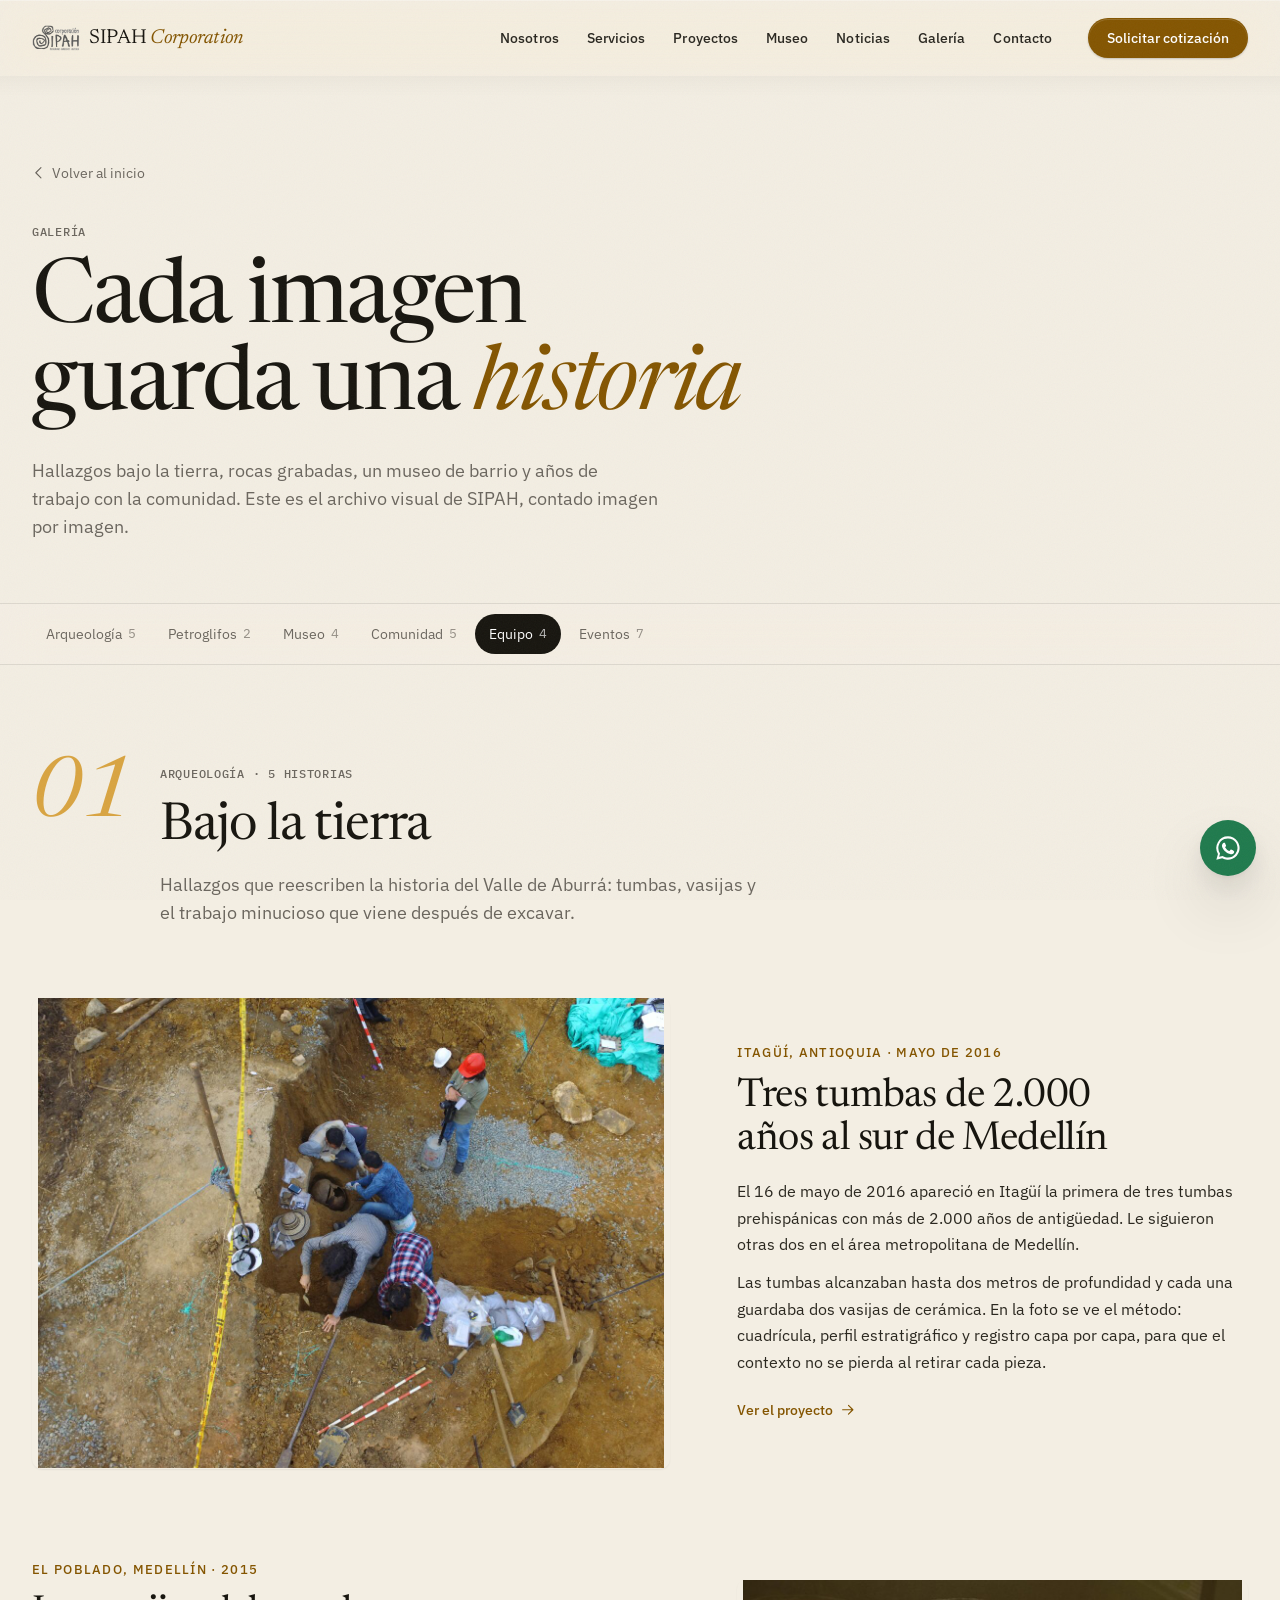
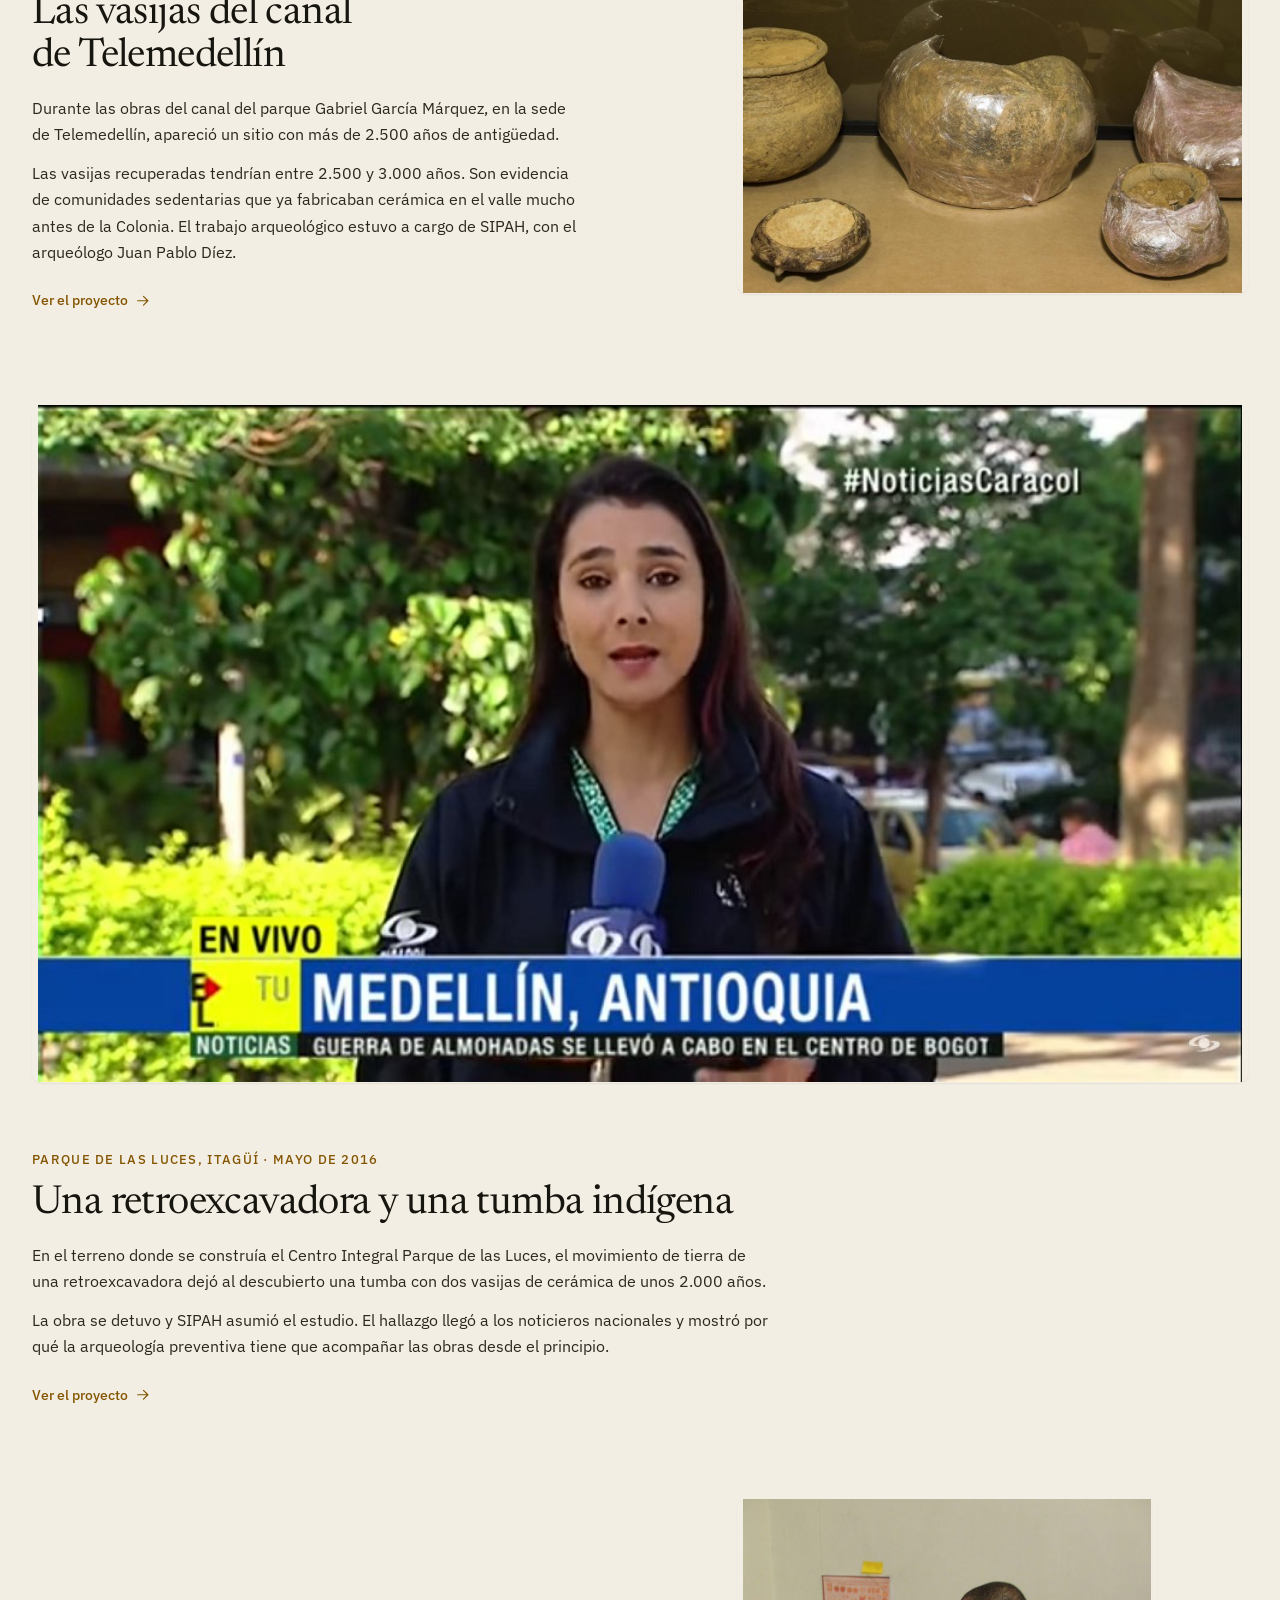
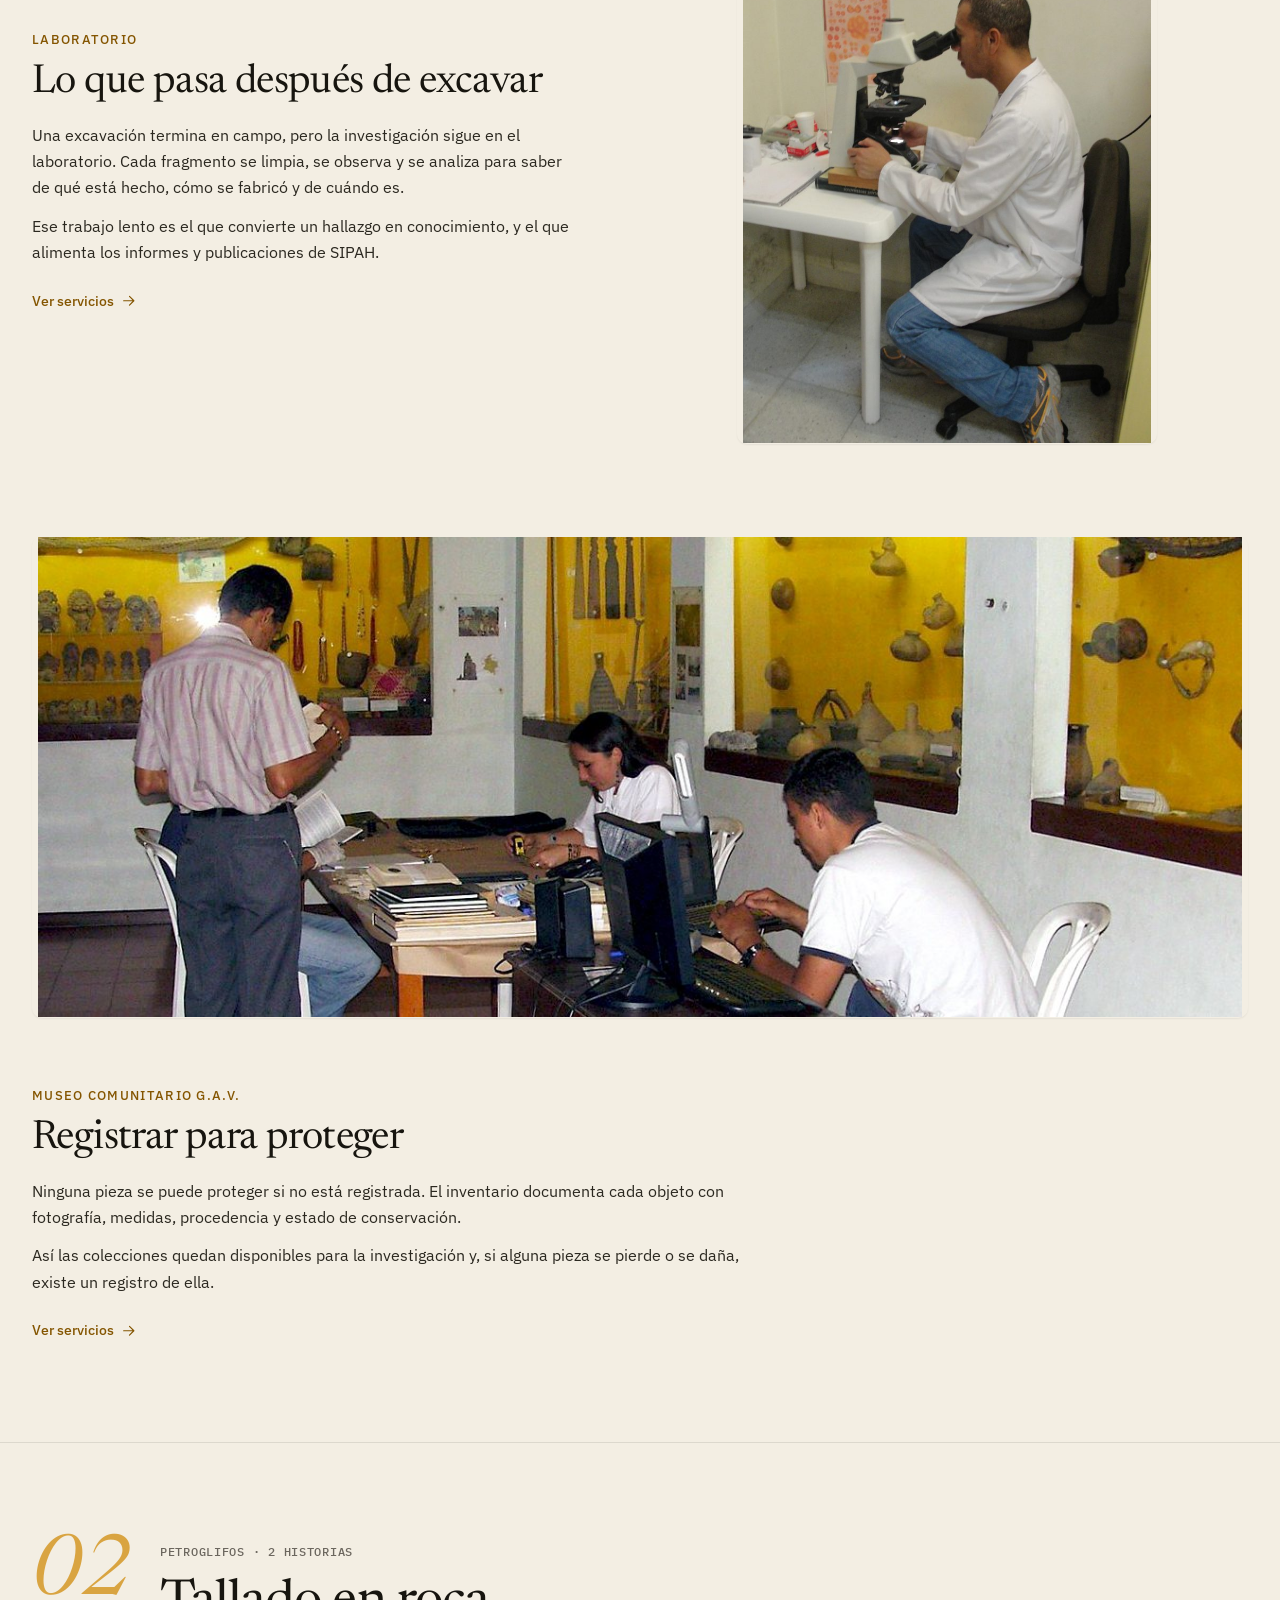
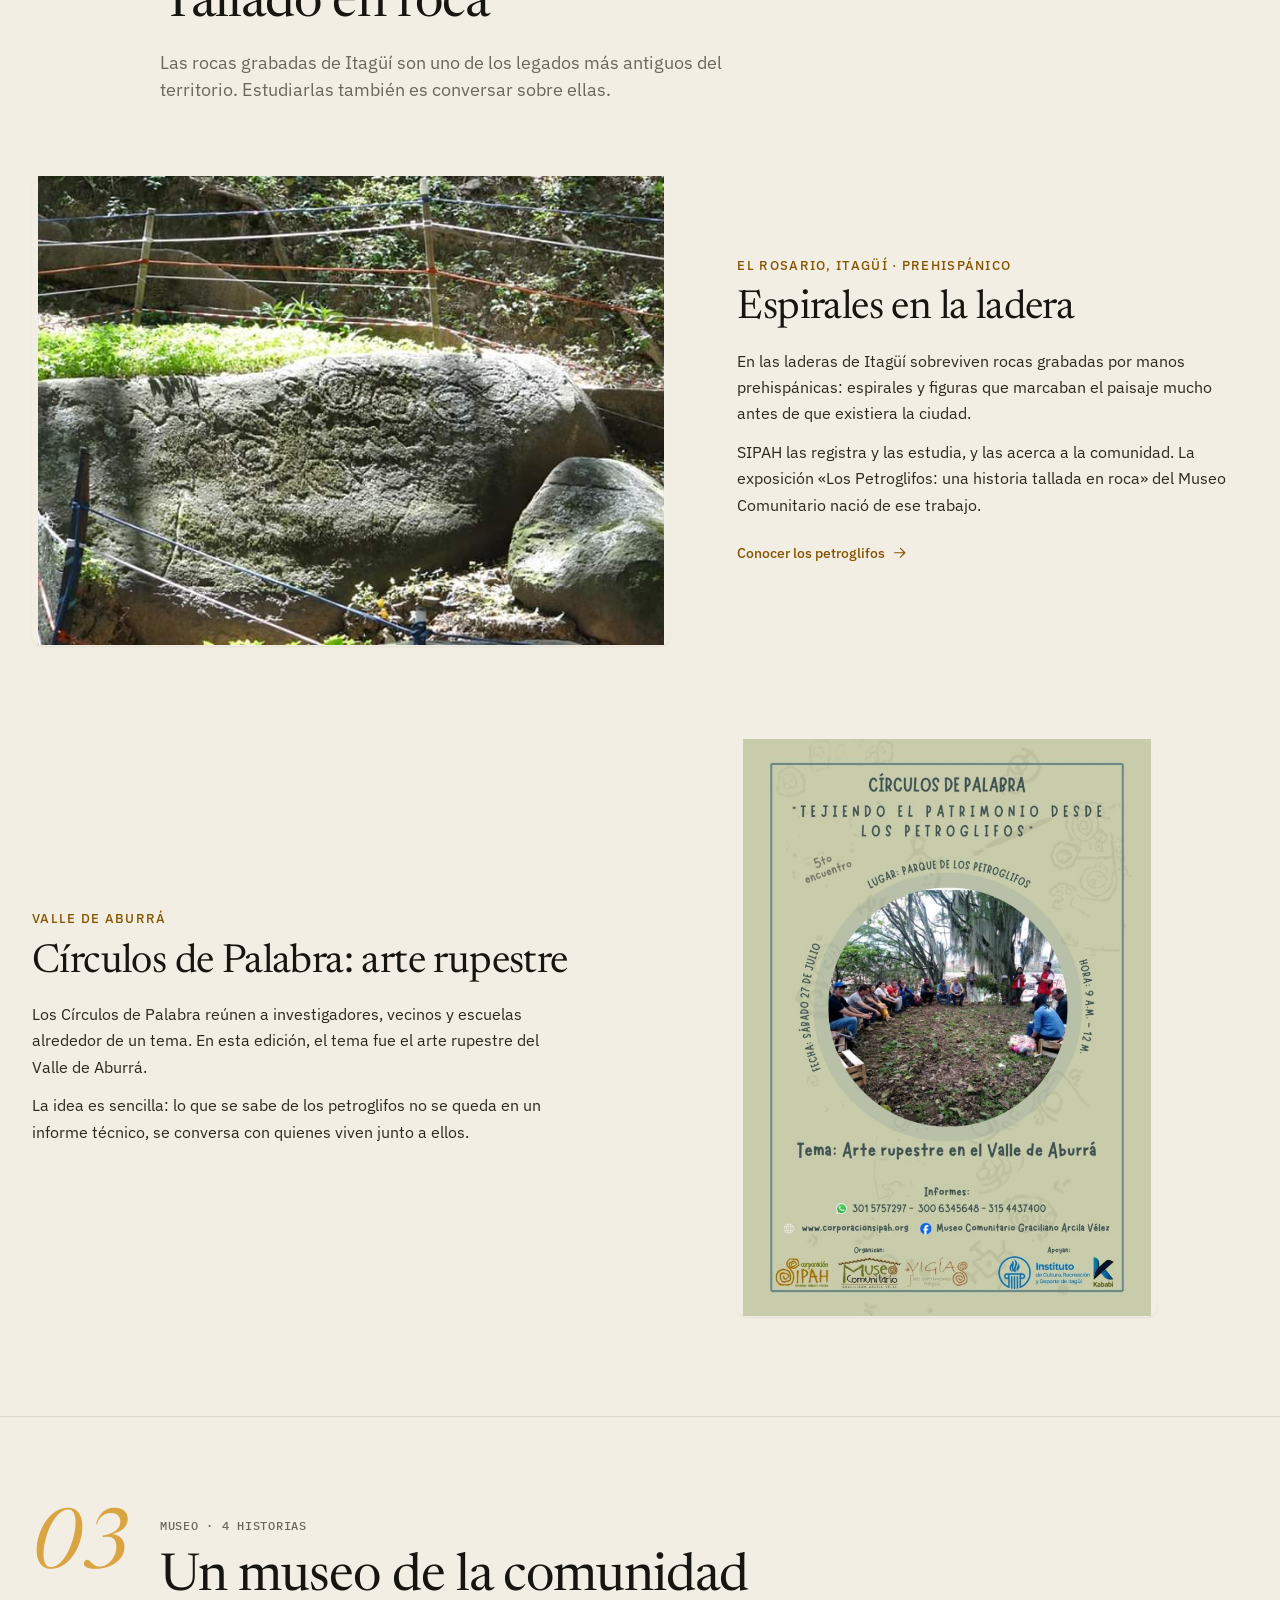
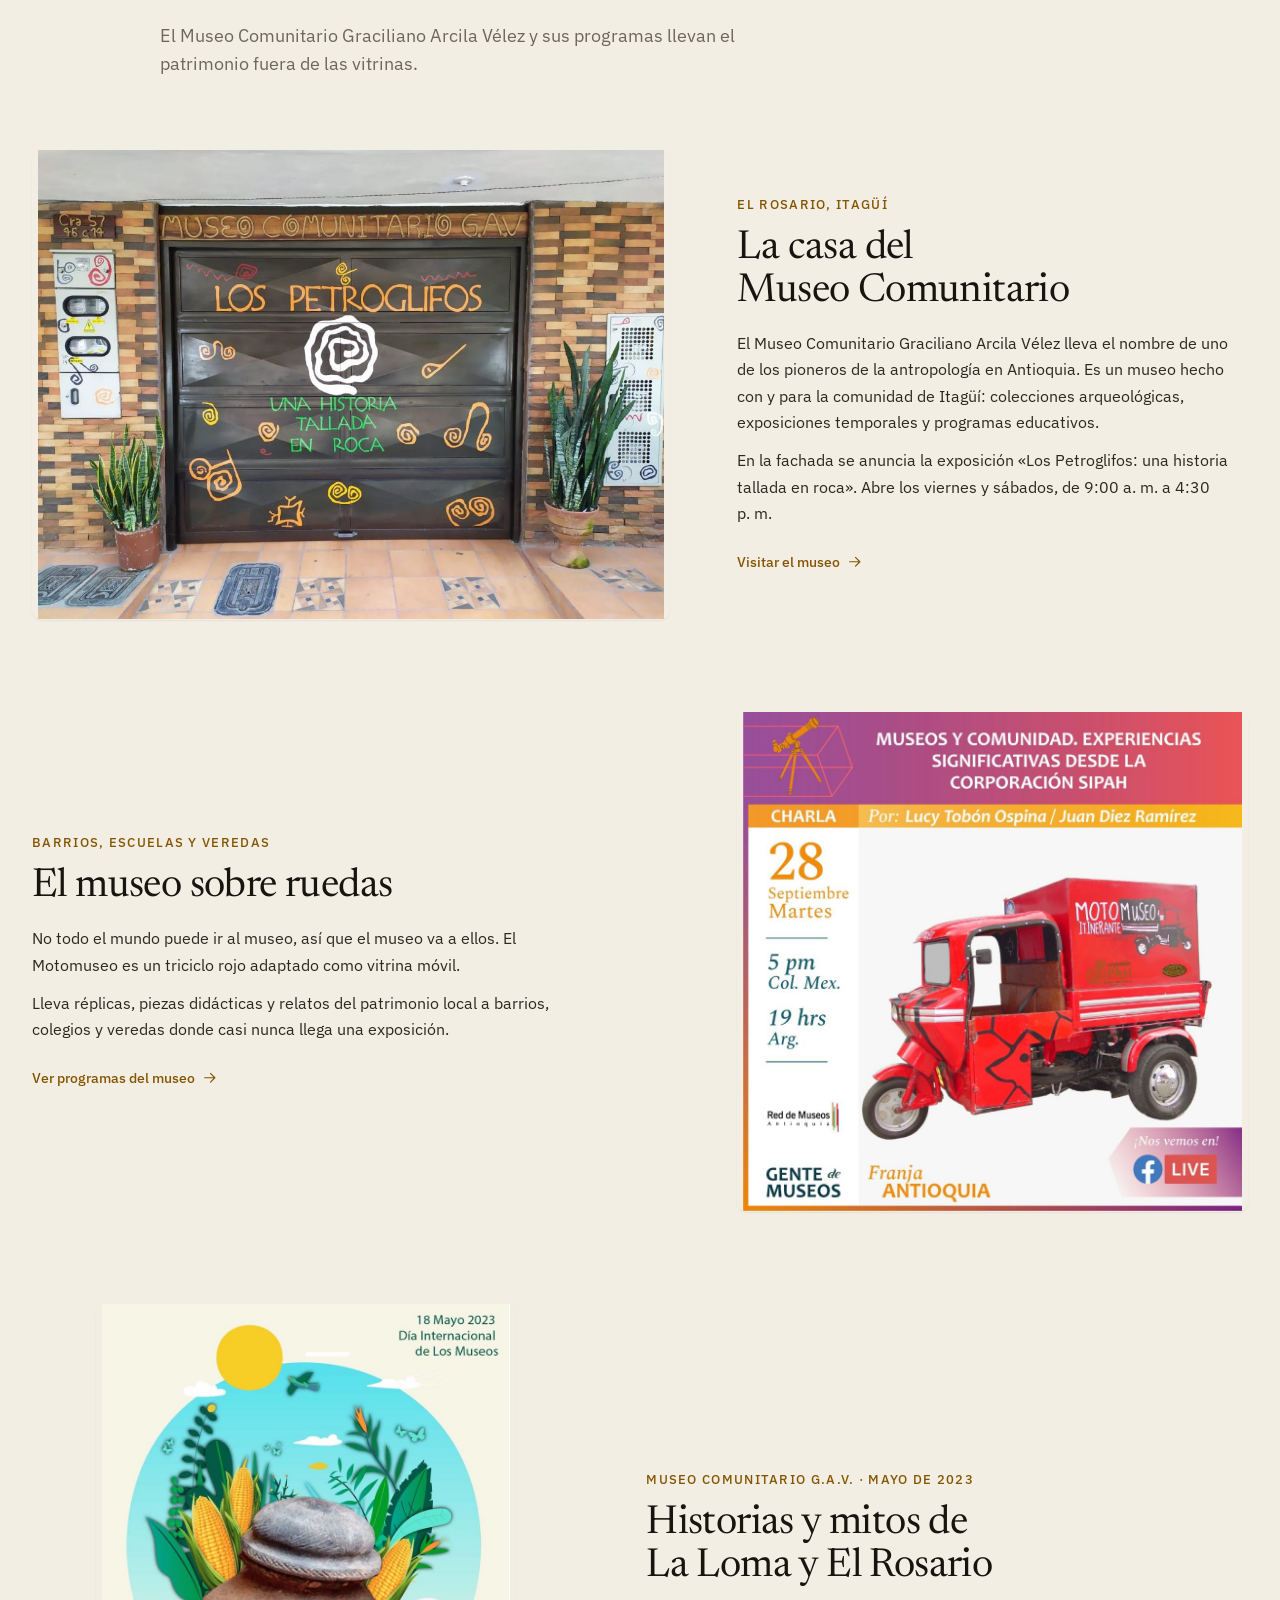
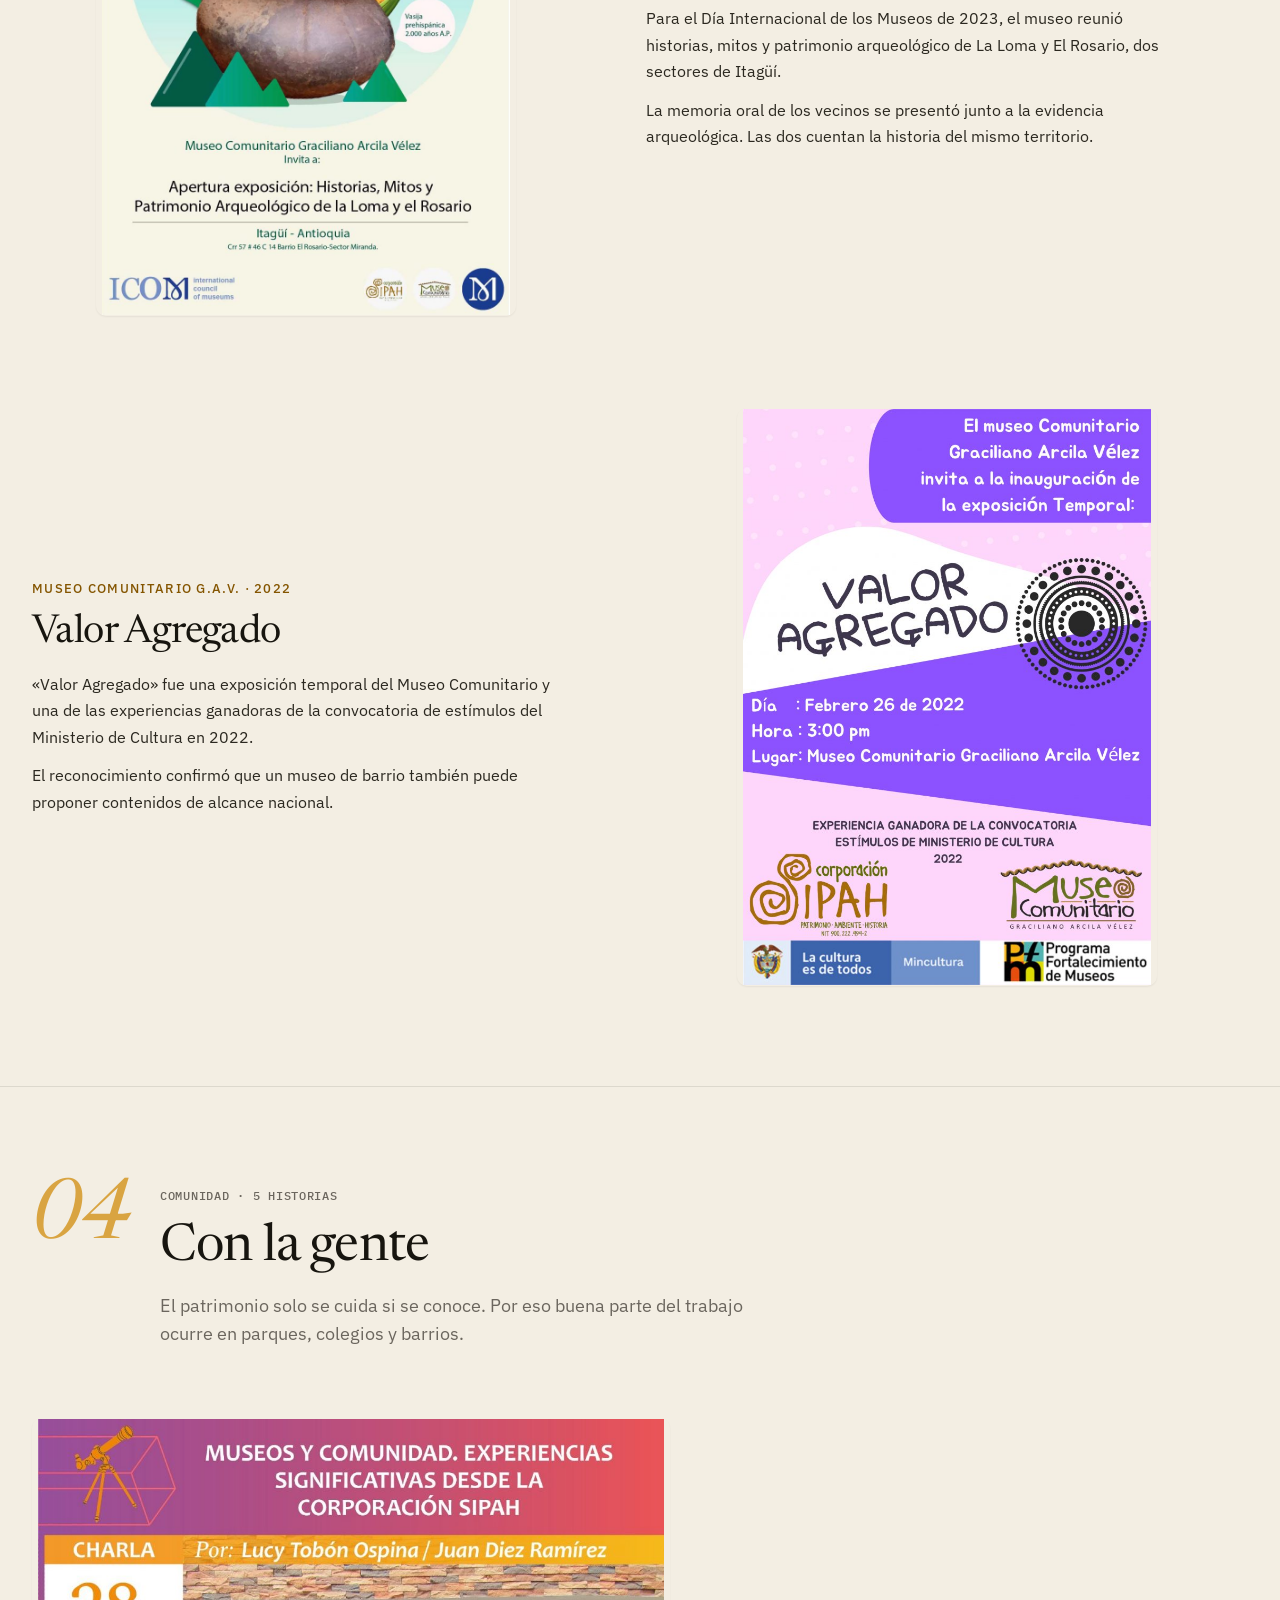
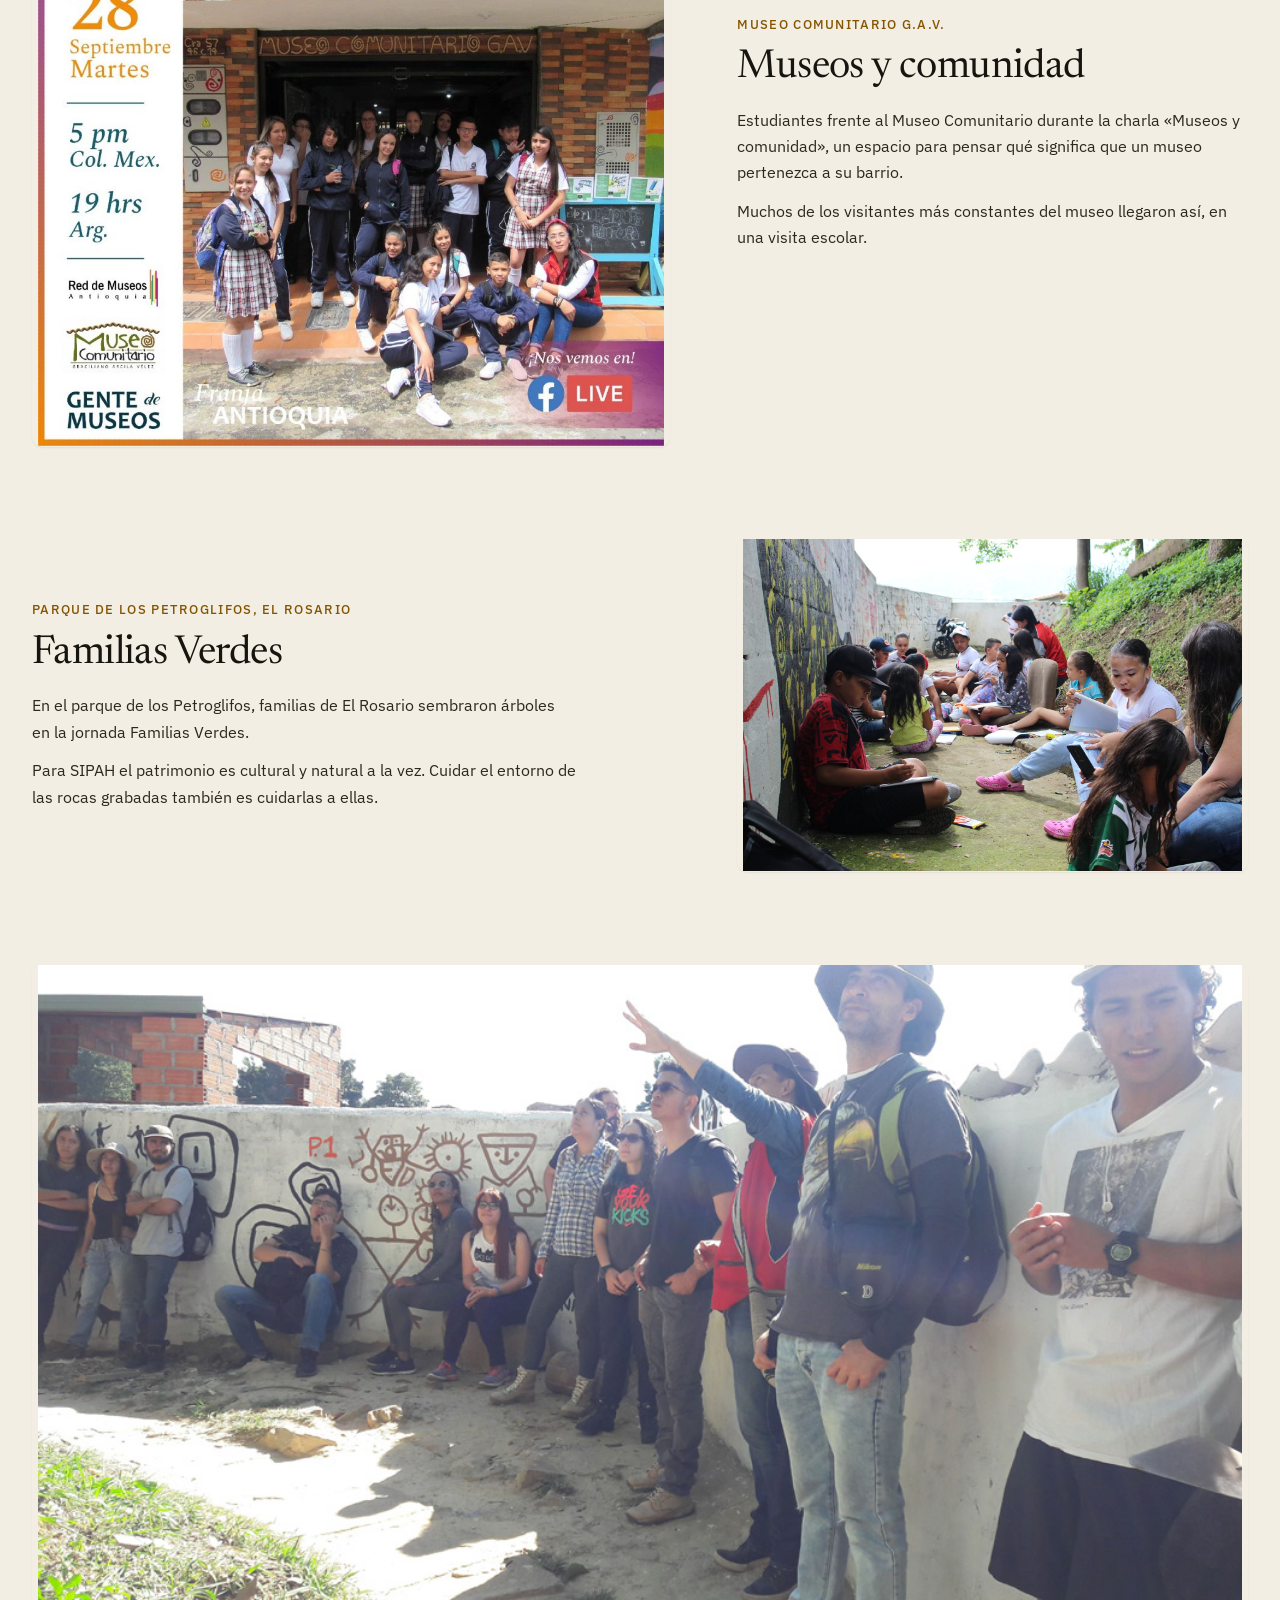
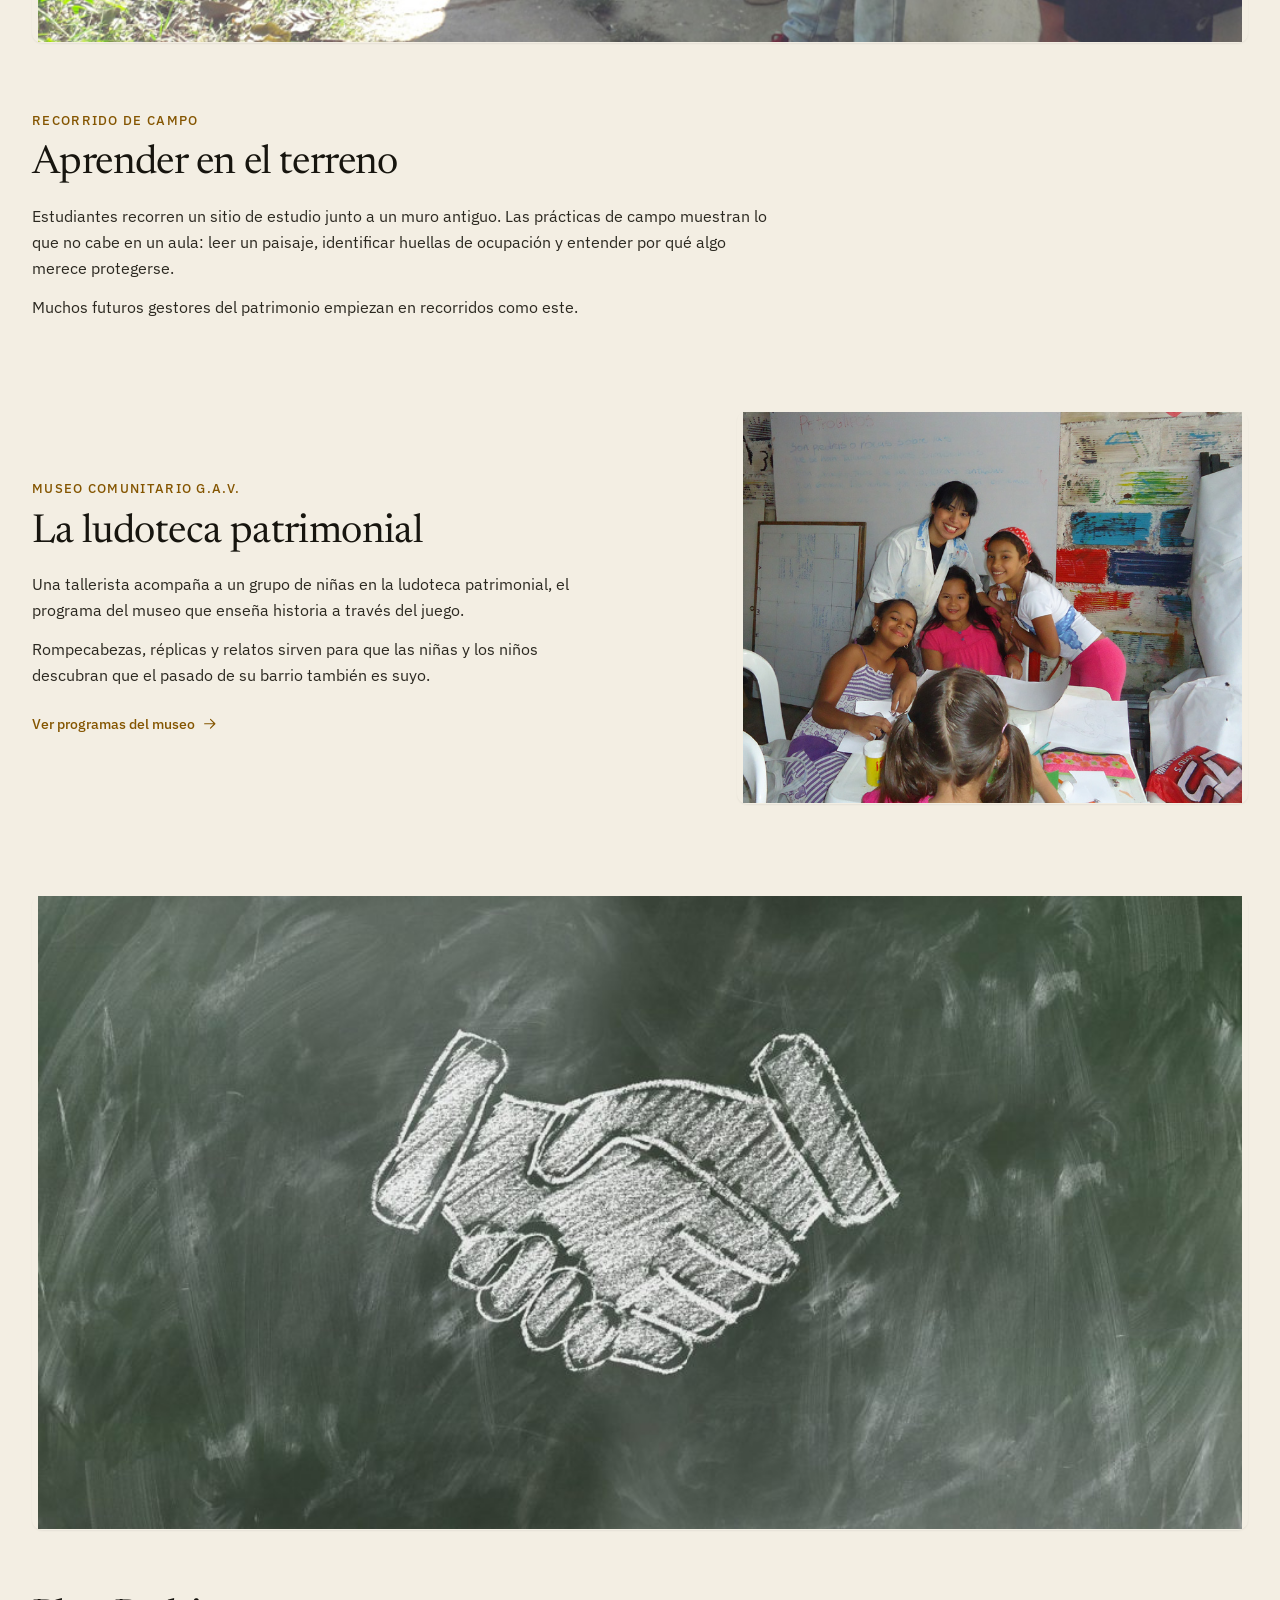
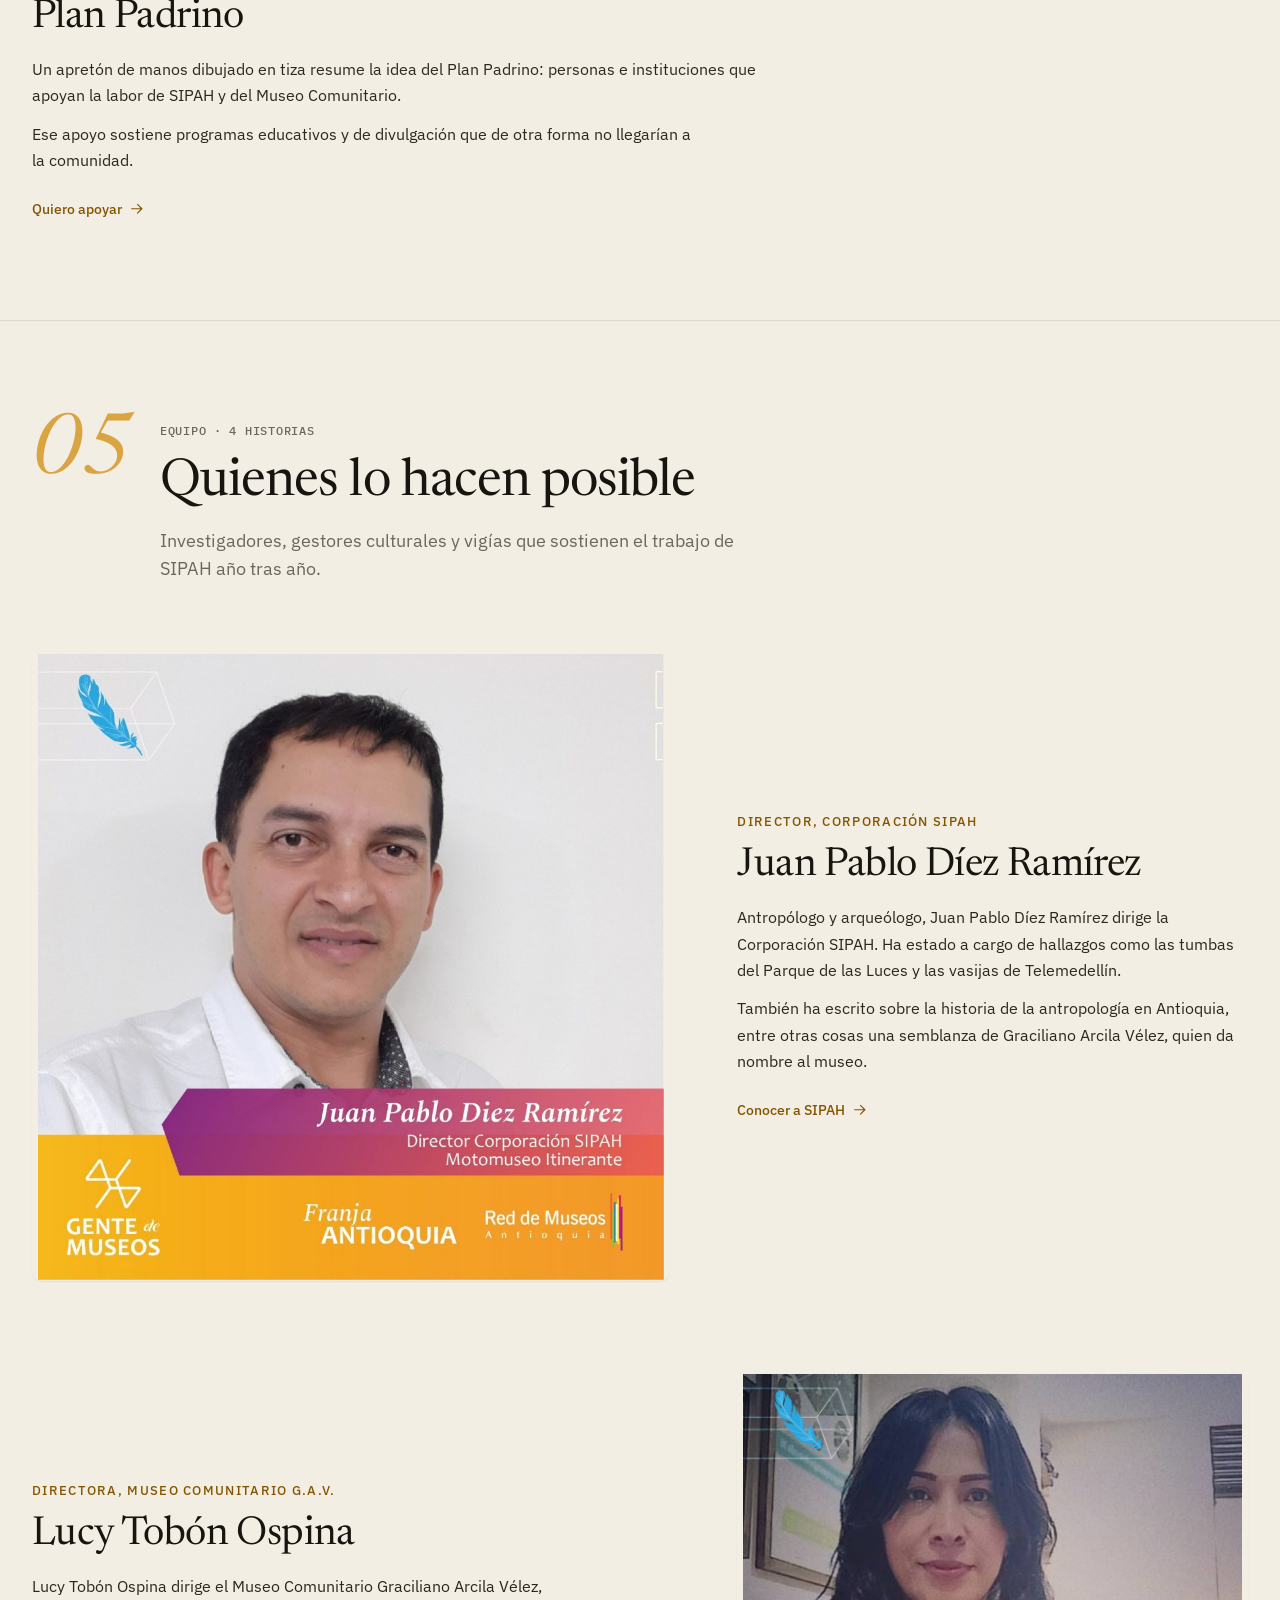
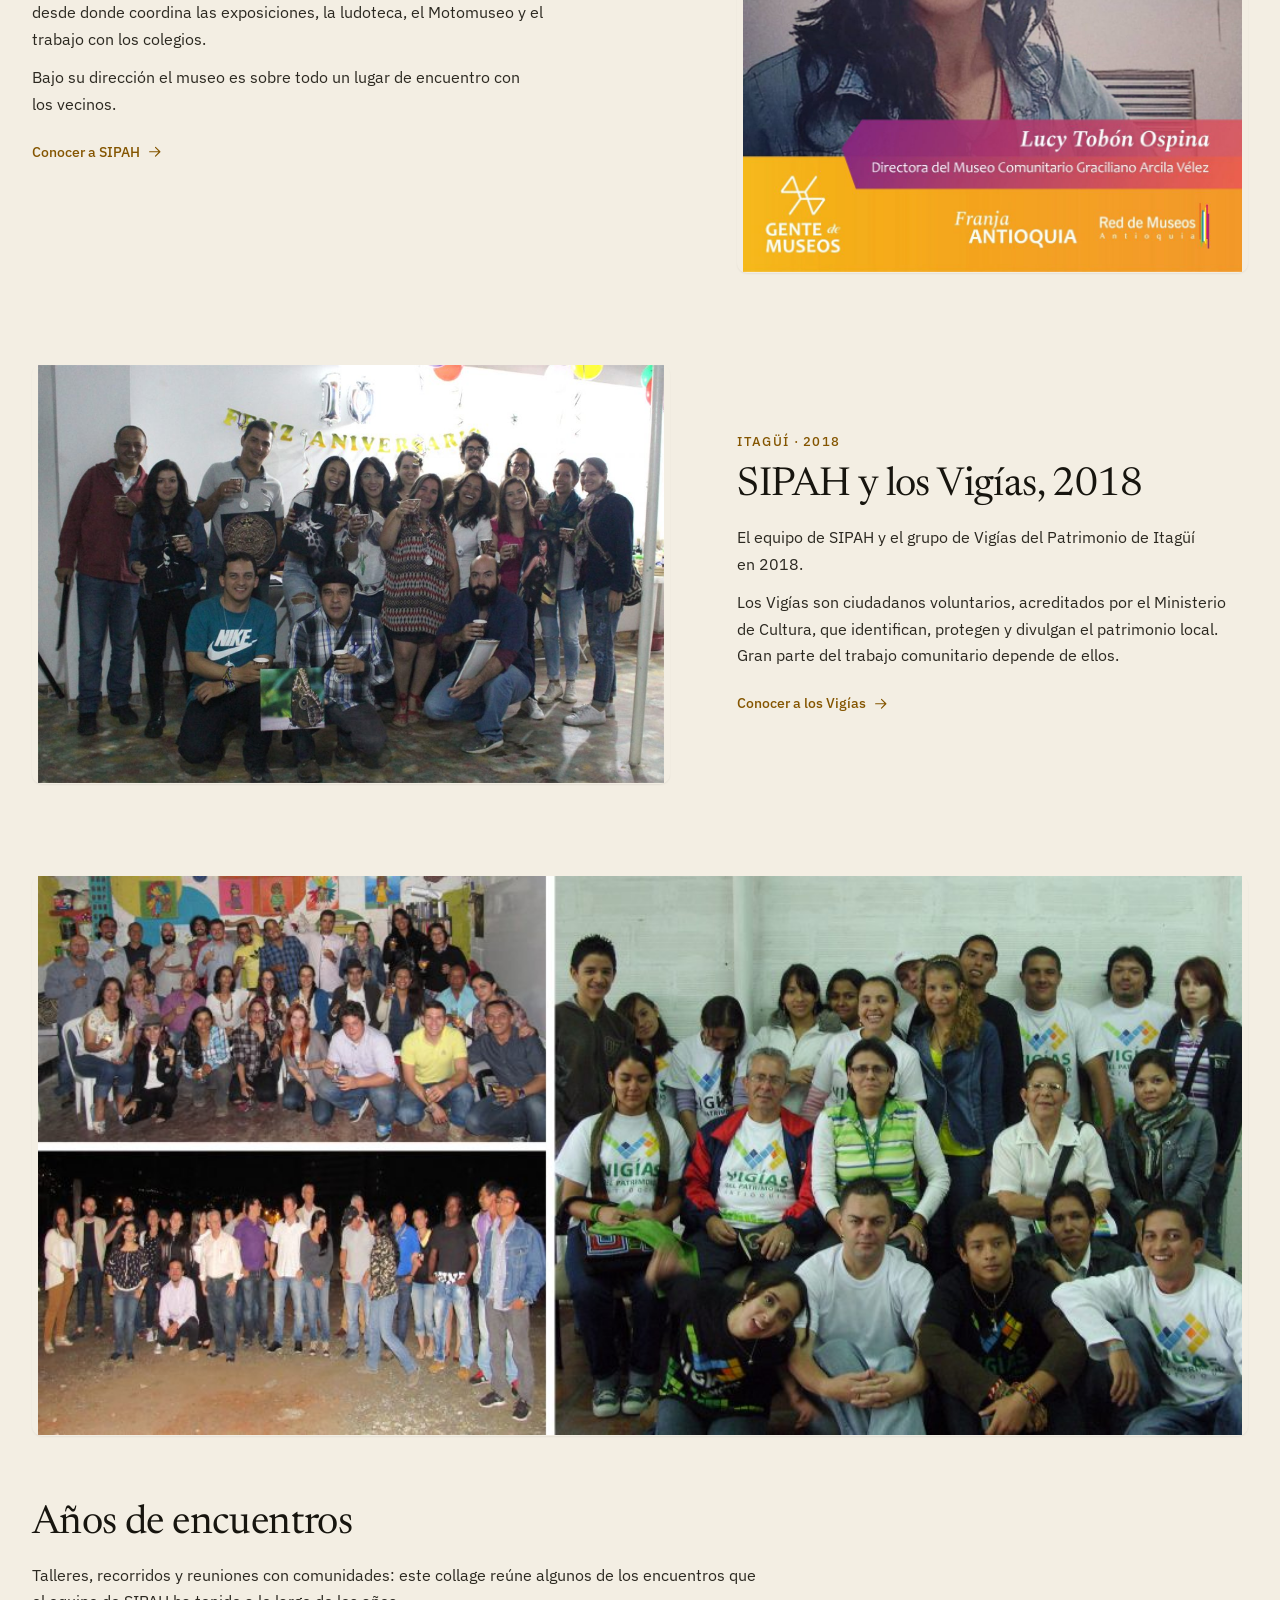
==== galeria.html @ 62e9574a "Landing page SIPAH Corporation: sitio completo con README de presentación" ====
<!doctype html>
<html lang="es-CO">
<head>
  <meta charset="utf-8">
  <meta name="viewport" content="width=device-width, initial-scale=1, viewport-fit=cover">
  <title>Galería · Historias detrás de cada imagen | SIPAH Corporation</title>
  <meta name="description" content="Archivo visual de SIPAH Corporation: hallazgos arqueológicos, petroglifos, el Museo Comunitario Graciliano Arcila Vélez y el trabajo con la comunidad, contado imagen por imagen.">
  <meta name="theme-color" content="#F4EFE6">
  <meta name="color-scheme" content="light">
  <link rel="canonical" href="https://www.sipah.org/galeria.html">
  <meta property="og:type" content="website">
  <meta property="og:locale" content="es_CO">
  <meta property="og:site_name" content="SIPAH Corporation">
  <meta property="og:title" content="Galería SIPAH · La historia detrás de cada imagen">
  <meta property="og:description" content="Hallazgos, petroglifos, museo y comunidad: el archivo visual de SIPAH contado imagen por imagen.">
  <meta property="og:url" content="https://www.sipah.org/galeria.html">
  <meta property="og:image" content="https://www.sipah.org/img-original/petroglifo.jpeg">
  <link rel="icon" type="image/png" href="img-original/logo-sipah.png">
  <link rel="preconnect" href="https://fonts.googleapis.com">
  <link rel="preconnect" href="https://fonts.gstatic.com" crossorigin>
  <link rel="stylesheet" href="https://fonts.googleapis.com/css2?family=Newsreader:ital,opsz,wght@0,6..72,400;0,6..72,500;1,6..72,400&family=IBM+Plex+Sans:wght@400;500;600&family=IBM+Plex+Mono:wght@400;500&display=swap">
  <link rel="stylesheet" href="styles.css">
</head>
<body class="page-gallery">
  <script>document.documentElement.classList.add('js');</script>

  <!-- ============ SPRITE DE ÍCONOS ============ -->
  <svg width="0" height="0" style="position:absolute" aria-hidden="true" focusable="false">
    <defs>
      <symbol id="i-arrow" viewBox="0 0 24 24"><path d="M5 12h14M13 6l6 6-6 6"/></symbol>
      <symbol id="i-close" viewBox="0 0 24 24"><path d="M6 6l12 12M18 6L6 18"/></symbol>
      <symbol id="i-chev-l" viewBox="0 0 24 24"><path d="M15 5l-7 7 7 7"/></symbol>
      <symbol id="i-chev-r" viewBox="0 0 24 24"><path d="M9 5l7 7-7 7"/></symbol>
      <symbol id="i-menu" viewBox="0 0 24 24"><path d="M4 8h16M4 16h16"/></symbol>
      <symbol id="i-pin" viewBox="0 0 24 24"><path d="M12 21s-7-6.2-7-11.5a7 7 0 0 1 14 0C19 14.8 12 21 12 21z"/><circle cx="12" cy="9.5" r="2.5"/></symbol>
      <symbol id="i-phone" viewBox="0 0 24 24"><path d="M5 4h3l2 5-2.5 1.5a11 11 0 0 0 6 6L15 14l5 2v3a2 2 0 0 1-2 2A16 16 0 0 1 3 6a2 2 0 0 1 2-2z"/></symbol>
      <symbol id="i-mail" viewBox="0 0 24 24"><rect x="3" y="5" width="18" height="14" rx="2"/><path d="M3 7l9 6 9-6"/></symbol>
      <symbol id="i-clock" viewBox="0 0 24 24"><circle cx="12" cy="12" r="9"/><path d="M12 7v5l3 2"/></symbol>
      <symbol id="i-check" viewBox="0 0 24 24"><path d="M5 12.5l4.5 4.5L19 7.5"/></symbol>
      <symbol id="i-external" viewBox="0 0 24 24"><path d="M14 5h5v5M19 5l-8 8M17 14v4a1 1 0 0 1-1 1H6a1 1 0 0 1-1-1V8a1 1 0 0 1 1-1h4"/></symbol>
      <symbol id="i-alert" viewBox="0 0 24 24"><circle cx="12" cy="12" r="9"/><path d="M12 7.5v5.5M12 16.5v.01"/></symbol>
      <!-- Servicios -->
      <symbol id="i-search" viewBox="0 0 24 24"><circle cx="11" cy="11" r="6.5"/><path d="M20 20l-4.2-4.2"/></symbol>
      <symbol id="i-shield" viewBox="0 0 24 24"><path d="M12 3l7 3v5.5c0 4.4-3 8-7 9.5-4-1.5-7-5.1-7-9.5V6z"/><path d="M9 12l2 2 4-4"/></symbol>
      <symbol id="i-map" viewBox="0 0 24 24"><path d="M9 4L3 6v14l6-2 6 2 6-2V4l-6 2z"/><path d="M9 4v14M15 6v14"/></symbol>
      <symbol id="i-trowel" viewBox="0 0 24 24"><path d="M14 4l6 6-8.5 3.5L10.5 13.5 14 4z"/><path d="M10.5 13.5L4 20"/></symbol>
      <symbol id="i-drone" viewBox="0 0 24 24"><rect x="9" y="10" width="6" height="4" rx="1"/><path d="M9 11L5.5 7.5M15 11l3.5-3.5M9 13l-3.5 3.5M15 13l3.5 3.5"/><circle cx="5" cy="7" r="2"/><circle cx="19" cy="7" r="2"/><circle cx="5" cy="17" r="2"/><circle cx="19" cy="17" r="2"/></symbol>
      <symbol id="i-leaf" viewBox="0 0 24 24"><path d="M5 19c0-8 5-13 14-14 0 9-5 14-13 14z"/><path d="M5 19l7-7"/></symbol>
      <symbol id="i-flask" viewBox="0 0 24 24"><path d="M9 3h6M10 3v6l-5 9a2 2 0 0 0 1.8 3h10.4a2 2 0 0 0 1.8-3l-5-9V3"/><path d="M7.5 15h9"/></symbol>
      <symbol id="i-radar" viewBox="0 0 24 24"><path d="M3 18h18"/><path d="M6 18a6 6 0 0 1 12 0"/><path d="M9.5 18a2.5 2.5 0 0 1 5 0"/><path d="M12 4v4"/></symbol>
      <symbol id="i-cube" viewBox="0 0 24 24"><path d="M12 3l8 4.5v9L12 21l-8-4.5v-9z"/><path d="M12 12l8-4.5M12 12L4 7.5M12 12v9"/></symbol>
      <symbol id="i-brush" viewBox="0 0 24 24"><path d="M19 4l-8.5 8.5"/><path d="M10.5 12.5c-2 0-3.5 1.5-3.5 3.5 0 1.5-1 2.5-3 3 4 1.5 9 0 9-4"/></symbol>
      <symbol id="i-globe" viewBox="0 0 24 24"><circle cx="12" cy="12" r="9"/><path d="M3 12h18M12 3c2.5 2.7 3.8 5.7 3.8 9S14.5 18.3 12 21M12 3C9.5 5.7 8.2 8.7 8.2 12s1.3 6.3 3.8 9"/></symbol>
      <symbol id="i-moto" viewBox="0 0 24 24"><circle cx="6" cy="17" r="3"/><circle cx="18" cy="17" r="3"/><path d="M9 17h6l-2-6H8M13 11h4l1 6M5 9h4"/></symbol>
      <symbol id="i-puzzle" viewBox="0 0 24 24"><path d="M10 4h4v2.5a1.5 1.5 0 0 0 3 0V4h3v6h-2.5a1.5 1.5 0 0 0 0 3H20v7h-6v-2.5a1.5 1.5 0 0 0-3 0V20H4v-6h2.5a1.5 1.5 0 0 0 0-3H4V4z"/></symbol>
      <!-- Redes -->
      <symbol id="i-whatsapp" viewBox="0 0 24 24"><path fill="currentColor" stroke="none" d="M12 2a10 10 0 0 0-8.6 15.1L2 22l5-1.3A10 10 0 1 0 12 2zm0 18.2c-1.5 0-3-.4-4.3-1.2l-.3-.2-3 .8.8-2.9-.2-.3A8.2 8.2 0 1 1 12 20.2zm4.5-6.1c-.2-.1-1.5-.7-1.7-.8-.2-.1-.4-.1-.6.1l-.8 1c-.1.2-.3.2-.5.1a6.7 6.7 0 0 1-3.3-2.9c-.3-.4.2-.4.7-1.4.1-.2 0-.3 0-.4l-.8-1.8c-.2-.5-.4-.4-.6-.4h-.5a1 1 0 0 0-.7.3 3 3 0 0 0-.9 2.2c0 1.3.9 2.5 1.1 2.7.1.2 1.8 2.8 4.4 3.9 1.6.7 2.3.8 3.1.6.5-.1 1.5-.6 1.7-1.2.2-.6.2-1.1.2-1.2-.1-.2-.3-.2-.5-.3z"/></symbol>
      <symbol id="i-facebook" viewBox="0 0 24 24"><path fill="currentColor" stroke="none" d="M13.5 21v-7.5H16l.4-3h-2.9V8.6c0-.9.3-1.5 1.5-1.5h1.6V4.4a21 21 0 0 0-2.3-.1c-2.3 0-3.8 1.4-3.8 3.9v2.3H8v3h2.5V21z"/></symbol>
      <symbol id="i-x" viewBox="0 0 24 24"><path fill="currentColor" stroke="none" d="M17.7 3h3.1l-6.8 7.7L22 21h-6.2l-4.9-6.4L5.3 21H2.2l7.2-8.3L2 3h6.4l4.4 5.9zm-1.1 16.2h1.7L7.5 4.7H5.7z"/></symbol>
      <symbol id="i-youtube" viewBox="0 0 24 24"><path fill="currentColor" stroke="none" d="M21.6 7.2a2.5 2.5 0 0 0-1.8-1.8C18.2 5 12 5 12 5s-6.2 0-7.8.4A2.5 2.5 0 0 0 2.4 7.2 26 26 0 0 0 2 12a26 26 0 0 0 .4 4.8 2.5 2.5 0 0 0 1.8 1.8c1.6.4 7.8.4 7.8.4s6.2 0 7.8-.4a2.5 2.5 0 0 0 1.8-1.8A26 26 0 0 0 22 12a26 26 0 0 0-.4-4.8zM10 15V9l5.2 3z"/></symbol>
      <symbol id="i-instagram" viewBox="0 0 24 24"><rect x="3.5" y="3.5" width="17" height="17" rx="5"/><circle cx="12" cy="12" r="4"/><circle cx="17.3" cy="6.7" r=".6" fill="currentColor"/></symbol>
    </defs>
  </svg>

  <a class="skip-link" href="#contenido">Saltar al contenido</a>
  <div class="scroll-progress" aria-hidden="true"><span></span></div>

  <!-- ============ NAVBAR ============ -->
  <header class="nav is-compact" data-nav>
    <span class="nav__glass" aria-hidden="true"></span>
    <div class="nav__inner container">
      <a class="nav__brand" href="index.html" aria-label="SIPAH Corporation, ir al inicio">
        <img src="img-original/logo-sipah.png" alt="" width="148" height="81" decoding="async">
        <span class="nav__brand-text">SIPAH <em>Corporation</em></span>
      </a>
      <nav class="nav__links" aria-label="Principal">
        <a href="index.html#nosotros">Nosotros</a>
        <a href="index.html#servicios">Servicios</a>
        <a href="index.html#proyectos">Proyectos</a>
        <a href="index.html#museo">Museo</a>
        <a href="index.html#noticias">Noticias</a>
        <a href="galeria.html" aria-current="page">Galería</a>
        <a href="index.html#contacto">Contacto</a>
      </nav>
      <a class="btn btn--primary btn--sm nav__cta" href="index.html#contacto">Solicitar cotización</a>
      <button class="nav__menu" type="button" aria-label="Abrir menú" aria-controls="drawer" aria-expanded="false" data-drawer-open>
        <svg class="icon" aria-hidden="true"><use href="#i-menu"/></svg>
      </button>
    </div>
  </header>

  <main id="contenido">
    <!-- ============ CABECERA ============ -->
    <section class="ghero" aria-labelledby="ghero-title">
      <div class="container ghero__inner">
        <a class="ghero__back" href="index.html"><svg class="icon" aria-hidden="true"><use href="#i-chev-l"/></svg>Volver al inicio</a>
        <p class="eyebrow">Galería</p>
        <h1 class="ghero__title" id="ghero-title">Cada imagen<br>guarda una <em>historia</em></h1>
        <p class="ghero__lead">Hallazgos bajo la tierra, rocas grabadas, un museo de barrio y años de trabajo con la comunidad. Este es el archivo visual de SIPAH, contado imagen por imagen.</p>
      </div>
    </section>

    <!-- Índice de capítulos (sticky) -->
    <nav class="chapters-wrap" aria-label="Capítulos de la galería">
      <ol class="chapters container" data-chapter-index></ol>
    </nav>

    <div class="stories" data-stories>
      <!-- Capítulos e historias generados en galeria.js -->
    </div>

    <section class="cta" aria-labelledby="cta-title">
      <div class="container cta__inner">
        <h2 class="cta__title" id="cta-title">¿Tu obra puede estar sobre un <em>sitio arqueológico</em>?</h2>
        <p>Acompañamos proyectos públicos y privados para que avancen protegiendo el patrimonio.</p>
        <a class="btn btn--light" href="index.html#contacto">Solicitar cotización <svg class="icon" aria-hidden="true"><use href="#i-arrow"/></svg></a>
      </div>
    </section>
  </main>

  <!-- ============ FOOTER ============ -->
  <footer class="footer">
    <div class="container footer__grid">
      <div>
        <img class="footer__logo" src="img-original/cropped-logo-color.png" alt="SIPAH Corporation" width="292" height="160" loading="lazy" decoding="async">
        <p class="footer__claim">Corporación para Investigaciones y Estudios en Sociedad, Patrimonio, Ambiente e Historia.</p>
      </div>
      <nav aria-label="Secciones">
        <p class="footer__head">Secciones</p>
        <ul>
          <li><a href="index.html#nosotros">Nosotros</a></li>
          <li><a href="index.html#servicios">Servicios</a></li>
          <li><a href="index.html#proyectos">Proyectos</a></li>
          <li><a href="index.html#museo">Museo</a></li>
          <li><a href="index.html#noticias">Noticias</a></li>
          <li><a href="galeria.html">Galería</a></li>
        </ul>
      </nav>
      <div>
        <p class="footer__head">Contacto</p>
        <p>Carrera 57 # 46 C 14, El Rosario<br>Itagüí, Antioquia</p>
        <p><a href="mailto:sipahitagui@gmail.com">sipahitagui@gmail.com</a></p>
      </div>
      <div>
        <p class="footer__head">Redes</p>
        <ul class="social">
          <li><a href="https://www.facebook.com/CorporacionSipah" target="_blank" rel="noopener" aria-label="Facebook de SIPAH"><svg class="icon" aria-hidden="true"><use href="#i-facebook"/></svg></a></li>
          <li><a href="https://x.com/sipahitagui" target="_blank" rel="noopener" aria-label="X de SIPAH"><svg class="icon" aria-hidden="true"><use href="#i-x"/></svg></a></li>
          <li><a href="https://www.youtube.com/user/CorporacionSIPAH" target="_blank" rel="noopener" aria-label="YouTube de SIPAH"><svg class="icon" aria-hidden="true"><use href="#i-youtube"/></svg></a></li>
          <li><a href="https://www.instagram.com/museocomunitariogav" target="_blank" rel="noopener" aria-label="Instagram del Museo Comunitario G.A.V."><svg class="icon" aria-hidden="true"><use href="#i-instagram"/></svg></a></li>
        </ul>
      </div>
    </div>
    <div class="container footer__bottom">
      <p>© <span data-year>2026</span> SIPAH Corporation. Entidad sin ánimo de lucro.</p>
      <a href="#contenido">Volver arriba ↑</a>
    </div>
  </footer>

  <!-- ============ WHATSAPP FLOTANTE ============ -->
  <a class="whatsapp" href="https://wa.me/573006345648?text=Hola%20SIPAH%2C%20quiero%20informaci%C3%B3n%20sobre%20un%20estudio%20arqueol%C3%B3gico." target="_blank" rel="noopener" aria-label="Escribir a SIPAH por WhatsApp">
    <svg aria-hidden="true"><use href="#i-whatsapp"/></svg>
  </a>

  <!-- ============ DRAWER MÓVIL (estilo Vaul) ============ -->
  <div class="drawer-overlay" data-drawer-overlay hidden></div>
  <div class="drawer" id="drawer" role="dialog" aria-modal="true" aria-label="Menú" data-drawer hidden>
    <div class="drawer__handle" aria-hidden="true"></div>
    <nav aria-label="Menú móvil">
      <ul class="drawer__links">
        <li><a href="index.html#nosotros">Nosotros</a></li>
        <li><a href="index.html#servicios">Servicios</a></li>
        <li><a href="index.html#proyectos">Proyectos</a></li>
        <li><a href="index.html#museo">Museo</a></li>
        <li><a href="index.html#noticias">Noticias</a></li>
        <li><a href="galeria.html">Galería</a></li>
        <li><a href="index.html#contacto">Contacto</a></li>
      </ul>
    </nav>
    <a class="btn btn--primary btn--block" href="index.html#contacto">Solicitar cotización</a>
    <button class="drawer__close" type="button" data-drawer-close>Cerrar</button>
  </div>

  <!-- ============ LIGHTBOX ============ -->
  <div class="lightbox" role="dialog" aria-modal="true" aria-label="Visor de imágenes" data-lightbox hidden>
    <div class="lightbox__backdrop" data-lb-close></div>
    <img class="lightbox__img" alt="" data-lb-img>
    <p class="lightbox__caption" data-lb-caption></p>
    <button class="lightbox__btn lightbox__close" type="button" aria-label="Cerrar visor" data-lb-close><svg class="icon" aria-hidden="true"><use href="#i-close"/></svg></button>
    <button class="lightbox__btn lightbox__prev" type="button" aria-label="Imagen anterior" data-lb-prev><svg class="icon" aria-hidden="true"><use href="#i-chev-l"/></svg></button>
    <button class="lightbox__btn lightbox__next" type="button" aria-label="Imagen siguiente" data-lb-next><svg class="icon" aria-hidden="true"><use href="#i-chev-r"/></svg></button>
  </div>

  <script src="galeria.js" defer></script>
</body>
</html>
---- styles.css ----
/* ==========================================================================
   SIPAH Corporation · Landing page
   Estructura:
   01. Tokens (:root)          08. Proceso            15. Galería + filtros
   02. Fuentes de fallback     09. Proyectos          16. Aliados (marquee)
   03. Base / reset            10. Línea de tiempo    17. CTA final
   04. Utilidades              11. Petroglifos        18. Contacto + formulario
   05. Botones                 12. Cifras             19. Footer + WhatsApp
   06. Navbar + progreso       13. Museo              20. Drawer (Vaul)
   07. Hero / Nosotros /       14. Vigías / Public.   21. Lightbox
       Servicios                                      22. Toaster (Sonner)
   23. Revelados  24. Responsive  25. Reduced motion
   ========================================================================== */

/* 01. TOKENS -------------------------------------------------------------- */
:root {
  /* Paleta de la marca SIPAH (medida del logo en espiral: dorado #A56C00 y oliva #626F03)
     + colores de suelo de la tabla Munsell para los estratos. */
  --sand: #F3EEE3;
  --sand-2: #E9E1D1;
  --paper: #FAF7F0;
  --accent: #A56C00;            /* dorado SIPAH (decorativo, trazos, íconos grandes) */
  --accent-ink: #845500;        /* dorado oscurecido: texto y botones, AA sobre arena y con blanco */
  --gold-light: #D9A441;        /* dorado claro: acentos sobre fondos oscuros */
  --olive: #626F03;             /* oliva SIPAH */
  --olive-900: #333A0A;         /* secciones oscuras */
  --olive-950: #262B08;
  --stone: #6B665E;
  --ink: #17150F;
  --ink-2: #2B2820;
  --white: #FFFFFF;
  /* Munsell (suelos): 10YR 2/2 · 7.5YR 4/4 · 10YR 5/4 · 10YR 7/4 · 2.5Y 8/2 */
  --soil-1: #4A3728;
  --soil-2: #7A5534;
  --soil-3: #A47B4F;
  --soil-4: #C9AE84;
  --soil-5: #DDD3BD;

  --line: rgb(23 21 15 / 0.1);
  --line-strong: rgb(23 21 15 / 0.18);
  --line-light: rgb(255 255 255 / 0.16);

  /* Tipografía: Newsreader (serif editorial con tamaño óptico) + IBM Plex Sans,
     y Plex Mono para rótulos tipo ficha de catálogo / campo. */
  --font-serif: "Newsreader", "Newsreader Fallback", Georgia, "Times New Roman", serif;
  --font-sans: "IBM Plex Sans", "Plex Fallback", system-ui, -apple-system, "Segoe UI", sans-serif;
  --font-mono: "IBM Plex Mono", ui-monospace, "SFMono-Regular", Menlo, monospace;
  /* Escala modular 1.25 con clamp fluido */
  --fs-xs: 0.8125rem;
  --fs-sm: 0.875rem;
  --fs-base: 1rem;
  --fs-md: 1.125rem;
  --fs-lg: clamp(1.25rem, 1.1rem + 0.6vw, 1.5rem);
  --fs-xl: clamp(1.75rem, 1.4rem + 1.4vw, 2.5rem);
  --fs-2xl: clamp(2.25rem, 1.6rem + 2.8vw, 4rem);
  --fs-3xl: clamp(2.75rem, 1.6rem + 5vw, 6rem);

  /* Easing */
  --ease-out: cubic-bezier(0.23, 1, 0.32, 1);
  --ease-in-out: cubic-bezier(0.77, 0, 0.175, 1);
  --ease-drawer: cubic-bezier(0.32, 0.72, 0, 1);

  /* Duraciones */
  --dur-press: 160ms;
  --dur-micro: 200ms;
  --dur-ui: 250ms;
  --dur-enter: 450ms;
  --dur-drawer: 500ms;
  --dur-toast: 400ms;
  --stagger: 50ms;

  /* Espaciado (base 4px) */
  --space-1: 0.25rem;
  --space-2: 0.5rem;
  --space-3: 0.75rem;
  --space-4: 1rem;
  --space-5: 1.5rem;
  --space-6: 2rem;
  --space-7: 3rem;
  --space-8: 4rem;
  --space-9: 6rem;
  --section-y: clamp(4.5rem, 3rem + 6vw, 9rem);
  --gutter: 16px;
  --container: 1240px;

  /* Radios y sombras */
  --radius: 10px;
  --radius-sm: 6px;
  --radius-pill: 999px;
  /* Sombras casi nulas: la jerarquía la dan las líneas y la tipografía, no las cajas */
  --shadow-sm: none;
  --shadow-md: 0 1px 2px rgb(23 21 15 / 0.06);
  --shadow-lg: 0 2px 4px rgb(20 20 18 / 0.04), 0 12px 24px rgb(20 20 18 / 0.08), 0 32px 64px rgb(20 20 18 / 0.12);

  --nav-h: 68px;
  --z-nav: 40;
  --z-fab: 45;
  --z-drawer: 60;
  --z-lightbox: 70;
  --z-toast: 80;
}

/* 02. FUENTES DE FALLBACK con métricas ajustadas (evita saltos al cargar) */
@font-face {
  font-family: "Plex Fallback";
  src: local("Arial"), local("Helvetica"), local("Liberation Sans");
  size-adjust: 101%;
  ascent-override: 101%;
  descent-override: 27%;
  line-gap-override: 0%;
}
@font-face {
  font-family: "Newsreader Fallback";
  src: local("Georgia"), local("Times New Roman"), local("Liberation Serif");
  size-adjust: 96%;
  ascent-override: 92%;
  descent-override: 24%;
  line-gap-override: 0%;
}

/* 03. BASE ------------------------------------------------------------------ */
*, *::before, *::after { box-sizing: border-box; }
* { margin: 0; }
html {
  -webkit-text-size-adjust: 100%;
  text-size-adjust: 100%;
  scroll-behavior: smooth;
  scroll-padding-top: calc(var(--nav-h) + 8px);
}
body {
  min-height: 100vh;
  background: var(--sand);
  color: var(--ink);
  font-family: var(--font-sans);
  font-size: var(--fs-base);
  line-height: 1.6;
  -webkit-font-smoothing: antialiased;
  -moz-osx-font-smoothing: grayscale;
  -webkit-tap-highlight-color: transparent;
  overflow-x: clip;
}
/* Grano de papel: SVG de ruido muy sutil sobre todo el documento */
body::after {
  content: "";
  position: fixed;
  inset: 0;
  z-index: 90;
  pointer-events: none;
  opacity: 0.045;
  background-image: url("data:image/svg+xml,%3Csvg xmlns='http://www.w3.org/2000/svg' width='160' height='160'%3E%3Cfilter id='n'%3E%3CfeTurbulence type='fractalNoise' baseFrequency='0.85' numOctaves='3' stitchTiles='stitch'/%3E%3C/filter%3E%3Crect width='100%25' height='100%25' filter='url(%23n)'/%3E%3C/svg%3E");
}
img, svg { display: block; max-width: 100%; }
img { height: auto; }
a { color: inherit; text-decoration-thickness: 1px; text-underline-offset: 3px; }
button, input, select, textarea { font: inherit; color: inherit; }
button { cursor: pointer; background: none; border: 0; }
ul, ol { padding: 0; list-style: none; }
h1, h2, h3 { font-weight: 400; line-height: 1.1; text-wrap: balance; }
p { text-wrap: pretty; }
em { font-style: italic; }

:focus-visible {
  outline: 2px solid var(--accent);
  outline-offset: 3px;
  border-radius: 4px;
}
::selection { background: var(--accent); color: var(--white); }

.icon {
  width: 1.25em;
  height: 1.25em;
  fill: none;
  stroke: currentColor;
  stroke-width: 1.6;
  stroke-linecap: round;
  stroke-linejoin: round;
  flex-shrink: 0;
}

/* 04. UTILIDADES ---------------------------------------------------------- */
.container {
  width: 100%;
  max-width: calc(var(--container) + var(--gutter) * 2);
  margin-inline: auto;
  padding-inline: var(--gutter);
}
.sr-only {
  position: absolute !important;
  width: 1px; height: 1px;
  padding: 0; margin: -1px;
  overflow: hidden; clip: rect(0 0 0 0);
  white-space: nowrap; border: 0;
}
.skip-link {
  position: fixed;
  top: 12px; left: 12px;
  z-index: 100;
  padding: 10px 16px;
  background: var(--ink);
  color: var(--white);
  border-radius: var(--radius-sm);
  transform: translateY(-160%);
  transition: transform var(--dur-micro) var(--ease-out);
}
.skip-link:focus { transform: translateY(0); }

.section { padding-block: var(--section-y); position: relative; }
.section--tint { background: var(--paper); border-block: 1px solid var(--line); }
.section__head { max-width: 46rem; margin-bottom: var(--space-7); }
.section__intro { color: var(--stone); font-size: var(--fs-md); margin-top: var(--space-4); max-width: 60ch; }
/* Encabezado editorial: en escritorio, el rótulo vive en su propia columna
   (como el número de sala en un museo) y el título en la siguiente. */
@media (min-width: 1024px) {
  .section__head {
    display: grid;
    grid-template-columns: 13rem minmax(0, 46rem);
    column-gap: var(--space-7);
    max-width: none;
  }
  .section__head > * { grid-column: 2; }
  .section__head > .eyebrow { grid-column: 1; grid-row: 1 / span 3; margin: 0; padding-top: 0.85em; align-self: start; }
}

/* Rótulo tipo ficha de catálogo: monoespaciada, número de sección y nombre */
.eyebrow {
  display: block;
  font-family: var(--font-mono);
  font-size: 0.75rem;
  font-weight: 500;
  letter-spacing: 0.06em;
  text-transform: uppercase;
  color: var(--stone);
  margin-bottom: var(--space-4);
}
.eyebrow--light { color: rgb(243 238 227 / 0.7); }

.h2 {
  font-family: var(--font-serif);
  font-optical-sizing: auto;
  font-weight: 400;
  font-size: clamp(2rem, 1.5rem + 2.2vw, 3.4rem);
  letter-spacing: -0.018em;  /* tracking negativo solo en tamaños grandes */
  line-height: 1.06;
}
/* La itálica ya no es una fórmula de color: solo cambia la voz, en el mismo tono */
.h2 em, .cta__title em { color: inherit; }
.hero__title em { color: var(--gold-light); }

/* Títulos revelados por línea (main.js envuelve cada palabra).
   La máscara tiene un margen extra para no recortar itálicas ni descendentes. */
.split-word {
  display: inline-block;
  overflow: hidden;
  vertical-align: top;
  padding: 0.1em 0.08em 0.16em;
  margin: -0.1em -0.08em -0.16em;
}
.split-word__i {
  display: inline-block;
  transform: translateY(110%);
  transition: transform 600ms var(--ease-out);
  transition-delay: calc(var(--line, 0) * 80ms);
}
.split-title.is-in .split-word__i { transform: none; }
.hero__title .split-word__i { transition-delay: calc(250ms + var(--line, 0) * 90ms); }
.lead { font-size: var(--fs-md); line-height: 1.55; margin-block: var(--space-5) var(--space-4); }

.card {
  background: var(--white);
  border: 1px solid var(--line);
  border-radius: var(--radius);
  box-shadow: var(--shadow-sm);
}

.tags { display: flex; flex-wrap: wrap; gap: 8px; margin-top: var(--space-5); }
.tags li {
  font-size: var(--fs-sm);
  padding: 6px 14px;
  border: 1px solid var(--line-strong);
  border-radius: var(--radius-pill);
  color: var(--ink-2);
}

/* 05. BOTONES ---------------------------------------------------------------
   Feedback táctil: scale(0.97) en :active. Transiciones con propiedades exactas. */
.btn {
  --btn-bg: var(--ink);
  --btn-fg: var(--white);
  display: inline-flex;
  align-items: center;
  justify-content: center;
  gap: 10px;
  min-height: 48px;
  padding: 0 22px;
  border-radius: var(--radius-pill);
  background: var(--btn-bg);
  color: var(--btn-fg);
  font-size: var(--fs-sm);
  font-weight: 500;
  text-decoration: none;
  white-space: nowrap;
  border: 1px solid transparent;
  user-select: none;
  transition:
    transform var(--dur-press) var(--ease-out),
    background-color var(--dur-micro) ease,
    box-shadow var(--dur-micro) ease;
}
.btn:active { transform: scale(0.97); }
.btn .icon { width: 1.1em; height: 1.1em; transition: transform var(--dur-micro) var(--ease-out); }
.btn--primary { --btn-bg: var(--accent); box-shadow: 0 1px 0 rgb(255 255 255 / 0.15) inset, 0 1px 2px rgb(20 20 18 / 0.2); }
.btn--glass {
  --btn-bg: rgb(255 255 255 / 0.1);
  border-color: rgb(255 255 255 / 0.28);
  backdrop-filter: blur(12px);
  -webkit-backdrop-filter: blur(12px);
}
.btn--light { --btn-bg: var(--sand); --btn-fg: var(--ink); }
.btn--sm { min-height: 40px; padding: 0 18px; }
.btn--block { width: 100%; }

@media (hover: hover) and (pointer: fine) {
  .btn--primary:hover { --btn-bg: var(--accent-ink); }
  .btn--glass:hover { --btn-bg: rgb(255 255 255 / 0.18); }
  .btn--light:hover { --btn-bg: var(--white); }
  .btn:hover .icon { transform: translateX(3px); }
}

/* 06. NAVBAR + PROGRESO ---------------------------------------------------- */
.scroll-progress {
  position: fixed;
  inset: 0 0 auto 0;
  height: 2px;
  z-index: calc(var(--z-nav) + 1);
  pointer-events: none;
}
.scroll-progress span {
  display: block;
  height: 100%;
  background: var(--accent);
  transform: scaleX(0);
  transform-origin: 0 50%;
  will-change: transform;
}

.nav {
  position: fixed;
  inset: 0 0 auto 0;
  z-index: var(--z-nav);
  height: var(--nav-h);
  color: var(--white);
  transition: transform 300ms var(--ease-out), color var(--dur-micro) ease;
}
/* Material de vidrio (Apple · Materials): dos capas que se funden con el scroll.
   --nav-t (0→1, lo fija main.js) cruza de un vidrio ligero a uno más grueso, así
   el desenfoque "se intensifica" sin animar backdrop-filter (que es costoso). */
.nav { --nav-t: 0; }
.nav::before,
.nav__glass {
  content: "";
  position: absolute;
  inset: 0;
  pointer-events: none;
}
/* Capa 1: vidrio ligero con borde de luz arriba (la luz "toca" el material) */
.nav::before {
  background: rgb(244 239 230 / 0.55);
  backdrop-filter: blur(10px) saturate(160%);
  -webkit-backdrop-filter: blur(10px) saturate(160%);
  box-shadow: inset 0 1px 0 rgb(255 255 255 / 0.55);
  opacity: min(1, calc(var(--nav-t) * 2.5));
}
/* Capa 2: vidrio grueso, aparece a medida que se baja */
.nav__glass {
  background: rgb(244 239 230 / 0.72);
  backdrop-filter: blur(24px) saturate(180%);
  -webkit-backdrop-filter: blur(24px) saturate(180%);
  opacity: var(--nav-t);
}
/* Scroll edge: un desvanecido suave donde el contenido pasa bajo la barra, en vez de una línea */
.nav::after {
  content: "";
  position: absolute;
  left: 0; right: 0; top: 100%;
  height: 20px;
  pointer-events: none;
  background: linear-gradient(rgb(20 20 18 / 0.07), rgb(20 20 18 / 0));
  opacity: var(--nav-t);
}
.nav.is-compact { color: var(--ink); }
/* Vibrancy: sobre vidrio, texto con un punto más de peso y aire */
.nav.is-compact .nav__links a { font-weight: 500; letter-spacing: 0.005em; opacity: 0.92; }
.nav.is-hidden { transform: translateY(-100%); }
@media (prefers-reduced-transparency: reduce) {
  .nav::before, .nav__glass { backdrop-filter: none; -webkit-backdrop-filter: none; background: var(--sand); }
}
@media (prefers-contrast: more) {
  .nav::before, .nav__glass { backdrop-filter: none; -webkit-backdrop-filter: none; background: var(--sand); }
  .nav::after { background: var(--ink); height: 1px; }
}

.nav__inner {
  position: relative;
  height: 100%;
  display: flex;
  align-items: center;
  gap: var(--space-5);
}
.nav__brand {
  display: flex;
  align-items: center;
  gap: 10px;
  text-decoration: none;
  margin-right: auto;
  transform-origin: 0 50%;
  transition: transform var(--dur-ui) var(--ease-out);
}
.nav.is-compact .nav__brand { transform: scale(0.92); }
.nav__brand img {
  width: 52px; height: auto;
  /* Fondo transparente: sobre la foto del hero el logo (gris) se vuelve blanco
     para mantener el contraste; con la barra de vidrio claro recupera su color. */
  filter: brightness(0) invert(1) drop-shadow(0 1px 2px rgb(0 0 0 / 0.25));
  transition: filter var(--dur-ui) var(--ease-out);
}
.nav.is-compact .nav__brand img { filter: none; }
.nav__brand-text { font-family: var(--font-serif); font-size: 1.375rem; letter-spacing: -0.01em; line-height: 1; }
.nav__brand-text em { color: var(--gold-light); }
.nav.is-compact .nav__brand-text em { color: var(--accent-ink); }

.nav__links { display: none; gap: 4px; }
.nav__links a {
  position: relative;
  padding: 8px 12px;
  font-size: var(--fs-sm);
  text-decoration: none;
  border-radius: var(--radius-pill);
  opacity: 0.86;
  transition: opacity var(--dur-micro) ease, background-color var(--dur-micro) ease;
}
.nav__links a[aria-current="true"] { opacity: 1; }
.nav__links a[aria-current="true"]::after {
  content: "";
  position: absolute;
  left: 12px; right: 12px; bottom: 3px;
  height: 1px;
  background: currentColor;
}
@media (hover: hover) and (pointer: fine) {
  .nav__links a:hover { opacity: 1; background: rgb(127 127 127 / 0.12); }
}
.nav__cta { display: none; }
.nav__menu {
  display: grid;
  place-items: center;
  width: 44px; height: 44px;
  border-radius: var(--radius-pill);
  transition: transform var(--dur-press) var(--ease-out);
}
.nav__menu:active { transform: scale(0.94); }
.nav__menu .icon { width: 24px; height: 24px; }

/* 07a. HERO ------------------------------------------------------------- */
/* El hero es más alto que la pantalla: su contenido queda fijo (sticky) mientras
   se recorre ese tramo, y main.js cambia la foto según el progreso del scroll.
   Sin overflow:hidden en .hero (rompería el sticky); el recorte va en .hero__sticky. */
.hero {
  --frames: 5;
  --frame-scroll: 70vh;     /* scroll necesario para pasar a la siguiente foto */
  position: relative;
  height: calc(100vh + (var(--frames) - 1) * var(--frame-scroll));
  height: calc(100svh + (var(--frames) - 1) * var(--frame-scroll));
  color: var(--white);
  background: var(--ink);
}
.hero__sticky {
  position: sticky;
  top: 0;
  height: 100vh;
  height: 100svh;
  display: flex;
  flex-direction: column;
  justify-content: flex-end;
  overflow: hidden;
  isolation: isolate;
}
/* Zoom lento de entrada 1.08 → 1 en el contenedor (se ve una vez al cargar);
   la escala de cada foto la controla el scroll desde main.js. */
.hero__media { position: absolute; inset: 0; z-index: -2; animation: hero-zoom 2000ms var(--ease-out) both; }
@keyframes hero-zoom { from { transform: scale(1.08); } to { transform: scale(1); } }
.hero__img {
  position: absolute;
  inset: 0;
  width: 100%;
  height: 100%;
  object-fit: cover;
  object-position: 50% 40%;
  opacity: 0;
  transform: scale(1.08);
  transition: opacity 600ms ease; /* fundido entre fotos; la escala va 1:1 con el scroll */
  will-change: transform, opacity;
}
.hero__img.is-active { opacity: 1; }
.hero__img:first-child { transform: scale(1.08); }
.hero__overlay {
  position: absolute;
  inset: 0;
  z-index: -1;
  background:
    linear-gradient(180deg, rgb(20 20 18 / 0.55) 0%, rgb(20 20 18 / 0) 28%),
    linear-gradient(0deg, rgb(20 20 18 / 0.9) 0%, rgb(20 20 18 / 0.62) 50%, rgb(20 20 18 / 0.2) 85%);
}
.hero__content { padding-bottom: clamp(2rem, 6vh, 4.5rem); padding-top: calc(var(--nav-h) + 3rem); }
.hero__title {
  font-family: var(--font-serif);
  font-size: var(--fs-3xl);
  line-height: 0.98;
  letter-spacing: -0.03em;
  max-width: 13ch;
}
.hero__title em { color: var(--gold-light); }
.hero__sub {
  max-width: 38rem;
  margin-top: var(--space-5);
  font-size: var(--fs-md);
  color: rgb(255 255 255 / 0.82);
}
.hero__ctas { display: flex; flex-wrap: wrap; gap: 12px; margin-top: var(--space-6); }
/* Indicador de la secuencia: número, etiqueta y barras que se llenan con el scroll */
.hero__frames {
  display: flex;
  align-items: center;
  gap: var(--space-5);
  padding-block: var(--space-4) max(var(--space-4), env(safe-area-inset-bottom));
  border-top: 1px solid var(--line-light);
}
.hero__frame-label {
  display: flex;
  align-items: baseline;
  gap: 8px;
  flex-shrink: 0;
  font-size: var(--fs-xs);
  letter-spacing: 0.06em;
  text-transform: uppercase;
  color: rgb(255 255 255 / 0.75);
  font-variant-numeric: tabular-nums;
}
.hero__frame-label [data-hero-count] { color: var(--white); font-weight: 600; }
.hero__frame-total { margin-right: 6px; }
/* Frase de la escena: serif itálica, la voz narrativa de cada foto */
.hero__scene {
  flex: 1;
  min-width: 0;
  font-family: var(--font-serif);
  font-style: italic;
  font-size: clamp(1.0625rem, 0.95rem + 0.5vw, 1.375rem);
  line-height: 1.25;
  letter-spacing: -0.005em;
  color: var(--white);
  white-space: nowrap;
  overflow: hidden;
  text-overflow: ellipsis;
}
@media (max-width: 767px) {
  .hero__frames { flex-wrap: wrap; row-gap: var(--space-2); }
  .hero__scene { order: 3; flex-basis: 100%; white-space: normal; }
  .hero__bars { max-width: 140px; }
}
.hero__bars { flex: 1; display: grid; grid-template-columns: repeat(5, 1fr); gap: 6px; max-width: 360px; margin-left: auto; }
.hero__bars li { height: 2px; background: rgb(255 255 255 / 0.22); border-radius: 2px; overflow: hidden; }
.hero__bars span {
  display: block;
  height: 100%;
  background: var(--gold-light);
  transform: scaleX(0);
  transform-origin: 0 50%;
}
/* Coreografía de entrada del hero: stagger corto, ease-out, desde blur + 12px */
.js .hero-in {
  animation: enter var(--dur-enter) var(--ease-out) both;
  animation-delay: calc(250ms + var(--i) * 70ms);
}
@keyframes enter {
  from { opacity: 0; transform: translateY(12px) scale(0.98); filter: blur(4px); }
  to { opacity: 1; transform: none; filter: blur(0); }
}

/* 07b. NOSOTROS ---------------------------------------------------------- */
.about { display: grid; gap: var(--space-7); align-items: center; }
.about__text p:not(.eyebrow):not(.lead) { color: var(--stone); }
.about__media { position: relative; }
.about__media img { border-radius: var(--radius); box-shadow: var(--shadow-md); aspect-ratio: 3 / 2; object-fit: cover; width: 100%; }
.about__media figcaption { margin-top: var(--space-3); font-size: var(--fs-xs); color: var(--stone); }

.mv { display: grid; gap: var(--space-4); margin-top: var(--space-8); }
.mv__card, .mv__people { padding: var(--space-6); }
.mv__label {
  font-size: var(--fs-xs);
  letter-spacing: 0.12em;
  text-transform: uppercase;
  color: var(--accent-ink);
  font-weight: 500;
  margin-bottom: var(--space-4);
}
.mv__text { font-family: var(--font-serif); font-size: var(--fs-lg); line-height: 1.3; letter-spacing: -0.01em; }
.people { display: grid; gap: var(--space-4); }
.people li { display: flex; align-items: center; gap: var(--space-4); }
.people img { width: 64px; height: 64px; border-radius: var(--radius-pill); object-fit: cover; object-position: 50% 30%; border: 1px solid var(--line); }
.people span { font-size: var(--fs-sm); color: var(--stone); line-height: 1.4; }
.people strong { display: block; color: var(--ink); font-weight: 500; }

/* 07c. SERVICIOS ---------------------------------------------------------- */
.services { display: grid; gap: var(--space-3); grid-template-columns: 1fr; counter-reset: s; }
.service {
  position: relative;
  padding: var(--space-6) var(--space-5) var(--space-5);
  background: var(--white);
  border: 1px solid var(--line);
  border-radius: var(--radius);
  box-shadow: var(--shadow-sm);
  transition: transform var(--dur-ui) var(--ease-out), box-shadow var(--dur-ui) ease, border-color var(--dur-ui) ease;
}
.service h3 { font-family: var(--font-serif); font-size: var(--fs-lg); letter-spacing: -0.01em; margin-bottom: var(--space-2); }
.service p { font-size: var(--fs-sm); color: var(--stone); }
.service__num {
  position: absolute;
  top: var(--space-5); right: var(--space-5);
  font-size: var(--fs-xs);
  font-variant-numeric: tabular-nums;
  color: var(--stone);
}
.service__icon {
  width: 40px; height: 40px;
  padding: 9px;
  margin-bottom: var(--space-6);
  border-radius: var(--radius-sm);
  background: var(--sand);
  color: var(--accent-ink);
  fill: none; stroke: currentColor; stroke-width: 1.5; stroke-linecap: round; stroke-linejoin: round;
  transition: background-color var(--dur-micro) ease, color var(--dur-micro) ease;
}
.service--feature { padding: 0; overflow: hidden; display: flex; flex-direction: column; }
/* La imagen va absoluta: la tarjeta la dimensiona el grid, no la foto */
.service__media { position: relative; overflow: hidden; aspect-ratio: 16 / 10; }
.service__media img { position: absolute; inset: 0; width: 100%; height: 100%; object-fit: cover; transition: transform 600ms var(--ease-out); }
.service--feature:first-of-type .service__media img { object-position: 50% 35%; }
.service__body { position: relative; padding: var(--space-6) var(--space-5) var(--space-5); flex: 1; }
.service--feature .service__icon { margin-bottom: var(--space-4); }

@media (hover: hover) and (pointer: fine) {
  .service:hover { transform: translateY(-3px); box-shadow: var(--shadow-md); border-color: var(--line-strong); }
  .service:hover .service__icon { background: var(--accent); color: var(--white); }
  .service--feature:hover .service__media img { transform: scale(1.03); }
}

.others {
  margin-top: var(--space-7);
  padding-top: var(--space-6);
  border-top: 1px solid var(--line);
  display: grid;
  gap: var(--space-4);
}
.others__title { font-family: var(--font-serif); font-size: var(--fs-lg); }
.others__list { display: flex; flex-wrap: wrap; gap: 8px; }
.others__list li {
  padding: 8px 16px;
  font-size: var(--fs-sm);
  border-radius: var(--radius-pill);
  background: var(--sand);
  border: 1px solid var(--line);
}

/* 08. PROCESO ----------------------------------------------------------- */
.process { position: relative; display: grid; gap: var(--space-6); padding-left: 56px; }
.process__line {
  position: absolute;
  left: 19px; top: 20px; bottom: 20px;
  width: 1px;
  background: var(--line-strong);
}
.process__line span {
  position: absolute;
  inset: 0;
  background: var(--accent);
  transform: scaleY(0);
  transform-origin: 50% 0;
  transition: transform 600ms var(--ease-in-out);
}
.process.is-in .process__line span { transform: scaleY(1); }
.process__step { position: relative; }
.process__dot {
  position: absolute;
  left: -56px; top: 0;
  width: 40px; height: 40px;
  display: grid; place-items: center;
  border-radius: var(--radius-pill);
  background: var(--sand);
  border: 1px solid var(--line-strong);
  font-family: var(--font-serif);
  font-size: 1.25rem;
  transition: background-color var(--dur-ui) ease, color var(--dur-ui) ease, border-color var(--dur-ui) ease;
  transition-delay: calc(var(--i) * 140ms);
}
.process.is-in .process__dot { background: var(--accent); color: var(--white); border-color: var(--accent); }
.process__step h3 { font-family: var(--font-serif); font-size: var(--fs-lg); margin-bottom: var(--space-2); padding-top: 6px; }
.process__step p { color: var(--stone); font-size: var(--fs-sm); max-width: 32ch; }

/* 09. PROYECTOS --------------------------------------------------------- */
.projects { display: grid; gap: var(--space-4); }
.project {
  display: flex;
  flex-direction: column;
  background: var(--white);
  border: 1px solid var(--line);
  border-radius: var(--radius);
  overflow: hidden;
  box-shadow: var(--shadow-sm);
  text-decoration: none;
  transition: transform var(--dur-ui) var(--ease-out), box-shadow var(--dur-ui) ease;
}
.project__media { position: relative; overflow: hidden; aspect-ratio: 16 / 10; background: var(--sand-2); }
.project__media img { position: absolute; inset: 0; width: 100%; height: 100%; object-fit: cover; transition: transform 600ms var(--ease-out); }
.project__body { padding: var(--space-5); display: flex; flex-direction: column; gap: var(--space-2); flex: 1; }
.project__meta { font-size: var(--fs-xs); letter-spacing: 0.08em; text-transform: uppercase; color: var(--accent-ink); font-weight: 500; }
.project h3 { font-family: var(--font-serif); font-size: var(--fs-xl); letter-spacing: -0.015em; }
.project p:not(.project__meta) { color: var(--stone); font-size: var(--fs-sm); }
.project--link { background: var(--olive-900); color: var(--sand); border-color: transparent; }
.project--link .project__body { justify-content: flex-end; padding: var(--space-6) var(--space-5); min-height: 220px; }
.project--link .project__meta { color: var(--gold-light); }
.project--link p:not(.project__meta) { color: rgb(244 239 230 / 0.76); }
.project__more { margin-top: auto; padding-top: var(--space-5); display: inline-flex; align-items: center; gap: 8px; font-size: var(--fs-sm); font-weight: 500; }
.project__more .icon { transition: transform var(--dur-micro) var(--ease-out); }
.project--link:active { transform: scale(0.99); }
@media (hover: hover) and (pointer: fine) {
  .project:hover { transform: translateY(-3px); box-shadow: var(--shadow-md); }
  .project:hover .project__media img { transform: scale(1.03); }
  .project--link:hover .project__more .icon { transform: translateX(4px); }
}

/* 10. LÍNEA DE TIEMPO (scroll horizontal sticky) -------------------------
   Sin JS: carrusel horizontal nativo. Con JS (.is-pinned): sección alta +
   contenedor sticky; main.js traduce el progreso vertical en translateX. */
.timeline { background: var(--ink); color: var(--sand); position: relative; }
.timeline__sticky { padding-block: var(--section-y); overflow: hidden; }
.timeline__head { margin-bottom: var(--space-7); }
.timeline__head .h2 em { color: var(--gold-light); }
.timeline__track {
  display: flex;
  gap: var(--space-4);
  padding-inline: var(--gutter);
  overflow-x: auto;
  scroll-snap-type: x mandatory;
  scrollbar-width: none;
}
.timeline__track::-webkit-scrollbar { display: none; }
/* Modo arrastrable (solo con sticky activo): el scroll vertical sigue siendo nativo */
.timeline.is-pinned .timeline__track { position: relative; cursor: grab; touch-action: pan-y; user-select: none; -webkit-user-select: none; }
.timeline.is-dragging .timeline__track { cursor: grabbing; }
.era {
  flex: 0 0 min(80vw, 340px);
  scroll-snap-align: start;
  padding: var(--space-6) var(--space-5);
  border: 1px solid var(--line-light);
  border-radius: var(--radius);
  background: rgb(255 255 255 / 0.03);
}
.era__glyph {
  width: 88px; height: 88px;
  margin-bottom: var(--space-7);
  fill: none; stroke: var(--gold-light); stroke-width: 1.5; stroke-linejoin: round; stroke-linecap: round;
}
.era__date { font-family: var(--font-serif); font-size: var(--fs-xl); color: var(--gold-light); letter-spacing: -0.01em; line-height: 1; }
.era h3 { font-size: var(--fs-md); font-weight: 500; margin-block: var(--space-4) var(--space-2); }
.era p:last-child { font-size: var(--fs-sm); color: rgb(244 239 230 / 0.72); }
.era--now { background: var(--accent); border-color: transparent; }
.era--now .era__glyph, .era--now .era__date { stroke: var(--sand); color: var(--sand); }
.era--now p:last-child { color: rgb(255 255 255 / 0.88); }
.timeline__progress { margin-top: var(--space-6); display: none; }
.timeline__progress span {
  display: block;
  height: 1px;
  background: var(--gold-light);
  transform: scaleX(0);
  transform-origin: 0 50%;
}

.timeline.is-pinned .timeline__sticky {
  position: sticky;
  top: 0;
  height: 100vh;
  height: 100svh;
  display: flex;
  flex-direction: column;
  justify-content: center;
  padding-block: calc(var(--nav-h) + 1rem) 2rem;
}
.timeline.is-pinned .timeline__track {
  overflow: visible;
  scroll-snap-type: none;
  width: max-content;
  padding-inline: max(var(--gutter), calc((100vw - var(--container)) / 2));
  will-change: transform;
}
.timeline.is-pinned .timeline__progress { display: block; background: var(--line-light); padding: 0; height: 1px; max-width: calc(var(--container)); }

/* 11. PETROGLIFOS ------------------------------------------------------ */
.petro__grid { display: grid; gap: var(--space-7); align-items: center; }
.petro__media { border-radius: var(--radius); overflow: hidden; box-shadow: var(--shadow-lg); background: var(--sand-2); }
.petro__media img {
  width: 100%;
  aspect-ratio: 4 / 3;
  object-fit: cover;
  will-change: clip-path, filter;
}
/* Estado inicial (lo actualiza main.js según el progreso del scroll) */
.petro__text p:not(.eyebrow):not(.lead) { color: var(--stone); }

/* 12. CIFRAS ------------------------------------------------------------- */
.stats { background: var(--olive-900); color: var(--sand); padding-block: var(--space-8); }
.stats__grid { display: grid; grid-template-columns: repeat(2, 1fr); gap: var(--space-6) var(--space-4); }
.stat { display: flex; flex-direction: column-reverse; gap: var(--space-2); border-left: 1px solid var(--line-light); padding-left: var(--space-4); }
/* Odómetro: columnas de 1em de alto; la tira de dígitos se desplaza en Y */
.odo { display: inline-flex; align-items: flex-end; }
.odo__col { display: inline-block; height: 1em; overflow: hidden; line-height: 1; }
.odo__strip {
  display: block;
  white-space: pre;
  text-align: center;
  line-height: 1;
  transform: translateY(0);
  transition: transform 1600ms cubic-bezier(0.16, 1, 0.3, 1);
}
.odo__sep { line-height: 1; }
.stat dd { font-family: var(--font-serif); font-size: var(--fs-2xl); line-height: 1; letter-spacing: -0.02em; font-variant-numeric: tabular-nums; color: var(--white); }
.stat dt { font-size: var(--fs-sm); color: rgb(244 239 230 / 0.75); }

/* 13. MUSEO ------------------------------------------------------------- */
.museum { display: grid; gap: var(--space-6); align-items: center; }
.museum__media img { width: 100%; border-radius: var(--radius); aspect-ratio: 4 / 3; object-fit: cover; box-shadow: var(--shadow-md); }
.museum__logo { width: 120px; margin-bottom: var(--space-5); mix-blend-mode: multiply; }
.museum__info > p:not(.eyebrow) { color: var(--stone); margin-top: var(--space-4); }
.hours {
  display: flex;
  align-items: center;
  gap: var(--space-4);
  margin-top: var(--space-5);
  padding: var(--space-4) var(--space-5);
  border: 1px solid var(--line-strong);
  border-radius: var(--radius);
  background: var(--paper);
}
.hours .icon { width: 28px; height: 28px; color: var(--accent-ink); }
.hours p { font-size: var(--fs-sm); line-height: 1.5; color: var(--stone); }
.hours strong { color: var(--ink); font-weight: 600; }

.programs { display: grid; gap: var(--space-4); margin-top: var(--space-8); }
.program {
  position: relative;
  background: var(--white);
  border: 1px solid var(--line);
  border-radius: var(--radius);
  overflow: hidden;
  box-shadow: var(--shadow-sm);
}
.program__media { position: relative; aspect-ratio: 4 / 3; overflow: hidden; }
.program__media img { position: absolute; inset: 0; width: 100%; height: 100%; object-fit: cover; transition: transform 600ms var(--ease-out); }
.program__icon {
  position: absolute;
  top: 12px; left: 12px;
  width: 36px; height: 36px; padding: 8px;
  border-radius: var(--radius-pill);
  background: rgb(255 255 255 / 0.9);
  color: var(--accent-ink);
  fill: none; stroke: currentColor; stroke-width: 1.6; stroke-linecap: round; stroke-linejoin: round;
  box-shadow: var(--shadow-sm);
}
.program h3 { font-family: var(--font-serif); font-size: var(--fs-lg); padding: var(--space-5) var(--space-5) var(--space-2); }
.program p { padding: 0 var(--space-5) var(--space-5); font-size: var(--fs-sm); color: var(--stone); }
@media (hover: hover) and (pointer: fine) {
  .program:hover .program__media img { transform: scale(1.03); }
}

.exhibits { display: grid; grid-template-columns: 1fr 1fr; gap: var(--space-4); margin-top: var(--space-8); }
.exhibits__title { grid-column: 1 / -1; font-family: var(--font-serif); font-size: var(--fs-xl); }
.exhibit img { width: 100%; border-radius: var(--radius); border: 1px solid var(--line); box-shadow: var(--shadow-sm); }
.exhibit figcaption { margin-top: var(--space-3); font-size: var(--fs-xs); color: var(--stone); line-height: 1.5; }

/* 14a. VIGÍAS -------------------------------------------------------------- */
.vigias { background: var(--olive-950); color: var(--sand); }
.vigias .h2 em { color: var(--gold-light); }
.vigias .lead { color: rgb(244 239 230 / 0.85); }
.vigias__grid { display: grid; gap: var(--space-7); align-items: center; }
.vigias__badge {
  justify-self: start;
  padding: var(--space-6);
  background: var(--white);
  border-radius: var(--radius);
  box-shadow: var(--shadow-lg);
  transform: rotate(-2deg);
}
.vigias__badge img { width: min(240px, 60vw); }
.checks { display: grid; gap: var(--space-3); margin-top: var(--space-5); }
.checks li { display: flex; gap: var(--space-3); align-items: flex-start; font-size: var(--fs-sm); color: rgb(244 239 230 / 0.86); }
.checks .icon { color: var(--gold-light); margin-top: 2px; }

/* 14b. PUBLICACIONES ------------------------------------------------------- */
.books { display: grid; gap: var(--space-6); grid-template-columns: repeat(auto-fit, minmax(220px, 1fr)); }
.book__cover {
  position: relative;
  aspect-ratio: 3 / 4;
  border-radius: 4px var(--radius) var(--radius) 4px;
  overflow: hidden;
  display: flex;
  flex-direction: column;
  justify-content: flex-end;
  padding: var(--space-5);
  color: var(--white);
  box-shadow: inset 6px 0 0 rgb(0 0 0 / 0.12), var(--shadow-md);
  transition: transform var(--dur-ui) var(--ease-out), box-shadow var(--dur-ui) ease;
}
.book__cover--img img { position: absolute; inset: 0; width: 100%; height: 100%; object-fit: cover; object-position: 60% 50%; }
.book__cover--img::after { content: ""; position: absolute; inset: 0; background: linear-gradient(0deg, rgb(20 20 18 / 0.85), rgb(20 20 18 / 0) 65%); }
.book__cover--gold-light { background: var(--accent); }
.book__cover--olive-900 { background: var(--olive-900); }
.book__kicker { position: absolute; top: var(--space-5); left: var(--space-5); font-size: var(--fs-xs); letter-spacing: 0.14em; text-transform: uppercase; }
.book__title { position: relative; z-index: 1; font-family: var(--font-serif); font-size: var(--fs-xl); line-height: 1.05; letter-spacing: -0.015em; }
.book__meta { margin-top: var(--space-3); font-size: var(--fs-sm); color: var(--stone); }
@media (hover: hover) and (pointer: fine) {
  .book:hover .book__cover { transform: translateY(-4px) rotate(-0.5deg); box-shadow: inset 6px 0 0 rgb(0 0 0 / 0.12), var(--shadow-lg); }
}

/* 14c. NOTICIAS ----------------------------------------------------------
   Jerarquía editorial: la más reciente destacada y el resto en filas compactas.
   Toda la tarjeta es un enlace (al artículo original). */
.section--rule { border-top: 1px solid var(--line); }
.news__head { display: flex; flex-wrap: wrap; align-items: flex-end; justify-content: space-between; gap: var(--space-4) var(--space-6); max-width: none; }
.news__head > div { max-width: 46rem; }
.news__all {
  display: inline-flex; align-items: center; gap: 8px;
  min-height: 44px;
  font-size: var(--fs-sm); font-weight: 500;
  color: var(--accent-ink);
  text-decoration: none;
}
.news__all .icon { width: 1.05em; height: 1.05em; transition: transform var(--dur-micro) var(--ease-out); }
.news { display: grid; gap: var(--space-5); }
.news-card__link {
  display: flex;
  flex-direction: column;
  height: 100%;
  text-decoration: none;
  border-radius: var(--radius);
  transition: transform var(--dur-press) var(--ease-out);
}
.news-card__link:active { transform: scale(0.985); }
.news-card__media { position: relative; overflow: hidden; border-radius: var(--radius); background: var(--sand-2); aspect-ratio: 16 / 10; }
.news-card__media img { position: absolute; inset: 0; width: 100%; height: 100%; object-fit: cover; transition: transform 600ms var(--ease-out); }
.news-card__body { display: grid; gap: var(--space-2); padding-top: var(--space-4); align-content: start; }
.news-card__meta { display: flex; flex-wrap: wrap; align-items: center; gap: 10px; font-size: var(--fs-xs); color: var(--stone); }
.news-card__tag {
  padding: 2px 10px;
  border-radius: var(--radius-pill);
  border: 1px solid var(--line-strong);
  color: var(--accent-ink);
  font-weight: 500;
  letter-spacing: 0.02em;
}
.news-card__title { font-family: var(--font-serif); font-size: var(--fs-lg); line-height: 1.15; letter-spacing: -0.01em; }
.news-card__excerpt { font-size: var(--fs-sm); color: var(--stone); }
.news-card__more { display: inline-flex; align-items: center; gap: 8px; margin-top: var(--space-2); font-size: var(--fs-sm); font-weight: 500; color: var(--accent-ink); }
.news-card__more .icon { width: 1em; height: 1em; transition: transform var(--dur-micro) var(--ease-out); }
.news-card--feature .news-card__title { font-size: var(--fs-xl); letter-spacing: -0.015em; }
.news-card--feature .news-card__excerpt { font-size: var(--fs-md); }

/* Filas compactas: miniatura a la izquierda */
.news__list { display: grid; }
.news__list .news-card + .news-card { border-top: 1px solid var(--line); }
.news__list .news-card__link { flex-direction: row; gap: var(--space-4); padding-block: var(--space-4); align-items: flex-start; }
.news__list .news-card__media { flex: 0 0 96px; aspect-ratio: 1; }
.news__list .news-card__body { padding-top: 0; }
.news__list .news-card__title { font-size: 1.125rem; }
.news__list .news-card__excerpt { display: -webkit-box; -webkit-line-clamp: 2; -webkit-box-orient: vertical; overflow: hidden; }

@media (hover: hover) and (pointer: fine) {
  .news-card__link:hover .news-card__media img { transform: scale(1.04); }
  .news-card__link:hover .news-card__title { text-decoration: underline; text-decoration-thickness: 1px; text-underline-offset: 4px; text-decoration-color: var(--line-strong); }
  .news-card__link:hover .news-card__more .icon,
  .news__all:hover .icon { transform: translate(2px, -2px); }
}
@media (min-width: 768px) {
  .news__list .news-card__media { flex-basis: 140px; aspect-ratio: 4 / 3; }
}
@media (min-width: 1024px) {
  .news { grid-template-columns: 1.15fr 1fr; gap: var(--space-7); align-items: start; }
  .news__list .news-card:first-child .news-card__link { padding-top: 0; }
}

/* Redes del museo (sobre fondo claro) */
.social--museum { display: flex; gap: var(--space-2); margin-top: var(--space-4); }
.museum__info .social--museum a { border-color: var(--line-strong); color: var(--ink); }
@media (hover: hover) and (pointer: fine) {
  .museum__info .social--museum a:hover { background: var(--ink); color: var(--sand); }
}

/* 15. GALERÍA + FILTROS -------------------------------------------------- */
.filters {
  position: relative;
  display: flex;
  gap: 4px;
  padding: 4px;
  margin-bottom: var(--space-6);
  border: 1px solid var(--line);
  border-radius: var(--radius-pill);
  background: var(--sand);
  overflow-x: auto;
  scrollbar-width: none;
  width: fit-content;
  max-width: 100%;
}
.filters::-webkit-scrollbar { display: none; }
.filter {
  position: relative;
  z-index: 1;
  flex-shrink: 0;
  min-height: 40px;
  padding: 0 16px;
  border-radius: var(--radius-pill);
  font-size: var(--fs-sm);
  color: var(--stone);
  transition: color var(--dur-micro) ease, transform var(--dur-press) var(--ease-out);
}
.filter:active { transform: scale(0.97); }
.filter[aria-pressed="true"] { color: var(--white); }
.filter__count { font-variant-numeric: tabular-nums; margin-left: 5px; font-size: var(--fs-xs); }
@media (hover: hover) and (pointer: fine) {
  .filter:not([aria-pressed="true"]):hover { color: var(--ink); }
}
/* Indicador deslizante: una capa del ancho total recortada con clip-path
   (técnica de Emil para tabs). Mantiene el radio perfecto sin animar width. */
.filters__indicator {
  position: absolute;
  top: 4px; bottom: 4px; left: 0;
  width: 100%;            /* main.js lo iguala al scrollWidth */
  background: var(--ink);
  clip-path: inset(0 100% 0 0 round var(--radius-pill));
  transition: clip-path 300ms var(--ease-out);
  pointer-events: none;
}
.filters__indicator.no-anim { transition: none; }

.gallery { columns: 2 160px; column-gap: 12px; }
.gallery__item { break-inside: avoid; margin-bottom: 12px; }
.gallery__item[hidden] { display: none; }
.gallery__btn {
  display: block;
  width: 100%;
  padding: 0;
  border-radius: var(--radius);
  overflow: hidden;
  background: var(--sand-2);
  position: relative;
  transition: transform var(--dur-press) var(--ease-out);
}
.gallery__btn:active { transform: scale(0.98); }
.gallery__btn img { width: 100%; height: auto; transition: transform 500ms var(--ease-out), opacity var(--dur-micro) ease; }
.gallery__btn::after {
  content: attr(data-label);
  position: absolute;
  left: 8px; bottom: 8px;
  padding: 4px 10px;
  border-radius: var(--radius-pill);
  background: rgb(20 20 18 / 0.72);
  color: var(--white);
  font-size: 0.6875rem;
  letter-spacing: 0.04em;
  opacity: 0;
  transform: translateY(4px);
  transition: opacity var(--dur-micro) ease, transform var(--dur-micro) var(--ease-out);
}
@media (hover: hover) and (pointer: fine) {
  .gallery__btn:hover img { transform: scale(1.03); }
  .gallery__btn:hover::after { opacity: 1; transform: none; }
}
.gallery__btn:focus-visible::after { opacity: 1; transform: none; }

/* 15b. GALERÍA: adelanto en la portada --------------------------------- */
.gteaser__head { max-width: none; display: flex; flex-wrap: wrap; align-items: end; justify-content: space-between; gap: var(--space-5); }
.gteaser__head > div { max-width: 46rem; }
.gteaser { display: grid; grid-template-columns: repeat(2, 1fr); gap: var(--space-3); }
.gteaser__item {
  position: relative;
  display: block;
  aspect-ratio: 4 / 5;
  overflow: hidden;
  border-radius: var(--radius);
  text-decoration: none;
  color: var(--white);
  transition: transform var(--dur-press) var(--ease-out);
}
.gteaser__item:active { transform: scale(0.98); }
.gteaser__item img { width: 100%; height: 100%; object-fit: cover; transition: transform 600ms var(--ease-out); }
.gteaser__item::after { content: ""; position: absolute; inset: 0; background: linear-gradient(transparent 50%, rgb(20 20 18 / 0.65)); }
.gteaser__label {
  position: absolute; left: 14px; right: 14px; bottom: 12px; z-index: 1;
  font-family: var(--font-serif); font-size: 1.25rem; line-height: 1.1; letter-spacing: -0.01em;
}
@media (hover: hover) and (pointer: fine) {
  .gteaser__item:hover img { transform: scale(1.04); }
}
@media (min-width: 768px) { .gteaser { grid-template-columns: repeat(4, 1fr); gap: var(--space-4); } }

/* 15c. PÁGINA DE GALERÍA (galeria.html) -------------------------------- */
.page-gallery { background: var(--sand); }
.ghero { padding-block: calc(var(--nav-h) + clamp(2.5rem, 2rem + 4vw, 5rem)) clamp(2rem, 1.5rem + 3vw, 4rem); }
.ghero__back {
  display: inline-flex; align-items: center; gap: 4px;
  margin-bottom: var(--space-6); margin-left: -6px; padding: 6px 10px 6px 4px;
  border-radius: var(--radius-pill);
  font-size: var(--fs-sm); color: var(--stone); text-decoration: none;
  transition: color var(--dur-micro) ease, background-color var(--dur-micro) ease, transform var(--dur-press) var(--ease-out);
}
.ghero__back:active { transform: scale(0.97); }
.ghero__back + .eyebrow { display: flex; }
.ghero__title {
  font-family: var(--font-serif);
  font-size: var(--fs-3xl);
  line-height: 0.98;
  letter-spacing: -0.025em;
  max-width: 14ch;
}
.ghero__title em { color: var(--accent-ink); }
.ghero__lead { max-width: 40rem; margin-top: var(--space-5); font-size: var(--fs-md); line-height: 1.55; color: var(--stone); }
@media (hover: hover) and (pointer: fine) {
  .ghero__back:hover { color: var(--ink); background: var(--sand-2); }
}

/* Índice de capítulos: vidrio fijo bajo la barra (cuando la barra se oculta, sube) */
.chapters-wrap {
  position: sticky;
  top: var(--nav-h);
  z-index: calc(var(--z-nav) - 1);
  /* Acompaña a la barra: si se oculta al bajar, el índice sube con la misma curva */
  transition: transform 300ms var(--ease-out);
  padding-block: 10px;
  background: rgb(244 239 230 / 0.78);
  backdrop-filter: blur(20px) saturate(180%);
  -webkit-backdrop-filter: blur(20px) saturate(180%);
  border-block: 1px solid var(--line);
}
@media (prefers-reduced-transparency: reduce) {
  .chapters-wrap { background: var(--sand); backdrop-filter: none; -webkit-backdrop-filter: none; }
}
.chapters { display: flex; gap: 4px; overflow-x: auto; scrollbar-width: none; counter-reset: ch; }
.chapters::-webkit-scrollbar { display: none; }
.chapters a {
  display: inline-flex; align-items: center; gap: 6px;
  min-height: 40px; padding: 0 14px;
  border-radius: var(--radius-pill);
  font-size: var(--fs-sm); color: var(--stone); text-decoration: none; white-space: nowrap;
  transition: color var(--dur-micro) ease, background-color var(--dur-micro) ease, transform var(--dur-press) var(--ease-out);
}
.chapters a span { font-size: var(--fs-xs); font-variant-numeric: tabular-nums; opacity: 0.7; }
.chapters a:active { transform: scale(0.97); }
.chapters a.is-active { background: var(--ink); color: var(--white); }
@media (hover: hover) and (pointer: fine) {
  .chapters a:not(.is-active):hover { color: var(--ink); background: var(--sand-2); }
}
body:has(.nav.is-hidden) .chapters-wrap { transform: translateY(calc(var(--nav-h) * -1)); }
/* El ancla deja sitio para el índice (html ya reserva la altura de la barra) */
.page-gallery .chapter, .page-gallery .story { scroll-margin-top: 64px; }

.chapter { padding-block: clamp(4rem, 3rem + 4vw, 7rem) 0; }
.chapter + .chapter { border-top: 1px solid var(--line); margin-top: clamp(4rem, 3rem + 4vw, 7rem); }
.chapter__head { display: grid; gap: var(--space-4); margin-bottom: clamp(2.5rem, 2rem + 3vw, 4.5rem); }
.chapter__num {
  font-family: var(--font-serif); font-style: italic;
  font-size: clamp(3rem, 2rem + 4vw, 5.5rem); line-height: 0.8;
  color: var(--gold-light);
  font-variant-numeric: tabular-nums;
}
.chapter__intro { max-width: 38rem; margin-top: var(--space-4); color: var(--stone); font-size: var(--fs-md); line-height: 1.55; }

/* Historia: foto + relato, alternando lado en escritorio */
.story { display: grid; gap: var(--space-5); align-items: center; }
.story + .story { margin-top: clamp(3.5rem, 2.5rem + 4vw, 6.5rem); }
.story__media { margin: 0; }
.story__zoom {
  display: block; width: 100%;
  border-radius: var(--radius);
  overflow: hidden;
  box-shadow: var(--shadow-md);
  cursor: zoom-in;
  transition: transform var(--dur-press) var(--ease-out), box-shadow var(--dur-ui) ease;
}
.story__zoom:active { transform: scale(0.985); }
.story__zoom img { width: 100%; height: auto; display: block; }
.story--tall .story__zoom { max-width: 420px; margin-inline: auto; }
.story__meta {
  font-size: var(--fs-xs); font-weight: 500; letter-spacing: 0.1em; text-transform: uppercase;
  color: var(--accent-ink); margin-bottom: var(--space-3);
}
.story__title {
  font-family: var(--font-serif);
  font-size: var(--fs-xl);
  line-height: 1.08;
  letter-spacing: -0.015em;
  margin-bottom: var(--space-4);
  text-wrap: balance;
}
.story__title a { text-decoration: none; color: inherit; }
.story__body { max-width: 34rem; }
.story__body p:not(.story__meta) { color: var(--ink-2); line-height: 1.65; }
.story__body p:not(.story__meta) + p { margin-top: var(--space-3); }
.story__link {
  display: inline-flex; align-items: center; gap: 6px;
  margin-top: var(--space-5);
  font-size: var(--fs-sm); font-weight: 500;
  color: var(--accent-ink); text-decoration: none;
}
.story__link .icon { transition: transform var(--dur-micro) var(--ease-out); }
@media (hover: hover) and (pointer: fine) {
  .story__zoom:hover { box-shadow: var(--shadow-lg); }
  .story__link:hover .icon { transform: translateX(3px); }
  .story__title a:hover { color: var(--accent-ink); }
}
@media (min-width: 900px) {
  .chapter__head { grid-template-columns: 7rem 1fr; align-items: start; }
  .story { grid-template-columns: 1.25fr 1fr; gap: clamp(2.5rem, 1rem + 4vw, 5rem); }
  .story:nth-child(even) .story__media { order: 2; }
  .story--wide { grid-template-columns: 1fr; }
  .story--wide .story__body { max-width: 46rem; }
  .story--wide:nth-child(even) .story__media { order: 0; }
  .story--tall { grid-template-columns: 1fr 1.1fr; }
}
.page-gallery .stories { padding-bottom: var(--section-y); }

/* El visor de la galería no tiene gestos de arrastre: cursor normal */
.page-gallery .lightbox__img { cursor: default; touch-action: auto; }

/* 16. ALIADOS (marquee) -------------------------------------------------- */
.allies { padding-block: var(--space-8); overflow: hidden; }
.allies__title {
  text-align: center;
  font-size: var(--fs-xs);
  letter-spacing: 0.12em;
  text-transform: uppercase;
  color: var(--stone);
  font-weight: 500;
  font-family: var(--font-sans);
  margin-bottom: var(--space-6);
}
.marquee {
  mask-image: linear-gradient(90deg, transparent, #000 12%, #000 88%, transparent);
  -webkit-mask-image: linear-gradient(90deg, transparent, #000 12%, #000 88%, transparent);
}
.marquee__track { display: flex; width: max-content; animation: marquee 36s linear infinite; }
.marquee__group { display: flex; align-items: center; gap: clamp(2.5rem, 6vw, 5rem); padding-right: clamp(2.5rem, 6vw, 5rem); }
.marquee__group li { flex-shrink: 0; }
.marquee__group img {
  height: 40px; width: auto;
  filter: grayscale(1);
  opacity: 0.7;
  mix-blend-mode: multiply;
  transition: filter var(--dur-ui) ease, opacity var(--dur-ui) ease;
}
.wordmark {
  font-family: var(--font-serif);
  font-size: 1.75rem;
  letter-spacing: 0.02em;
  color: var(--stone);
  transition: color var(--dur-ui) ease;
}
.wordmark--italic { font-style: italic; letter-spacing: -0.01em; }
@keyframes marquee { to { transform: translateX(-50%); } }
@media (hover: hover) and (pointer: fine) {
  .marquee:hover .marquee__track { animation-play-state: paused; }
  .marquee__group li:hover img { filter: grayscale(0); opacity: 1; }
  .marquee__group li:hover .wordmark { color: var(--accent-ink); }
}

/* 17. CTA FINAL ------------------------------------------------------- */
.cta { background: var(--accent); color: var(--white); padding-block: clamp(4rem, 3rem + 5vw, 7rem); position: relative; overflow: hidden; }
.cta::before {
  /* Retícula de excavación como textura */
  content: "";
  position: absolute;
  inset: 0;
  background-image:
    linear-gradient(rgb(255 255 255 / 0.07) 1px, transparent 1px),
    linear-gradient(90deg, rgb(255 255 255 / 0.07) 1px, transparent 1px);
  background-size: 56px 56px;
  mask-image: radial-gradient(ellipse at 70% 50%, #000, transparent 70%);
  -webkit-mask-image: radial-gradient(ellipse at 70% 50%, #000, transparent 70%);
}
.cta__inner { position: relative; display: grid; gap: var(--space-5); justify-items: start; }
.cta__title { font-family: var(--font-serif); font-size: var(--fs-2xl); letter-spacing: -0.02em; line-height: 1.02; max-width: 16ch; }
.cta .cta__title em { color: var(--sand); }
.cta p { max-width: 40rem; color: rgb(255 255 255 / 0.88); font-size: var(--fs-md); }

/* 18. CONTACTO + FORMULARIO ------------------------------------------- */
.contact { display: grid; gap: var(--space-7); }
.contact__list { display: grid; gap: var(--space-4); margin-block: var(--space-6); }
.contact__list li { display: flex; gap: var(--space-4); align-items: flex-start; color: var(--ink-2); }
.contact__list .icon { color: var(--accent-ink); margin-top: 3px; }
.contact__list a { text-decoration-color: var(--line-strong); }
@media (hover: hover) and (pointer: fine) {
  .contact__list a:hover { text-decoration-color: currentColor; }
}
.map { border-radius: var(--radius); overflow: hidden; border: 1px solid var(--line); aspect-ratio: 16 / 10; background: var(--sand-2); }
.map iframe { width: 100%; height: 100%; border: 0; filter: grayscale(0.4) contrast(1.05); }

.form { padding: var(--space-6) var(--space-5); display: grid; gap: var(--space-4); align-self: start; }
.form__title { font-family: var(--font-serif); font-size: var(--fs-xl); margin-bottom: var(--space-2); }
.field-row { display: grid; gap: var(--space-4); }
.field { display: grid; gap: 6px; }
.field label { font-size: var(--fs-sm); font-weight: 500; }
.field label span[aria-hidden] { color: var(--accent-ink); }
.field__opt { color: var(--stone); font-weight: 400; }
.field input, .field select, .field textarea {
  width: 100%;
  min-height: 48px;
  padding: 12px 14px;
  font-size: 1rem; /* ≥16px: evita zoom en iOS */
  background: var(--paper);
  border: 1px solid var(--line-strong);
  border-radius: var(--radius-sm);
  transition: border-color var(--dur-micro) ease, box-shadow var(--dur-micro) ease, background-color var(--dur-micro) ease;
}
.field textarea { resize: vertical; min-height: 120px; }
.field select {
  appearance: none;
  background-image: url("data:image/svg+xml,%3Csvg xmlns='http://www.w3.org/2000/svg' width='12' height='8' fill='none' stroke='%236B665E' stroke-width='1.6'%3E%3Cpath d='M1 1.5l5 5 5-5'/%3E%3C/svg%3E");
  background-repeat: no-repeat;
  background-position: right 14px center;
  padding-right: 40px;
}
.field input:focus-visible, .field select:focus-visible, .field textarea:focus-visible {
  outline: none;
  border-color: var(--accent);
  background-color: var(--white);
  box-shadow: 0 0 0 3px rgb(165 108 0 / 0.2);
}
.field [aria-invalid="true"] { border-color: #B3261E; }
.field__error {
  min-height: 0;
  font-size: var(--fs-xs);
  color: #B3261E;
  display: flex;
  align-items: center;
  gap: 6px;
}
.field__error:empty { display: none; }
.field__error:not(:empty) { animation: error-in var(--dur-micro) var(--ease-out); }
@keyframes error-in { from { opacity: 0; transform: translateY(-4px); } }
.form__note { font-size: var(--fs-xs); color: var(--stone); text-align: center; }
.btn__label { transition: filter var(--dur-micro) ease, opacity var(--dur-micro) ease; }
.btn.is-loading .btn__label { filter: blur(2px); opacity: 0.6; }

/* 19. FOOTER + WHATSAPP -------------------------------------------------- */
.footer { background: var(--ink); color: rgb(244 239 230 / 0.78); padding-block: var(--space-8) var(--space-5); font-size: var(--fs-sm); }
.footer__grid { display: grid; gap: var(--space-6); grid-template-columns: 1fr; }
.footer__logo { width: 120px; margin-bottom: var(--space-4); }
.footer__claim { max-width: 30ch; }
.footer__head { color: var(--sand); font-weight: 500; margin-bottom: var(--space-3); }
.footer ul { display: grid; gap: var(--space-2); }
.footer a { text-decoration: none; transition: color var(--dur-micro) ease; }
.footer p + p { margin-top: var(--space-2); }
@media (hover: hover) and (pointer: fine) {
  .footer a:hover { color: var(--white); }
}
.social { display: flex !important; gap: var(--space-2) !important; }
.social a {
  display: grid; place-items: center;
  width: 44px; height: 44px;
  border-radius: var(--radius-pill);
  border: 1px solid var(--line-light);
  transition: transform var(--dur-press) var(--ease-out), background-color var(--dur-micro) ease, color var(--dur-micro) ease;
}
.social a:active { transform: scale(0.94); }
@media (hover: hover) and (pointer: fine) {
  .social a:hover { background: var(--sand); color: var(--ink); }
}
.footer__bottom {
  display: flex; flex-wrap: wrap; justify-content: space-between; gap: var(--space-3);
  margin-top: var(--space-7); padding-top: var(--space-5);
  border-top: 1px solid var(--line-light);
  font-size: var(--fs-xs);
}

.whatsapp {
  position: fixed;
  right: max(16px, env(safe-area-inset-right));
  bottom: max(16px, env(safe-area-inset-bottom));
  z-index: var(--z-fab);
  width: 56px; height: 56px;
  display: grid; place-items: center;
  border-radius: var(--radius-pill);
  background: #1F7A4D; /* verde WhatsApp oscurecido: contraste AA con blanco */
  color: var(--white);
  box-shadow: var(--shadow-lg);
  transition: transform var(--dur-press) var(--ease-out);
}
.whatsapp svg { width: 28px; height: 28px; }
.whatsapp:active { transform: scale(0.94); }
@media (hover: hover) and (pointer: fine) {
  .whatsapp:hover { transform: translateY(-2px); }
}

/* 20. DRAWER MÓVIL (estilo Vaul) ---------------------------------------- */
/* Posición y opacidad las mueve un spring en main.js (sin transiciones CSS):
   así el panel se puede agarrar a mitad de animación y hereda la velocidad. */
.drawer-overlay {
  position: fixed;
  inset: 0;
  z-index: var(--z-drawer);
  background: rgb(20 20 18 / 0.45); /* tarea modal: atenuar para enfocar */
  opacity: 0;
}
.drawer {
  position: fixed;
  left: 0; right: 0; bottom: 0;
  z-index: calc(var(--z-drawer) + 1);
  padding: 12px var(--gutter) max(20px, env(safe-area-inset-bottom));
  /* Superficie grande = material más grueso (más blur, sombra más profunda) */
  background: rgb(251 248 243 / 0.88);
  backdrop-filter: blur(30px) saturate(180%);
  -webkit-backdrop-filter: blur(30px) saturate(180%);
  border-radius: 20px 20px 0 0;
  box-shadow: inset 0 1px 0 rgb(255 255 255 / 0.7), 0 -8px 32px rgb(20 20 18 / 0.14);
  transform: translateY(100%);
  touch-action: none;
  overscroll-behavior: contain;
  will-change: transform;
}
@media (prefers-reduced-transparency: reduce) {
  .drawer { background: var(--paper); backdrop-filter: none; -webkit-backdrop-filter: none; }
}
/* Relleno bajo el drawer para que el arrastre hacia arriba no deje hueco */
.drawer::after { content: ""; position: absolute; left: 0; right: 0; top: 100%; height: 200px; background: var(--paper); }
.drawer__handle { width: 40px; height: 5px; margin: 0 auto var(--space-5); border-radius: var(--radius-pill); background: var(--line-strong); }
.drawer__links { display: grid; margin-bottom: var(--space-5); }
.drawer__links a {
  display: block;
  padding: 14px 4px;
  font-family: var(--font-serif);
  font-size: 1.75rem;
  letter-spacing: -0.01em;
  text-decoration: none;
  border-bottom: 1px solid var(--line);
}
.drawer__close { width: 100%; min-height: 48px; margin-top: var(--space-2); color: var(--stone); font-size: var(--fs-sm); }

/* 20b. BOTÓN "VER FICHA" + FICHA DE PROYECTO -------------------------------- */
.project { position: relative; }
.project__open {
  align-self: flex-start;
  display: inline-flex;
  align-items: center;
  gap: 6px;
  margin-top: var(--space-3);
  padding: 0;
  font-size: var(--fs-sm);
  font-weight: 500;
  color: var(--accent-ink);
}
.project__open .icon { transition: transform var(--dur-micro) var(--ease-out); }
/* Toda la tarjeta es zona de clic (el botón se estira sobre ella) */
.project__open::after { content: ""; position: absolute; inset: 0; z-index: 1; border-radius: var(--radius); }
.project__open:focus-visible { outline: none; }
.project__open:focus-visible::after { outline: 2px solid var(--accent); outline-offset: 3px; }
.project:has(.project__open):active { transform: scale(0.99); }
@media (hover: hover) and (pointer: fine) {
  .project:has(.project__open:hover) .project__open .icon { transform: translateX(4px); }
}

.sheet { position: fixed; inset: 0; z-index: var(--z-lightbox); }
/* Tarea modal: atenuar y difuminar el fondo para enfocar */
.sheet__scrim {
  position: absolute;
  inset: 0;
  background: rgb(20 20 18 / 0.5);
  backdrop-filter: blur(8px);
  -webkit-backdrop-filter: blur(8px);
  opacity: 0;
}
.sheet__panel {
  position: absolute;
  left: 0; right: 0; top: 16px; bottom: 16px;
  margin: auto;
  width: min(880px, calc(100vw - 32px));
  height: fit-content;
  max-height: calc(100svh - 32px);
  overflow-y: auto;
  overscroll-behavior: contain;
  scrollbar-width: thin;
  background: var(--white);
  border-radius: 16px;
  box-shadow: var(--shadow-lg);
  transform-origin: 0 0;
  will-change: transform, clip-path;
}
.sheet__media { aspect-ratio: 16 / 9; overflow: hidden; background: var(--sand-2); }
.sheet__media img { width: 100%; height: 100%; object-fit: cover; }
.sheet__body { padding: var(--space-6) var(--space-5) var(--space-7); display: grid; gap: var(--space-3); }
.sheet__title { font-family: var(--font-serif); font-size: var(--fs-2xl); line-height: 1.02; letter-spacing: -0.02em; }
.sheet__more { display: grid; gap: var(--space-5); opacity: 0; }
.sheet__text { display: grid; gap: var(--space-3); color: var(--ink-2); font-size: var(--fs-md); max-width: 60ch; }
.sheet__facts { display: grid; grid-template-columns: repeat(auto-fit, minmax(170px, 1fr)); gap: 1px; background: var(--line); border: 1px solid var(--line); border-radius: var(--radius); overflow: hidden; }
.sheet__facts div { background: var(--paper); padding: var(--space-4); }
.sheet__facts dt { font-size: var(--fs-xs); letter-spacing: 0.08em; text-transform: uppercase; color: var(--stone); }
.sheet__facts dd { margin-top: 4px; font-weight: 500; }
.sheet__actions { display: flex; flex-wrap: wrap; align-items: center; gap: var(--space-3) var(--space-5); }
.sheet__source { display: inline-flex; align-items: center; gap: 8px; min-height: 44px; font-size: var(--fs-sm); font-weight: 500; color: var(--accent-ink); text-decoration: none; }
.sheet__source .icon { width: 1em; height: 1em; }
/* Botón de cierre: chip de vidrio sobre la foto */
.sheet__close {
  position: absolute;
  top: 12px; right: 12px;
  width: 44px; height: 44px;
  display: grid; place-items: center;
  border-radius: var(--radius-pill);
  background: rgb(20 20 18 / 0.45);
  backdrop-filter: blur(12px) saturate(180%);
  -webkit-backdrop-filter: blur(12px) saturate(180%);
  box-shadow: inset 0 1px 0 rgb(255 255 255 / 0.25);
  color: var(--white);
  opacity: 0;
  transition: transform var(--dur-press) var(--ease-out);
}
.sheet__close:active { transform: scale(0.94); }
@media (min-width: 768px) {
  .sheet__body { padding: var(--space-7) var(--space-7) var(--space-8); }
}
@media (prefers-reduced-transparency: reduce) {
  .sheet__scrim { backdrop-filter: none; -webkit-backdrop-filter: none; background: rgb(20 20 18 / 0.7); }
  .sheet__close { backdrop-filter: none; -webkit-backdrop-filter: none; background: var(--ink); }
}

/* 21. LIGHTBOX (FLIP) --------------------------------------------------------- */
.lightbox { position: fixed; inset: 0; z-index: var(--z-lightbox); }
.lightbox__backdrop {
  position: absolute;
  inset: 0;
  background: rgb(20 20 18 / 0.82);
  backdrop-filter: blur(16px);
  -webkit-backdrop-filter: blur(16px);
}
.lightbox__img {
  position: fixed;
  border-radius: var(--radius);
  transform-origin: 0 0;
  box-shadow: var(--shadow-lg);
  user-select: none;
  -webkit-user-drag: none;
  touch-action: none; /* gestos propios: arrastrar para cerrar y deslizar para pasar */
  cursor: grab;
  will-change: transform;
}
.lightbox.is-dragging .lightbox__img { cursor: grabbing; }
/* Mientras se arrastra para cerrar, los controles se apartan */
.lightbox.is-dragging .lightbox__btn,
.lightbox.is-dragging .lightbox__caption { opacity: 0; transition-duration: 150ms; }
.lightbox__caption {
  position: fixed;
  left: 50%; bottom: max(20px, env(safe-area-inset-bottom));
  transform: translateX(-50%);
  width: min(90vw, 640px);
  text-align: center;
  color: rgb(255 255 255 / 0.86);
  font-size: var(--fs-sm);
}
.lightbox__btn {
  position: fixed;
  display: grid; place-items: center;
  width: 48px; height: 48px;
  border-radius: var(--radius-pill);
  background: rgb(255 255 255 / 0.12);
  border: 1px solid rgb(255 255 255 / 0.18);
  color: var(--white);
  transition: transform var(--dur-press) var(--ease-out), background-color var(--dur-micro) ease;
}
.lightbox__btn:active { transform: scale(0.94); }
.lightbox__btn .icon { width: 22px; height: 22px; }
@media (hover: hover) and (pointer: fine) {
  .lightbox__btn:hover { background: rgb(255 255 255 / 0.22); }
}
.lightbox__close { top: max(16px, env(safe-area-inset-top)); right: 16px; }
.lightbox__prev, .lightbox__next { top: 50%; margin-top: -24px; }
.lightbox__prev { left: 16px; }
.lightbox__next { right: 16px; }
.lightbox__prev:active, .lightbox__next:active { transform: scale(0.94); }
/* Los controles aparecen tras la imagen (fade corto) */
.lightbox .lightbox__btn, .lightbox .lightbox__caption, .lightbox .lightbox__backdrop {
  opacity: 0;
  transition: opacity var(--dur-ui) ease, transform var(--dur-press) var(--ease-out), background-color var(--dur-micro) ease;
}
.lightbox.is-open .lightbox__btn, .lightbox.is-open .lightbox__caption, .lightbox.is-open .lightbox__backdrop { opacity: 1; }
.lightbox.is-closing .lightbox__btn, .lightbox.is-closing .lightbox__caption, .lightbox.is-closing .lightbox__backdrop { opacity: 0; transition-duration: 200ms; }

/* 22. TOASTER (estilo Sonner) --------------------------------------------
   Apilados: el más reciente delante; los anteriores asoman detrás (14px) y se
   expanden al hacer hover. Transiciones (no keyframes) para que sean interrumpibles. */
.toaster {
  position: fixed;
  z-index: var(--z-toast);
  left: 50%;
  bottom: max(16px, env(safe-area-inset-bottom));
  width: min(356px, calc(100vw - 32px));
  transform: translateX(-50%);
  pointer-events: none;
}
.toaster ol { position: relative; }
.toast {
  position: absolute;
  left: 0; right: 0; bottom: 0;
  display: flex;
  gap: 12px;
  align-items: flex-start;
  padding: 14px 16px;
  background: var(--white);
  border: 1px solid var(--line);
  border-radius: var(--radius);
  box-shadow: var(--shadow-md);
  pointer-events: auto;
  touch-action: pan-y;
  user-select: none;
  transform-origin: 50% 0;
  opacity: 0;
  transform: translateY(100%);
  transition: transform var(--dur-toast) ease, opacity var(--dur-toast) ease;
}
/* Relleno entre toasts expandidos: mantiene el hover al cruzar el hueco */
.toast::after { content: ""; position: absolute; left: 0; right: 0; top: 100%; height: 14px; }
.toast.is-dragging { transition: none; }
.toast__icon { width: 20px; height: 20px; margin-top: 1px; flex-shrink: 0; fill: none; stroke: currentColor; stroke-width: 1.8; stroke-linecap: round; stroke-linejoin: round; }
.toast--success .toast__icon { color: var(--olive-900); }
.toast--error .toast__icon { color: #B3261E; }
.toast__title { font-size: var(--fs-sm); font-weight: 600; line-height: 1.35; }
.toast__desc { font-size: var(--fs-xs); color: var(--stone); margin-top: 2px; line-height: 1.45; }

/* 23. REVELADOS (IntersectionObserver) ----------------------------------- */
/* Contención: un fundido sobrio con un desplazamiento mínimo. Sin blur, sin
   escala y sin cascada larga. El movimiento con significado (hero, visor, fichas,
   línea de tiempo, cifras) sigue; lo decorativo se queda quieto. */
.js [data-reveal],
.js [data-reveal-group] > * {
  opacity: 0;
  transform: translateY(6px);
  transition: opacity 400ms ease, transform 400ms var(--ease-out);
  transition-delay: calc(min(var(--i, 0), 3) * 40ms);
}
.js [data-reveal].is-in,
.js [data-reveal-group].is-in > * { opacity: 1; transform: none; }
/* Al terminar el revelado, main.js retira data-reveal/-group para que cada
   componente recupere sus propias transiciones de hover. */

/* 24. RESPONSIVE (mobile-first: 360 → 768 → 1024 → 1440 → 1920) --------- */
@media (min-width: 768px) {
  :root { --gutter: 32px; --nav-h: 76px; }
  .about { grid-template-columns: 1fr 1fr; }
  .mv { grid-template-columns: 1fr 1fr; }
  .mv__people { grid-column: 1 / -1; }
  .people { grid-template-columns: 1fr 1fr; }
  .services { grid-template-columns: repeat(2, 1fr); }
  .service--feature { grid-column: span 2; flex-direction: row; }
  .service--feature .service__media { flex: 0 0 45%; aspect-ratio: auto; min-height: 260px; }
  .others { grid-template-columns: 220px 1fr; align-items: start; }
  .projects { grid-template-columns: repeat(2, 1fr); }
  .project--lg { grid-column: 1 / -1; }
  .project--link { grid-column: 1 / -1; }
  .project--link .project__body { min-height: 0; display: grid; grid-template-columns: 1fr auto; column-gap: var(--space-6); align-items: end; }
  .project--link .project__body > :not(.project__more) { grid-column: 1; }
  .project--link .project__more { grid-column: 2; grid-row: 1 / span 3; padding-top: 0; align-self: end; }
  .stats__grid { grid-template-columns: repeat(4, 1fr); }
  .museum { grid-template-columns: 1.2fr 1fr; gap: var(--space-8); }
  .programs { grid-template-columns: repeat(3, 1fr); }
  .exhibits { grid-template-columns: 1fr 1fr; max-width: 760px; }
  .vigias__grid { grid-template-columns: auto 1fr; gap: var(--space-8); }
  .petro__grid { grid-template-columns: 1.1fr 1fr; gap: var(--space-8); }
  .field-row { grid-template-columns: 1fr 1fr; }
  .form { padding: var(--space-7) var(--space-6); }
  .footer__grid { grid-template-columns: 1.4fr 1fr 1fr 1fr; }
  .gallery { columns: 3; column-gap: 16px; }
  .gallery__item { margin-bottom: 16px; }
  .era { flex-basis: 340px; padding: var(--space-7) var(--space-6); }
  .toaster { left: auto; right: 24px; bottom: 24px; transform: none; }
  .whatsapp { right: 24px; bottom: 24px; }
}

@media (min-width: 1024px) {
  .nav__links { display: flex; }
  .nav__cta { display: inline-flex; }
  .nav__menu { display: none; }
  .process { grid-template-columns: repeat(4, 1fr); padding-left: 0; padding-top: 64px; gap: var(--space-5); }
  .process__line { left: 20px; right: 20px; top: 20px; bottom: auto; width: auto; height: 1px; }
  .process__line span { transform: scaleX(0); transform-origin: 0 50%; }
  .process.is-in .process__line span { transform: scaleX(1); }
  .process__dot { left: 0; top: -64px; }
  .projects { grid-template-columns: repeat(3, 1fr); }
  .project--lg { grid-column: span 2; grid-row: span 2; }
  .project--lg .project__media { aspect-ratio: auto; flex: 1; min-height: 320px; }
  .project--lg .project__body { flex: 0 0 auto; }
  .mv { grid-template-columns: 1fr 1fr 1.2fr; }
  .mv__people { grid-column: auto; }
  .people { grid-template-columns: 1fr; }
  .contact { grid-template-columns: 1fr 1.1fr; gap: var(--space-8); }
  .cta__inner { grid-template-columns: 1fr auto; align-items: end; }
  .cta__inner p { grid-column: 1; }
  .cta__inner .btn { grid-column: 2; grid-row: 1 / span 2; align-self: center; }
}

/* 7 enlaces + CTA: entre 1024 y 1199px se compacta la barra para que quepa */
@media (min-width: 1024px) and (max-width: 1199px) {
  .nav__inner { gap: var(--space-3); }
  .nav__links { gap: 0; }
  .nav__links a { padding: 8px 9px; font-size: 0.8125rem; }
  .nav__brand-text em { display: none; }
}

@media (min-width: 1200px) {
  /* 4 columnas: las dos tarjetas destacadas ocupan 2×2 y el resto rellena (dense) */
  .services { grid-template-columns: repeat(4, 1fr); grid-auto-flow: dense; }
  .service--feature { flex-direction: column; }
  .service--feature:nth-child(7) { grid-column: 3 / span 2; grid-row: 1 / span 2; }
  .service--feature:nth-child(10) { grid-column: 1 / span 2; grid-row: 3 / span 2; }
  .service--feature .service__media { flex: 1 1 auto; min-height: 240px; }
  .service--feature .service__body { flex: 0 0 auto; }
  .gallery { columns: 4; }
}

@media (min-width: 1440px) {
  :root { --container: 1320px; }
}

@media (min-width: 1920px) {
  :root { --container: 1480px; font-size: 17px; }
}

/* 25. REDUCED MOTION ------------------------------------------------------
   Solo cambios de opacidad: sin parallax, desplazamientos, zoom ni blur. */
@media (prefers-reduced-motion: reduce) {
  html { scroll-behavior: auto; }
  /* Secuencia del hero: solo fundido de opacidad, sin zoom ni escala */
  .hero__media { animation: none; }
  .hero__img, .hero__img:first-child { transform: none; transition: opacity 600ms ease; }
  .split-word__i { transform: none !important; transition: opacity var(--dur-enter) ease !important; }
  .js .hero-in { animation: fade var(--dur-enter) ease both; animation-delay: 0ms; }
  @keyframes fade { from { opacity: 0; } }
  .js [data-reveal],
  .js [data-reveal-group] > * { transform: none; filter: none; transition: opacity var(--dur-enter) ease; transition-delay: 0ms; }
  .js .petro__media img { clip-path: none; filter: none; }
  .marquee__track { animation: none; flex-wrap: wrap; width: auto; justify-content: center; }
  .marquee__group { flex-wrap: wrap; justify-content: center; row-gap: var(--space-5); padding-right: 0; }
  .marquee__group[aria-hidden="true"] { display: none; }
  .marquee { mask-image: none; -webkit-mask-image: none; }
  .process__line span { transition: opacity var(--dur-enter) ease; transform: none !important; opacity: 0; }
  .process.is-in .process__line span { opacity: 1; }
  .nav, .drawer, .toast, .filters__indicator, .service, .project, .book__cover,
  .gallery__btn img, .project__media img, .service__media img, .program__media img {
    transition-property: opacity, color, background-color, border-color, box-shadow;
  }
  .nav.is-hidden { transform: none; }
  body:has(.nav.is-hidden) .chapters-wrap { transform: none; }
  .gteaser__item img { transition: none; }
  .gteaser__item:hover img { transform: none; }
  .field__error:not(:empty) { animation: fade var(--dur-micro) ease; }
}

/* ==========================================================================
   26. IDENTIDAD SIPAH — lenguaje propio de la excavación (anti-plantilla)
   Coordenadas de campo, estratos Munsell, pies de foto documentales, dibujo
   técnico, listas editoriales en vez de tarjetas, cita real y footer institucional.
   ========================================================================== */

/* Coordenadas de la sede en el hero (como en una ficha de campo) */
.hero__coords {
  position: absolute;
  top: calc(var(--nav-h) + var(--space-5));
  right: var(--gutter);
  display: none;
  font-family: var(--font-mono);
  font-size: 0.6875rem;
  letter-spacing: 0.06em;
  line-height: 1.6;
  text-align: right;
  text-transform: uppercase;
  color: rgb(255 255 255 / 0.72);
}
@media (min-width: 1024px) { .hero__coords { display: block; right: max(var(--gutter), calc((100vw - var(--container)) / 2)); } }
.hero__title { font-optical-sizing: auto; font-weight: 400; letter-spacing: -0.025em; }
.hero__frame-label, .hero__scene { font-family: var(--font-mono); }
.hero__scene { font-family: var(--font-serif); }

/* Estratos: capas de suelo con colores Munsell */
.strata { display: block; height: 28px; line-height: 0; background: var(--soil-5); }
.strata svg { width: 100%; height: 100%; display: block; }
.strata__1 { fill: var(--soil-1); }
.strata__2 { fill: var(--soil-2); }
.strata__3 { fill: var(--soil-3); }
.strata__4 { fill: var(--soil-4); }
.strata--footer { transform: scaleY(-1); background: var(--ink); }
@media (min-width: 768px) { .strata { height: 40px; } }

/* Pies de foto documentales: número de figura en mono + lugar · fecha · crédito */
.fig {
  margin-top: var(--space-3);
  font-size: var(--fs-xs);
  line-height: 1.5;
  color: var(--stone);
}
.fig__n {
  font-family: var(--font-mono);
  font-size: 0.6875rem;
  letter-spacing: 0.05em;
  text-transform: uppercase;
  color: var(--accent-ink);
  margin-right: 6px;
}

/* Nosotros: misión/visión sin tarjetas, con filete superior */
.mv__card, .mv__people { padding: var(--space-5) 0 0; border-top: 1px solid var(--line-strong); background: none; box-shadow: none; border-radius: 0; }
.mv__label { font-family: var(--font-mono); font-weight: 500; letter-spacing: 0.06em; color: var(--stone); }
.mv__text { font-family: var(--font-serif); font-size: clamp(1.125rem, 1rem + 0.5vw, 1.375rem); line-height: 1.4; letter-spacing: -0.005em; }
.tags li { font-family: var(--font-mono); font-size: 0.75rem; border-radius: 4px; padding: 4px 10px; }
.about__media img { border-radius: 4px; box-shadow: none; }

/* Servicios: dibujo técnico + lista editorial numerada */
.svc { display: grid; gap: var(--space-7); }
.drawing { max-width: 240px; }
.drawing svg { width: 100%; height: auto; overflow: visible; }
.drawing__axis { fill: none; stroke: var(--stone); stroke-width: 0.8; stroke-dasharray: 6 4 1 4; }
.drawing__line { fill: none; stroke: var(--ink); stroke-width: 1.4; stroke-linejoin: round; }
.drawing__section { fill: var(--ink); }
.drawing__incise { fill: none; stroke: var(--accent); stroke-width: 1.4; stroke-linecap: round; }
.drawing__scale { font-family: var(--font-mono); font-size: 7px; fill: var(--stone); }
.svc__list { counter-reset: none; border-top: 1px solid var(--line-strong); }
.svc__list li {
  display: grid;
  grid-template-columns: 2.5rem 1fr;
  gap: 0 var(--space-4);
  padding-block: var(--space-4);
  border-bottom: 1px solid var(--line);
}
.svc__n { grid-row: span 2; font-family: var(--font-mono); font-size: 0.75rem; color: var(--accent-ink); padding-top: 0.35em; }
.svc__list h3 { font-family: var(--font-serif); font-size: 1.25rem; line-height: 1.25; letter-spacing: -0.005em; }
.svc__list p { font-size: var(--fs-sm); color: var(--stone); margin-top: 2px; }
.svc__photos { display: grid; gap: var(--space-5); margin-top: var(--space-8); }
.svc__photos img { width: 100%; height: 100%; max-height: 420px; object-fit: cover; border-radius: 4px; }
.svc__photos figure:first-child img { object-position: 50% 30%; }
.others { border-top: 0; padding-top: 0; }
.others__title { font-family: var(--font-mono); font-size: 0.75rem; letter-spacing: 0.06em; text-transform: uppercase; color: var(--stone); font-weight: 500; }
.others__list { display: block; font-family: var(--font-serif); font-size: var(--fs-lg); line-height: 1.5; color: var(--ink-2); }
@media (min-width: 1024px) {
  .svc { grid-template-columns: 15rem 1fr; gap: var(--space-8); }
  .svc__aside { position: sticky; top: calc(var(--nav-h) + var(--space-6)); align-self: start; }
  .svc__list { display: grid; grid-template-columns: 1fr 1fr; column-gap: var(--space-7); }
  .svc__photos { grid-template-columns: 1fr 1.6fr; align-items: end; }
}

/* Hallazgos: composición editorial, sin cajas ni sombras */
.project { background: none; border: 0; border-radius: 0; box-shadow: none; overflow: visible; }
.project__media { border-radius: 4px; }
.project__body { padding: var(--space-4) 0 0; }
.project__meta { font-family: var(--font-mono); font-weight: 500; letter-spacing: 0.05em; color: var(--stone); }
.project h3 { font-family: var(--font-serif); font-size: clamp(1.375rem, 1.1rem + 1vw, 1.875rem); line-height: 1.15; letter-spacing: -0.012em; }
.project__cap {
  position: absolute;
  left: 8px; bottom: 8px;
  padding: 3px 8px;
  border-radius: 3px;
  background: rgb(23 21 15 / 0.72);
  color: var(--white);
  font-family: var(--font-mono);
  font-size: 0.625rem;
  letter-spacing: 0.05em;
  text-transform: uppercase;
}
.project--link { background: var(--olive-900); border-radius: 4px; }
.project--link .project__body { padding: var(--space-6) var(--space-5); }
.project--link .project__meta { color: var(--gold-light); }
@media (hover: hover) and (pointer: fine) {
  .project:hover { transform: none; box-shadow: none; }
}

/* Voz real: cita textual del director */
.voice { padding-block: var(--section-y); background: var(--paper); border-block: 1px solid var(--line); }
.voice__grid { display: grid; gap: var(--space-5); }
.voice__quote, .voice__by { max-width: 980px; }
.voice__quote p {
  font-family: var(--font-serif);
  font-optical-sizing: auto;
  font-size: clamp(1.5rem, 1.1rem + 1.8vw, 2.5rem);
  line-height: 1.25;
  letter-spacing: -0.012em;
  text-wrap: pretty;
}
.voice__by { display: flex; flex-wrap: wrap; align-items: center; gap: var(--space-3) var(--space-4); }
.voice__by img { width: 52px; height: 52px; border-radius: 50%; object-fit: cover; object-position: 55% 25%; }
.voice__by p { display: grid; font-size: var(--fs-sm); color: var(--stone); line-height: 1.4; }
.voice__by strong { color: var(--ink); font-weight: 600; }
.voice__src { margin-left: auto; display: inline-flex; align-items: center; gap: 6px; min-height: 44px; font-family: var(--font-mono); font-size: 0.75rem; color: var(--accent-ink); text-decoration: none; }
.voice__src .icon { width: 1em; height: 1em; }

/* Línea de tiempo: hitos reales con foto, fecha y fuente */
.timeline { background: var(--olive-950); }
.timeline__hint { margin-top: var(--space-3); font-family: var(--font-mono); font-size: 0.75rem; letter-spacing: 0.05em; color: rgb(243 238 227 / 0.6); }
.era { padding: var(--space-4); border-radius: 4px; background: rgb(255 255 255 / 0.04); display: flex; flex-direction: column; }
.era__media { aspect-ratio: 4 / 3; overflow: hidden; border-radius: 3px; margin-bottom: var(--space-5); background: rgb(255 255 255 / 0.06); }
.era__media img { width: 100%; height: 100%; object-fit: cover; pointer-events: none; }
.era__media--draw { display: grid; place-items: center; }
.era__media--draw svg { width: 80%; fill: none; stroke: var(--gold-light); stroke-width: 1.2; }
.era__media--draw .era__soil { fill: rgb(201 174 132 / 0.12); stroke: none; }
.era__date { font-family: var(--font-serif); font-size: clamp(2rem, 1.6rem + 1.4vw, 2.75rem); line-height: 1; letter-spacing: -0.02em; color: var(--gold-light); font-variant-numeric: lining-nums; }
.era h3 { font-family: var(--font-sans); }
.era__src { margin-top: auto; padding-top: var(--space-4); font-family: var(--font-mono); font-size: 0.6875rem !important; letter-spacing: 0.04em; text-transform: uppercase; color: rgb(243 238 227 / 0.55) !important; }
.era--now { background: var(--accent-ink); }
.era--now .era__date { color: var(--sand); }
.era--now .era__src { color: rgb(255 255 255 / 0.75) !important; }

/* Cifras con fuente */
.stats { background: var(--olive-900); }
.stat__src { font-family: var(--font-mono); font-size: 0.6875rem; letter-spacing: 0.04em; text-transform: uppercase; color: rgb(243 238 227 / 0.55); order: -1; }
.stat { flex-direction: column-reverse; }

/* Museo: programas como fotos con texto, sin cajas ni íconos */
.program { background: none; border: 0; border-radius: 0; box-shadow: none; overflow: visible; }
.program__media { border-radius: 4px; }
.program h3 { padding: var(--space-4) 0 var(--space-1); font-family: var(--font-serif); }
.program p { padding: 0; }
.museum__media img, .exhibit img, .petro__media { border-radius: 4px; box-shadow: none; }
.petro__media { overflow: visible; background: none; }
.petro__media img { border-radius: 4px; }
.hours { border-radius: 4px; }
.vigias { background: var(--olive-950); }
.vigias__badge { transform: none; border-radius: 4px; box-shadow: none; }

/* Publicaciones / prensa: etiquetas tipo ficha */
.news-card__tag { font-family: var(--font-mono); font-size: 0.6875rem; letter-spacing: 0.03em; border-radius: 3px; }
.book__cover { border-radius: 2px 4px 4px 2px; }
.book__cover--ochre { background: var(--accent-ink); }
.book__cover--forest { background: var(--olive-900); }

/* Aliados: fila quieta */
.allies { padding-block: var(--space-8); border-top: 1px solid var(--line); }
.allies__title { font-family: var(--font-mono); text-align: left; letter-spacing: 0.06em; margin-bottom: var(--space-5); }
.allies__grid { display: flex; flex-wrap: wrap; align-items: center; gap: var(--space-6) clamp(2rem, 5vw, 4rem); }
.allies__grid img { height: 36px; width: auto; filter: grayscale(1); opacity: 0.75; mix-blend-mode: multiply; transition: filter var(--dur-ui) ease, opacity var(--dur-ui) ease; }
.allies__grid .wordmark { font-size: 1.5rem; }
@media (hover: hover) and (pointer: fine) {
  .allies__grid li:hover img { filter: none; opacity: 1; }
}

/* CTA y contacto */
.cta { background: var(--accent-ink); }
.cta__title { font-family: var(--font-serif); font-optical-sizing: auto; font-weight: 400; letter-spacing: -0.018em; }
.btn--primary { --btn-bg: var(--accent-ink); }
@media (hover: hover) and (pointer: fine) {
  .btn--primary:hover { --btn-bg: #6E4700; }
}
.contact__route { display: inline-flex; align-items: center; gap: 6px; min-height: 44px; margin-bottom: var(--space-5); font-family: var(--font-mono); font-size: 0.8125rem; color: var(--accent-ink); text-decoration: none; }
.contact__route .icon { width: 1em; height: 1em; }
.form { border-radius: 4px; box-shadow: none; }
.form__title { font-family: var(--font-serif); }

/* Footer institucional */
.footer__legal { color: var(--sand); font-family: var(--font-serif); font-size: 1.0625rem; line-height: 1.35; max-width: 30ch; }
.footer__meta { margin-top: var(--space-2); font-size: var(--fs-xs); color: rgb(243 238 227 / 0.62); }
.footer__meta a { text-decoration: underline; text-decoration-color: rgb(243 238 227 / 0.3); }
.footer__head { font-family: var(--font-mono); font-size: 0.75rem; letter-spacing: 0.06em; text-transform: uppercase; color: rgb(243 238 227 / 0.62); font-weight: 500; }
.footer__head--sub { margin-top: var(--space-5); }
.footer__logo { border-radius: 3px; }
@media (min-width: 768px) { .footer__grid { grid-template-columns: 1fr 1fr; } }
@media (min-width: 1100px) { .footer__grid { grid-template-columns: 1.5fr 1fr 1fr 1.2fr 1fr; } }
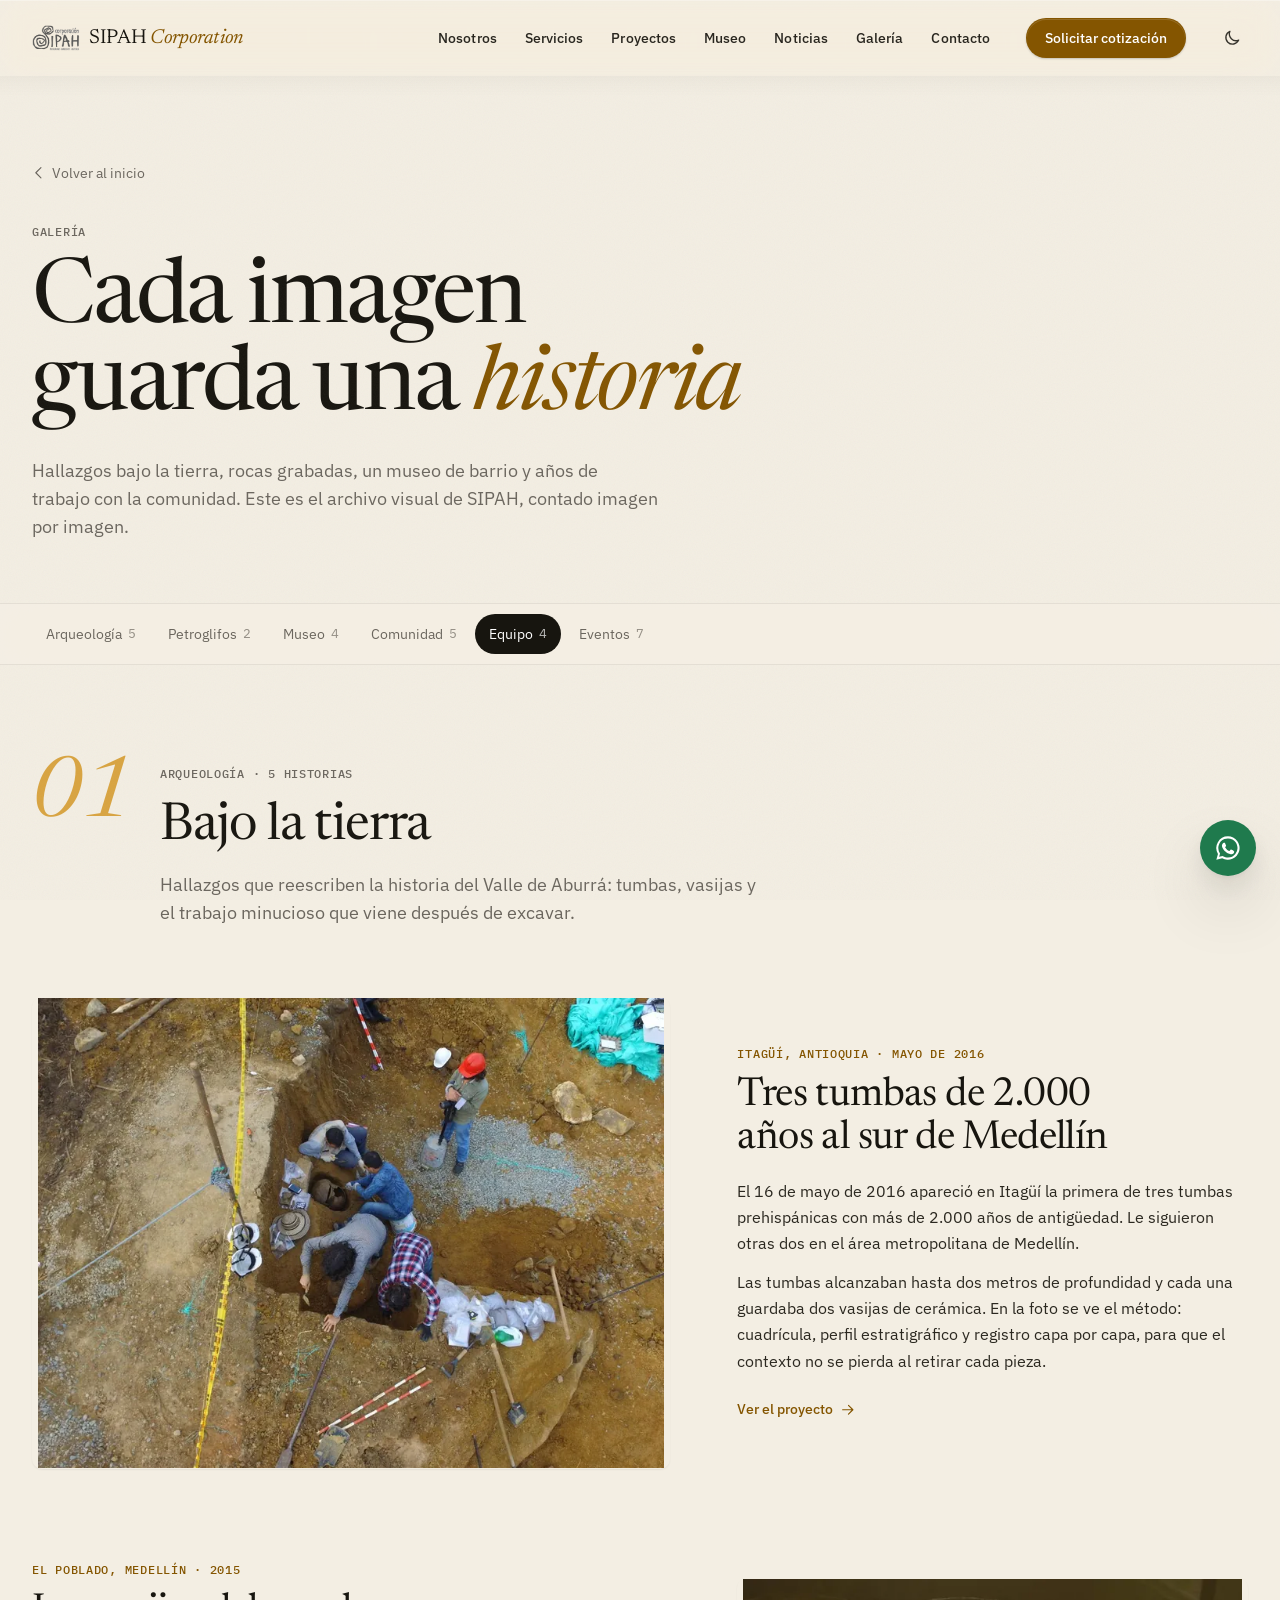
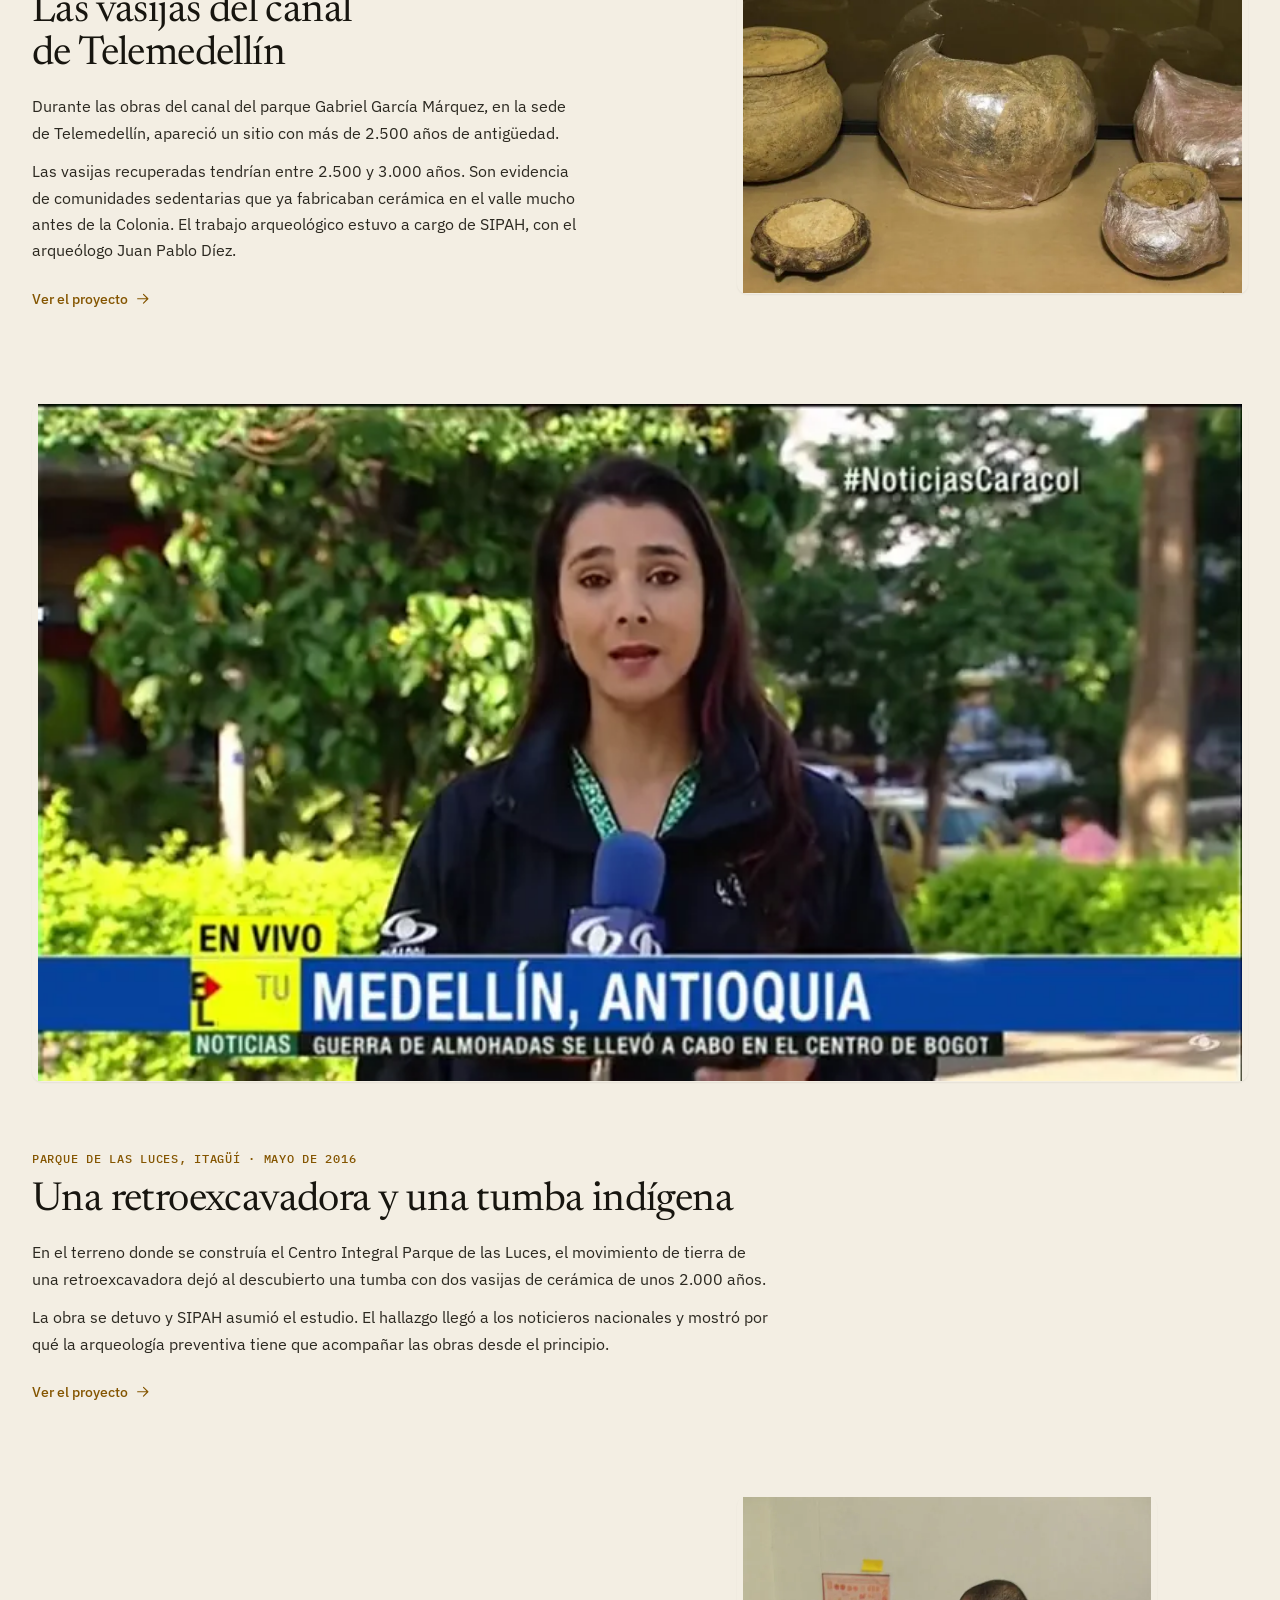
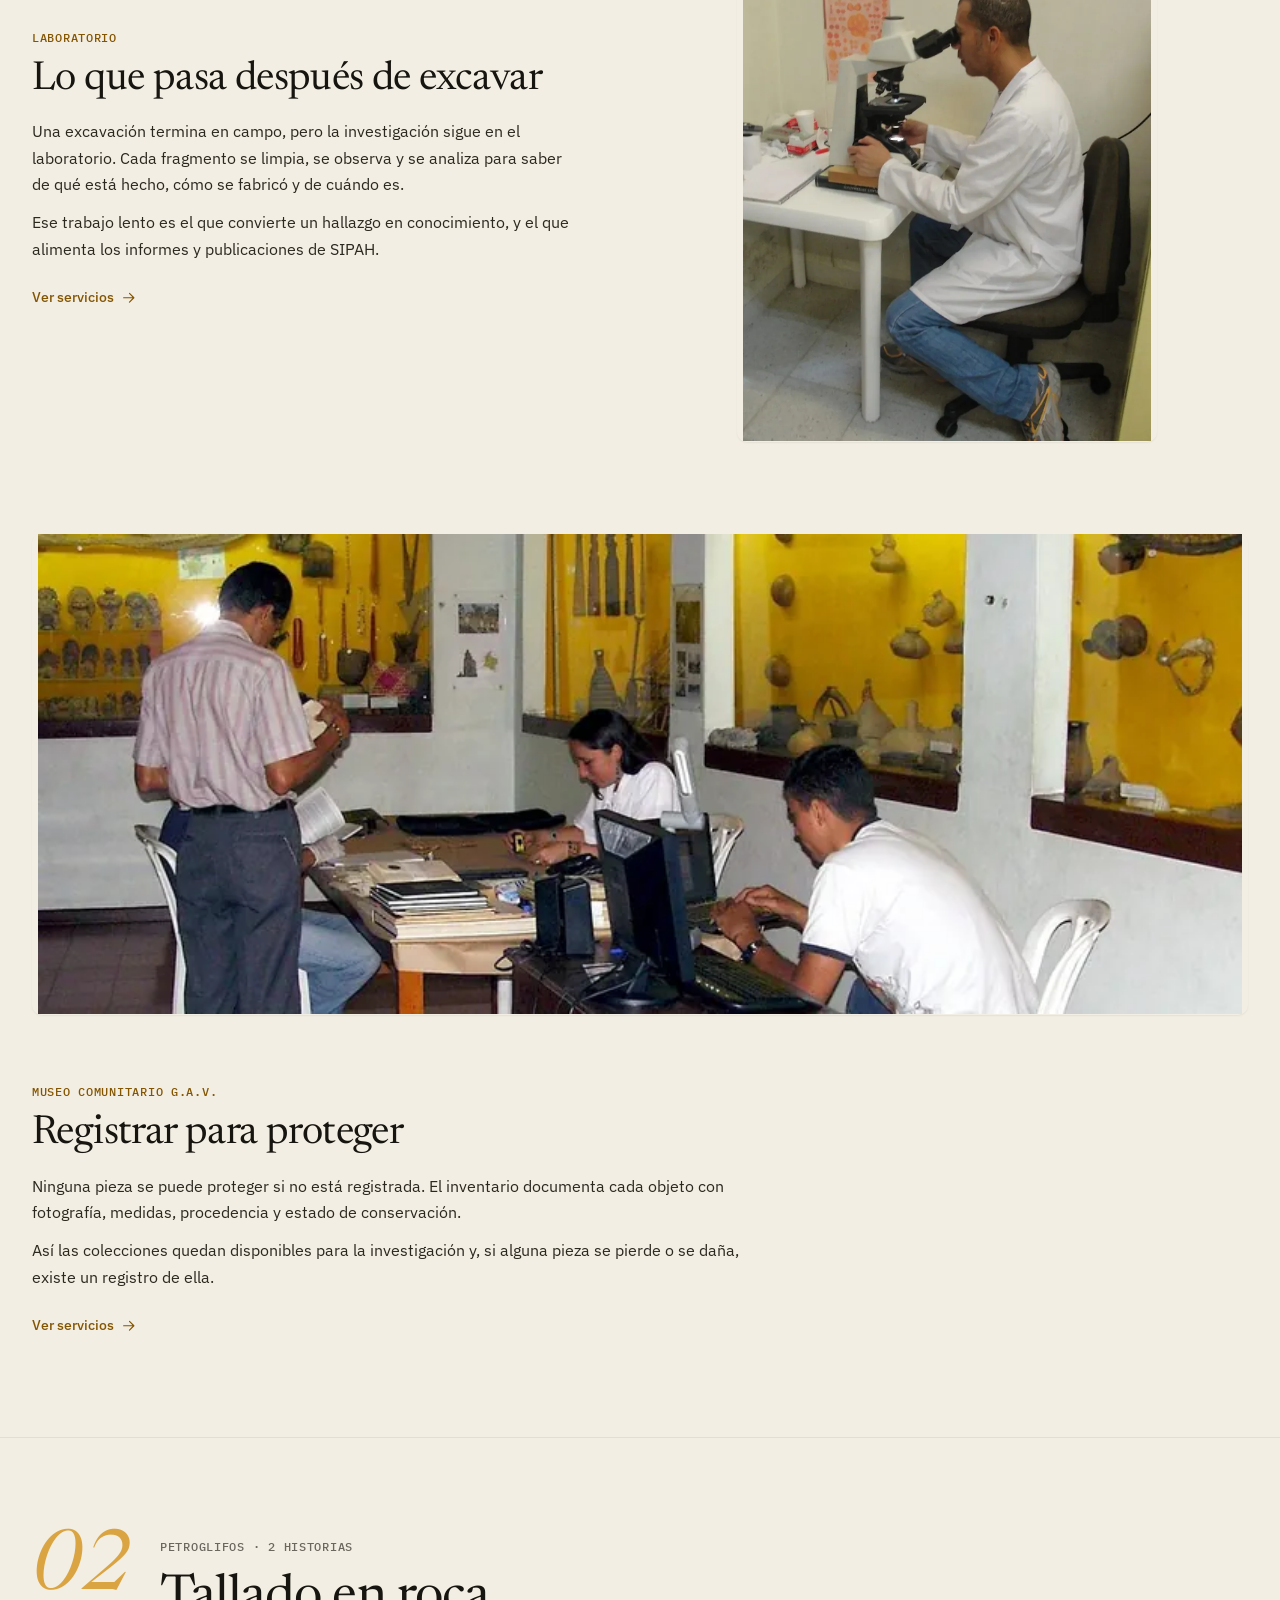
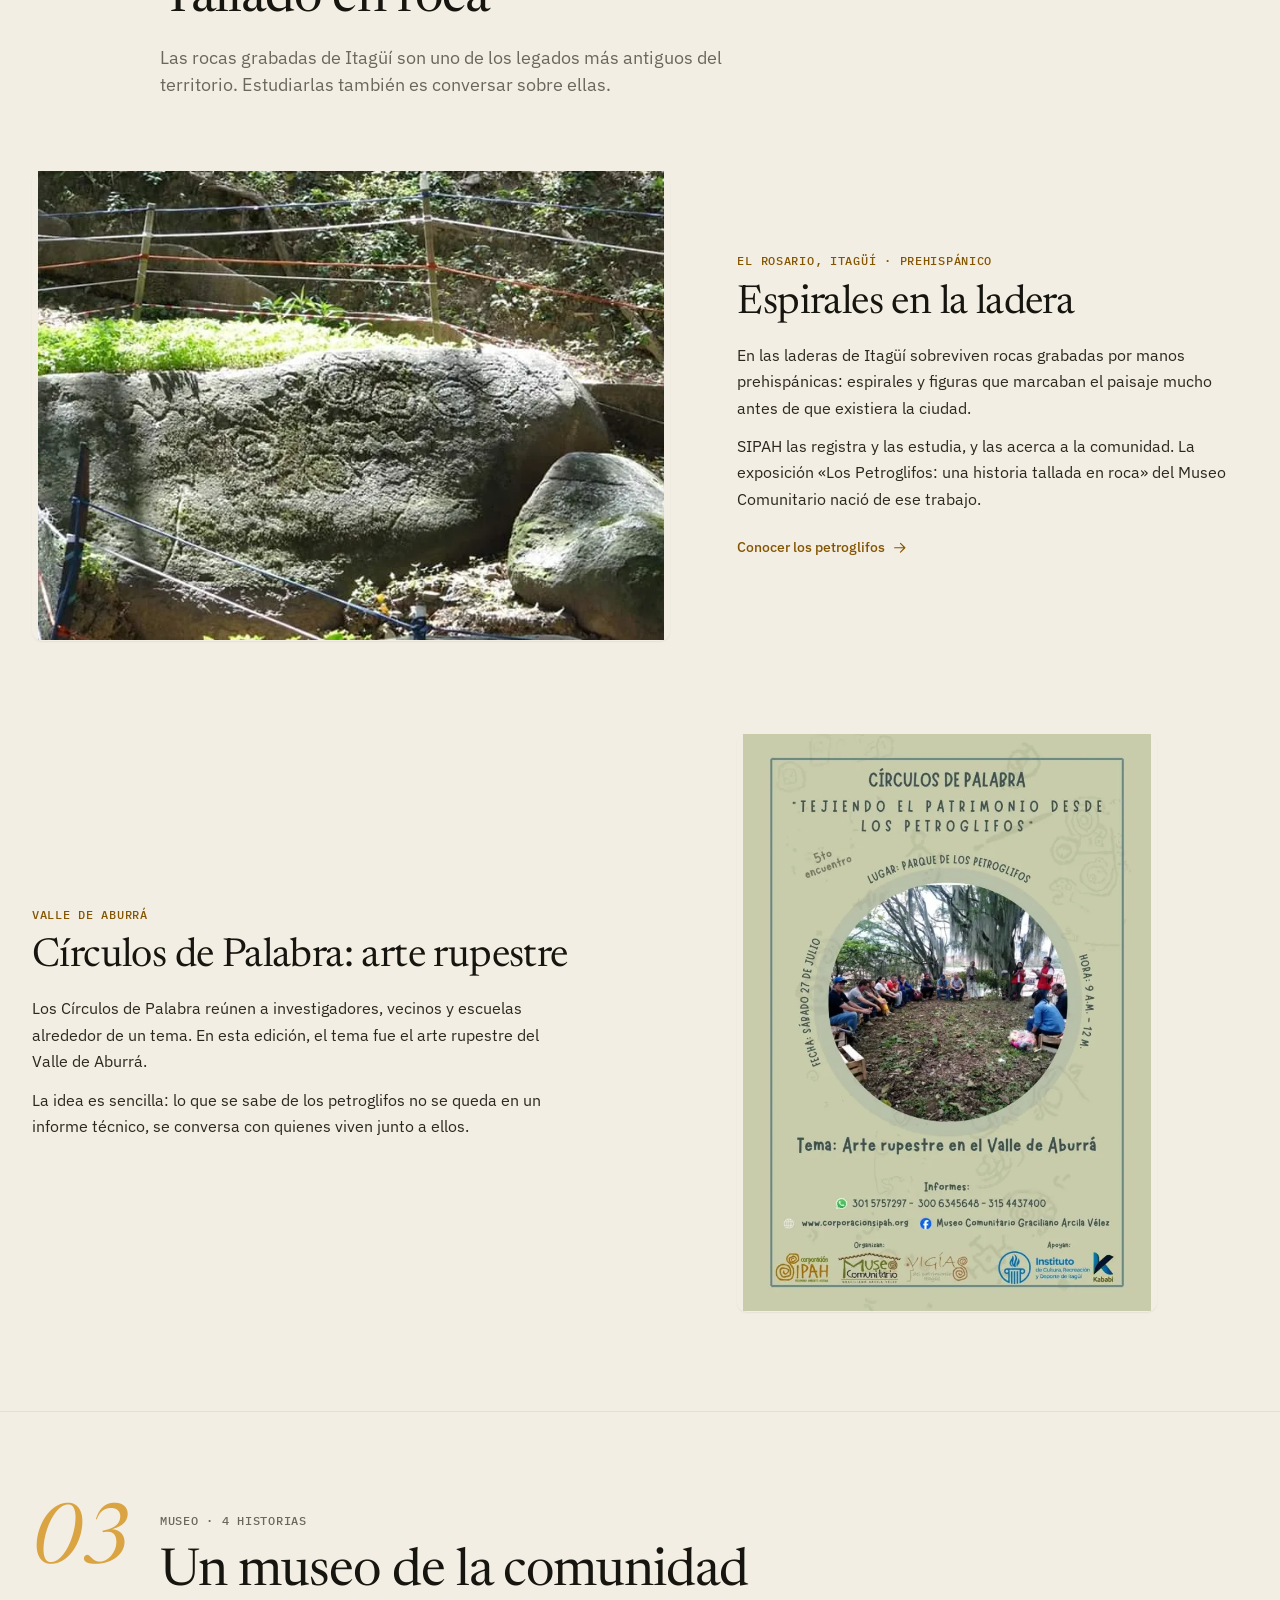
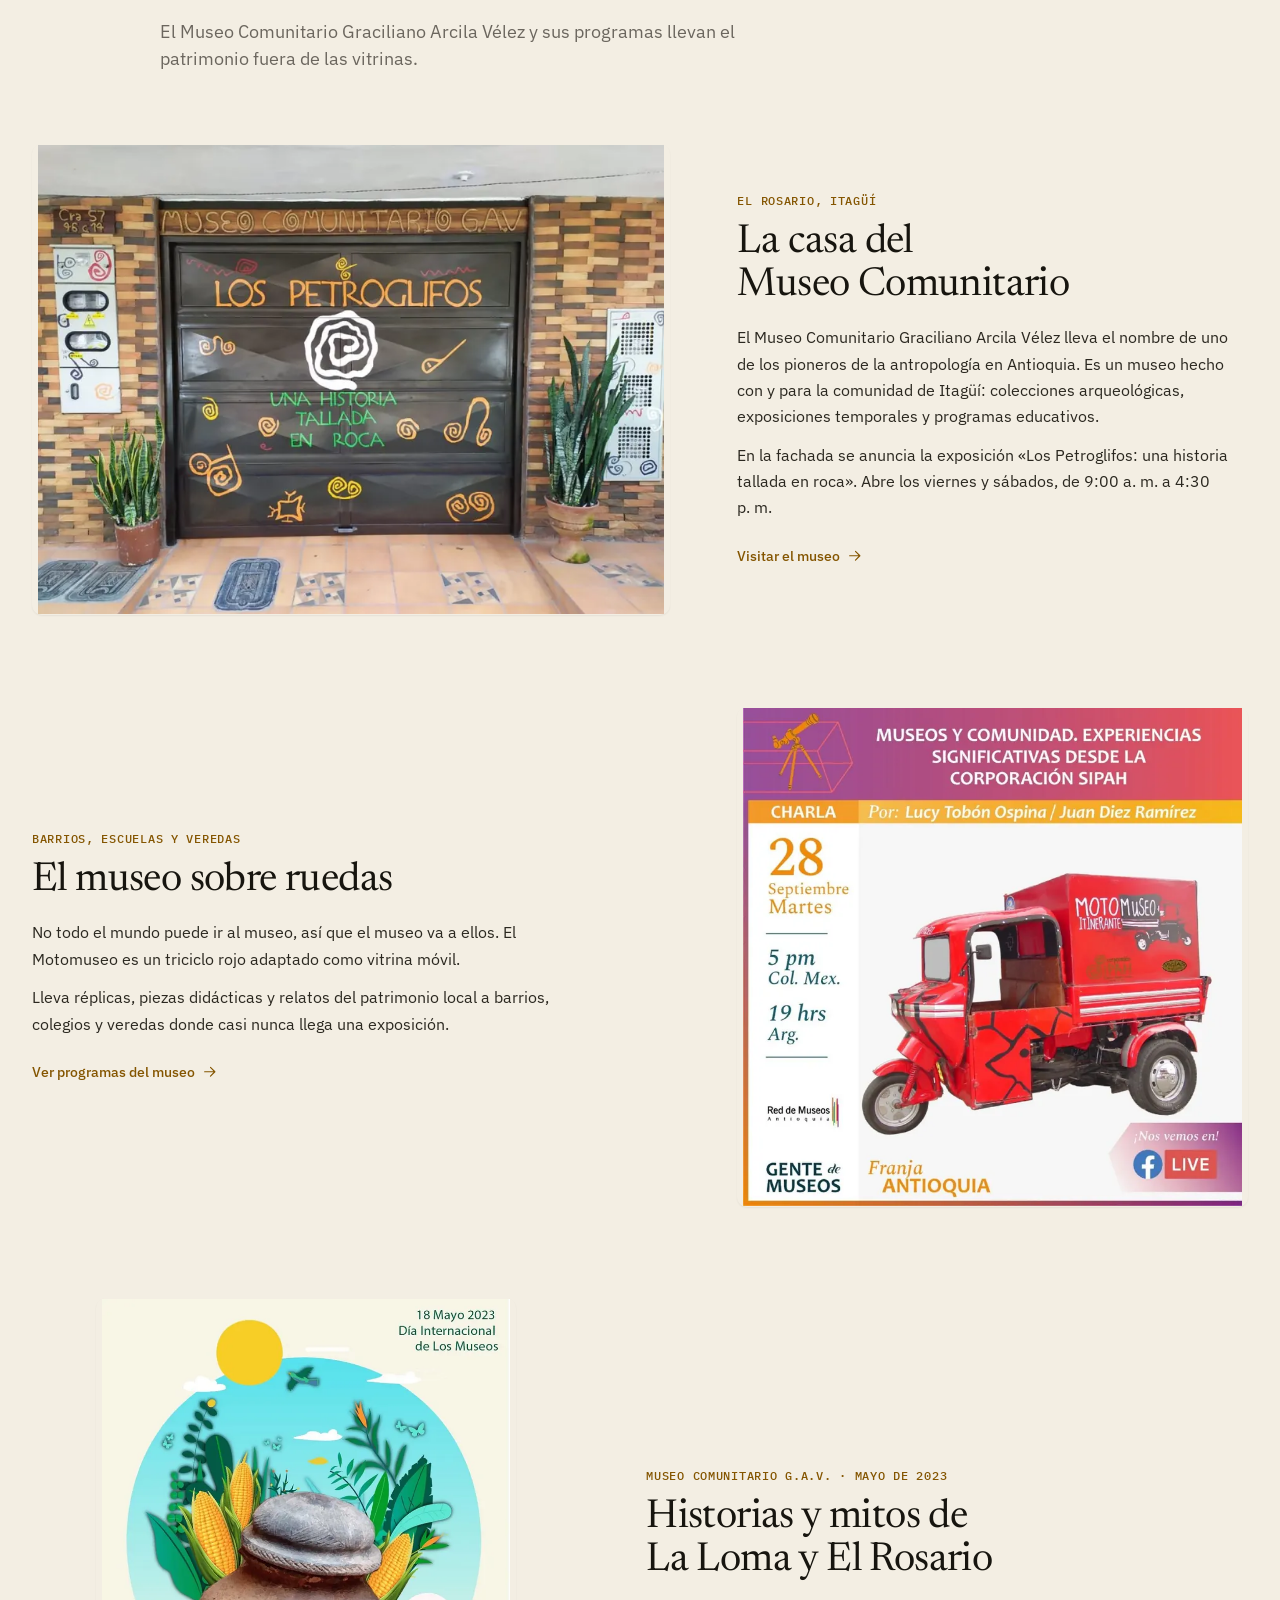
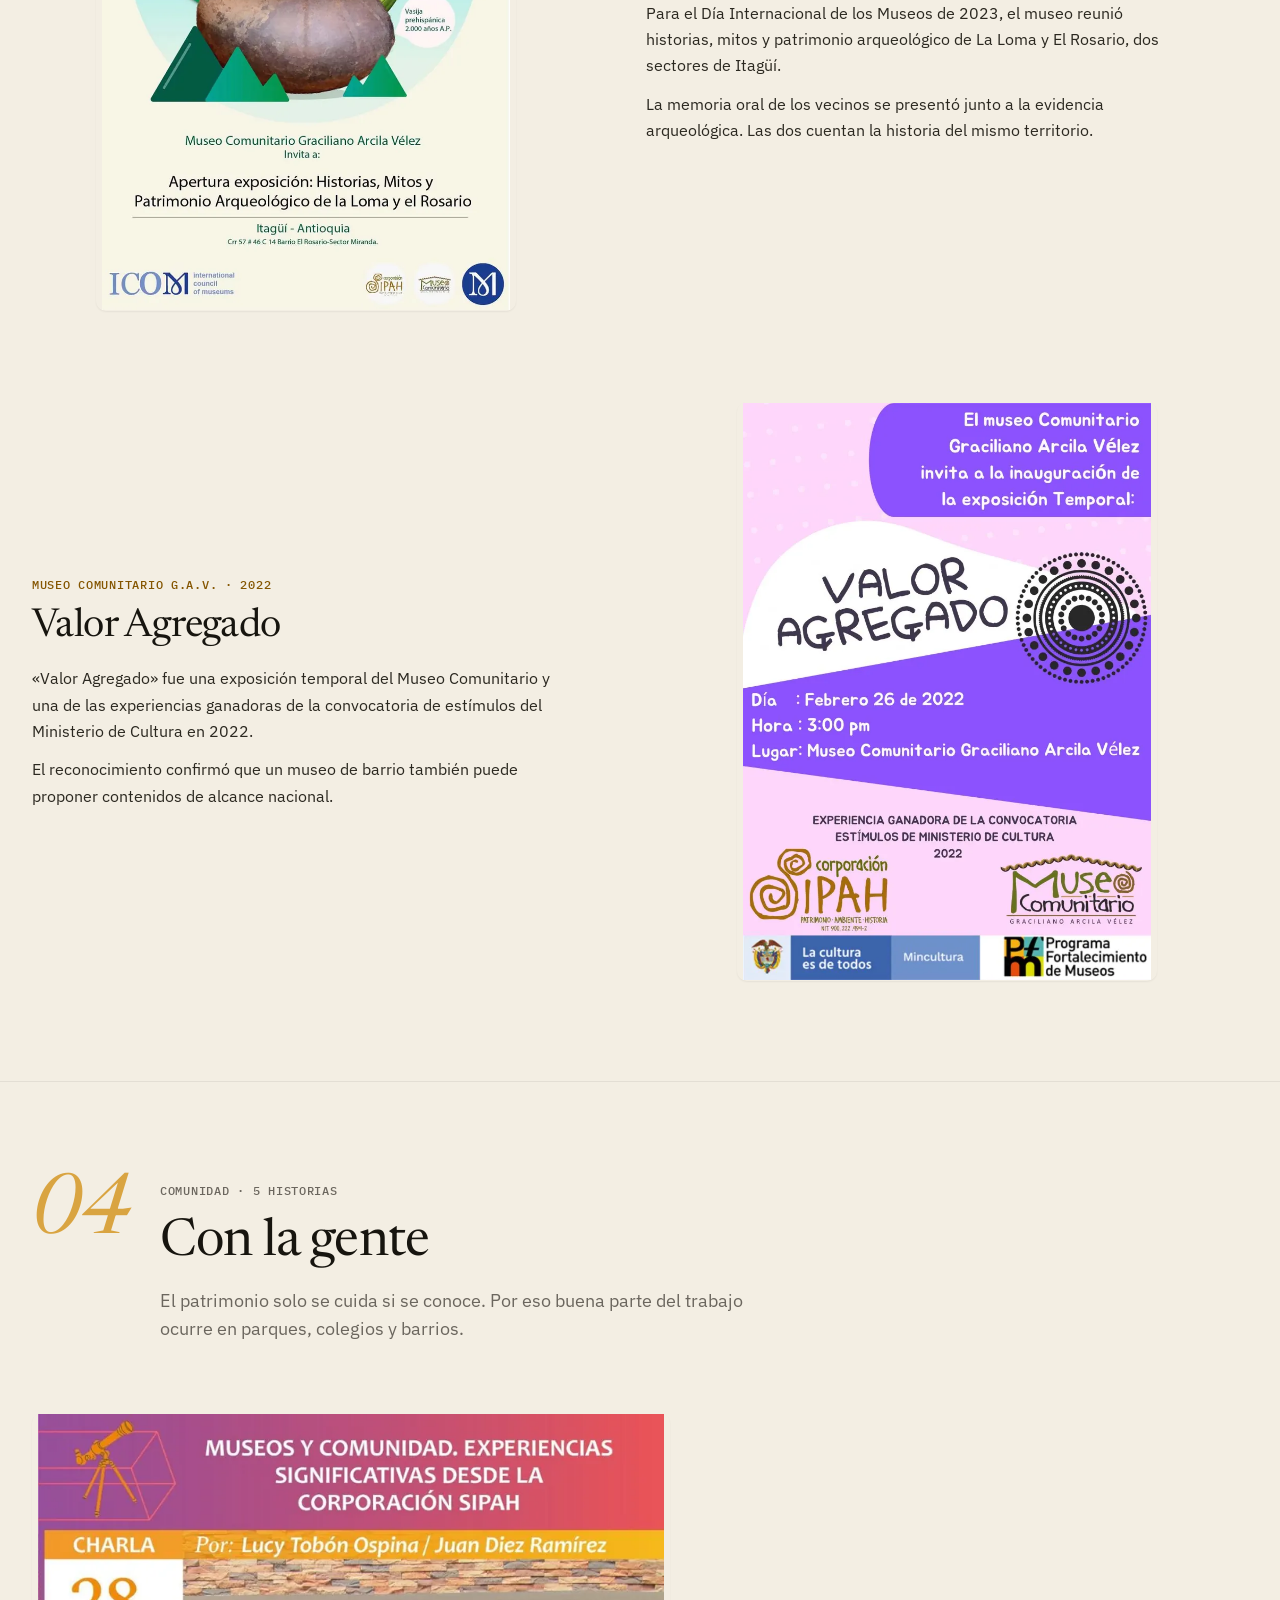
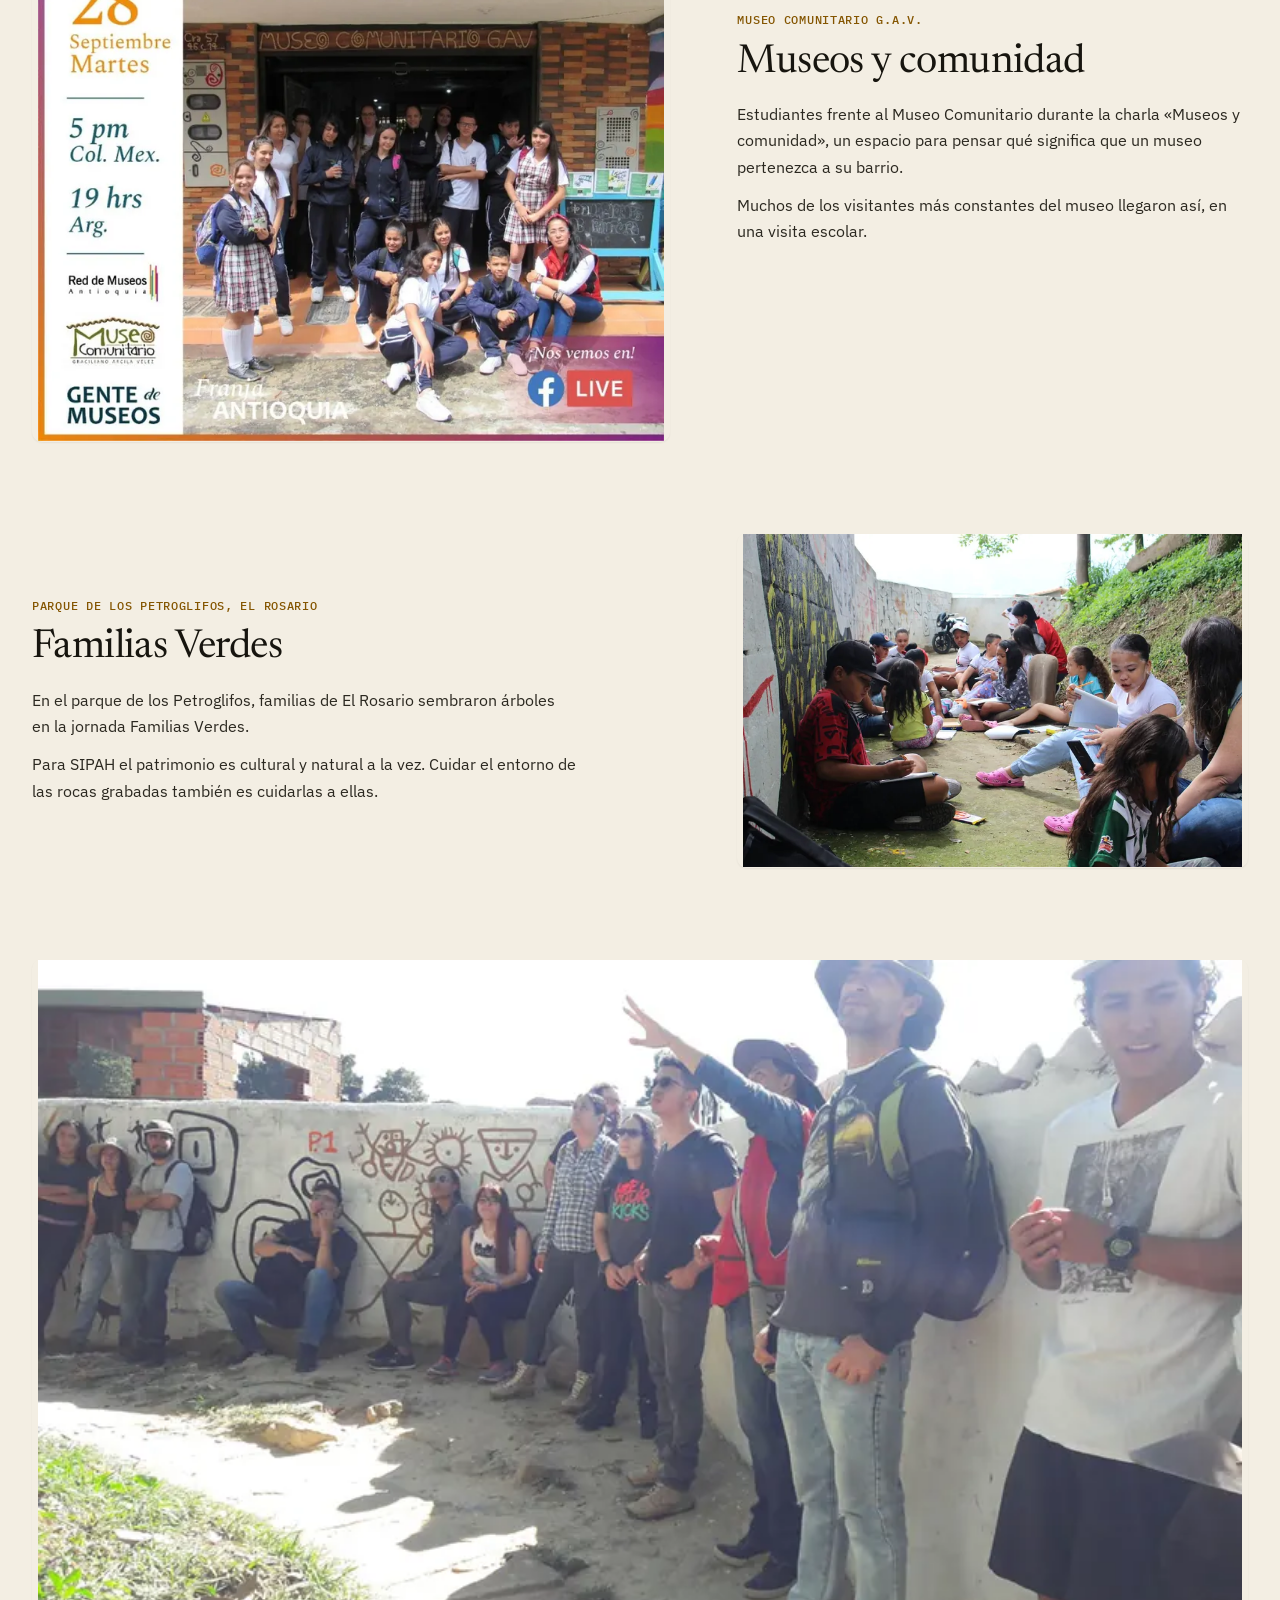
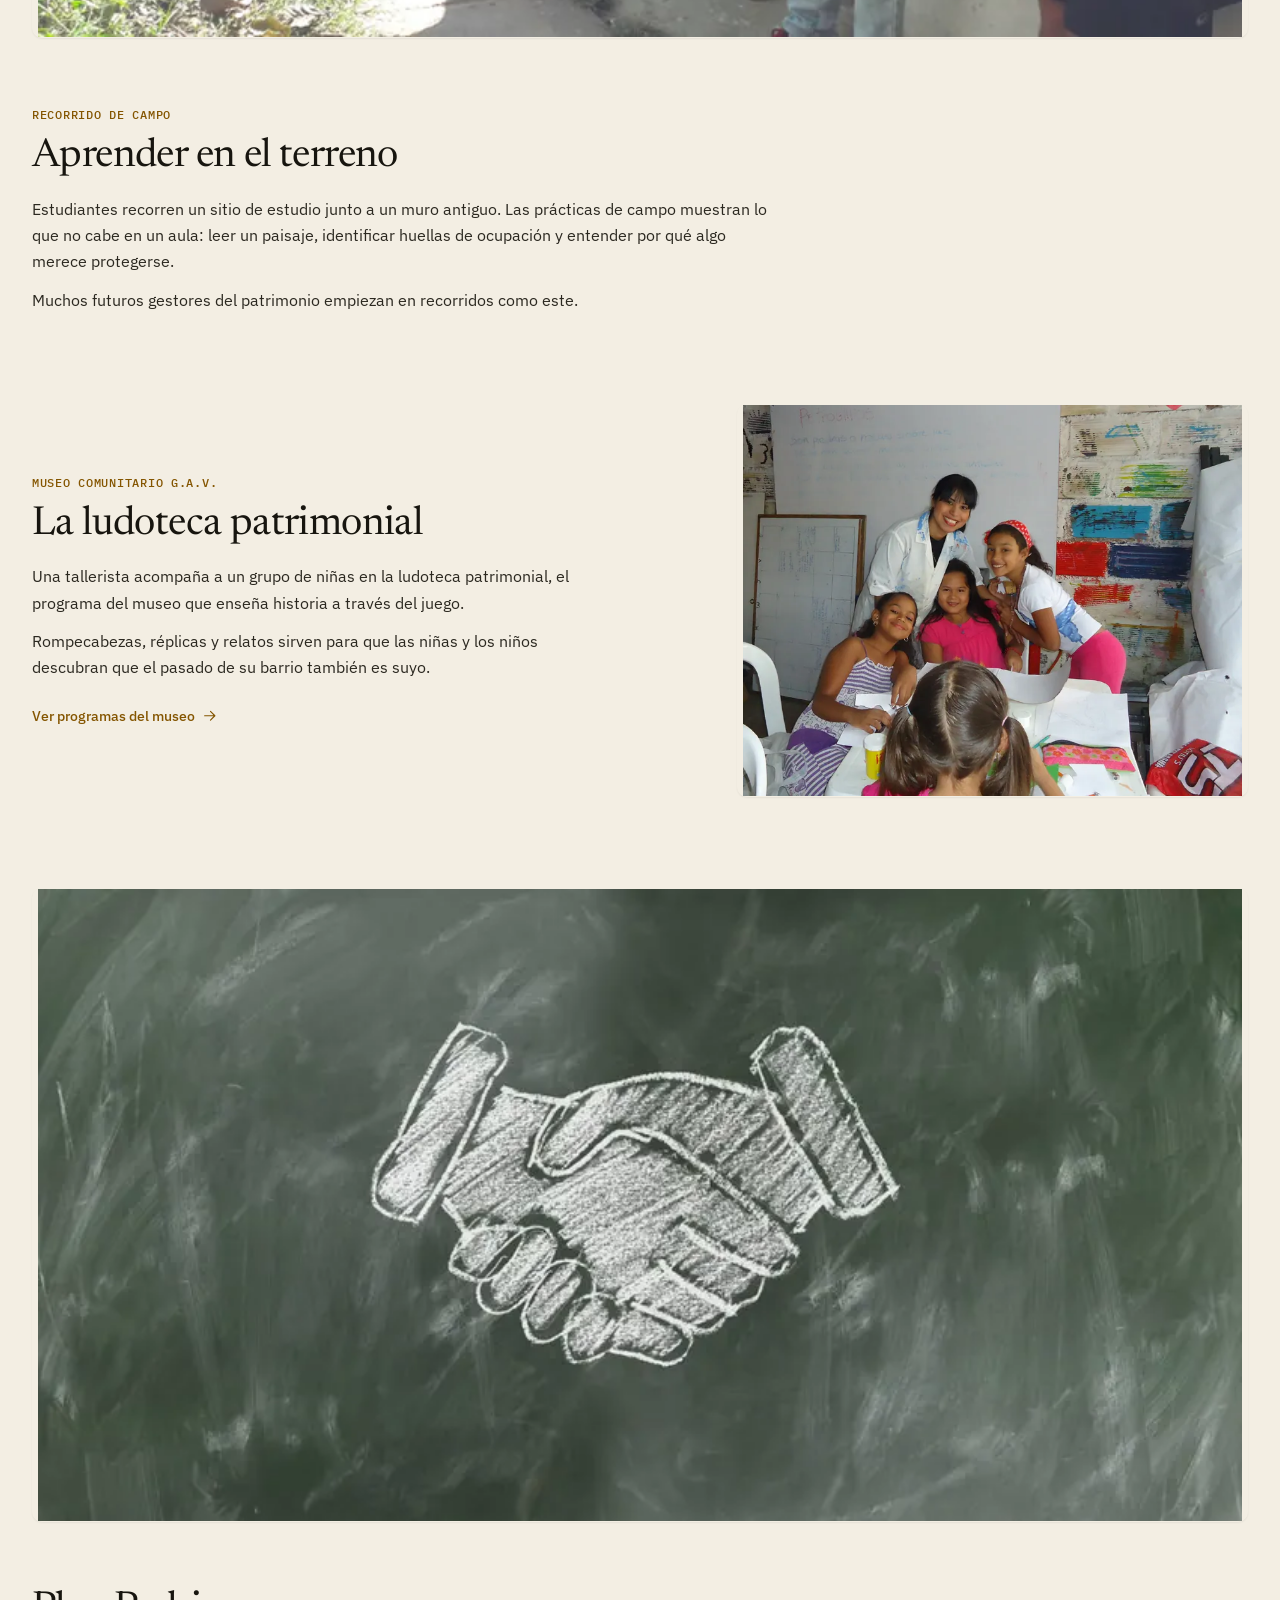
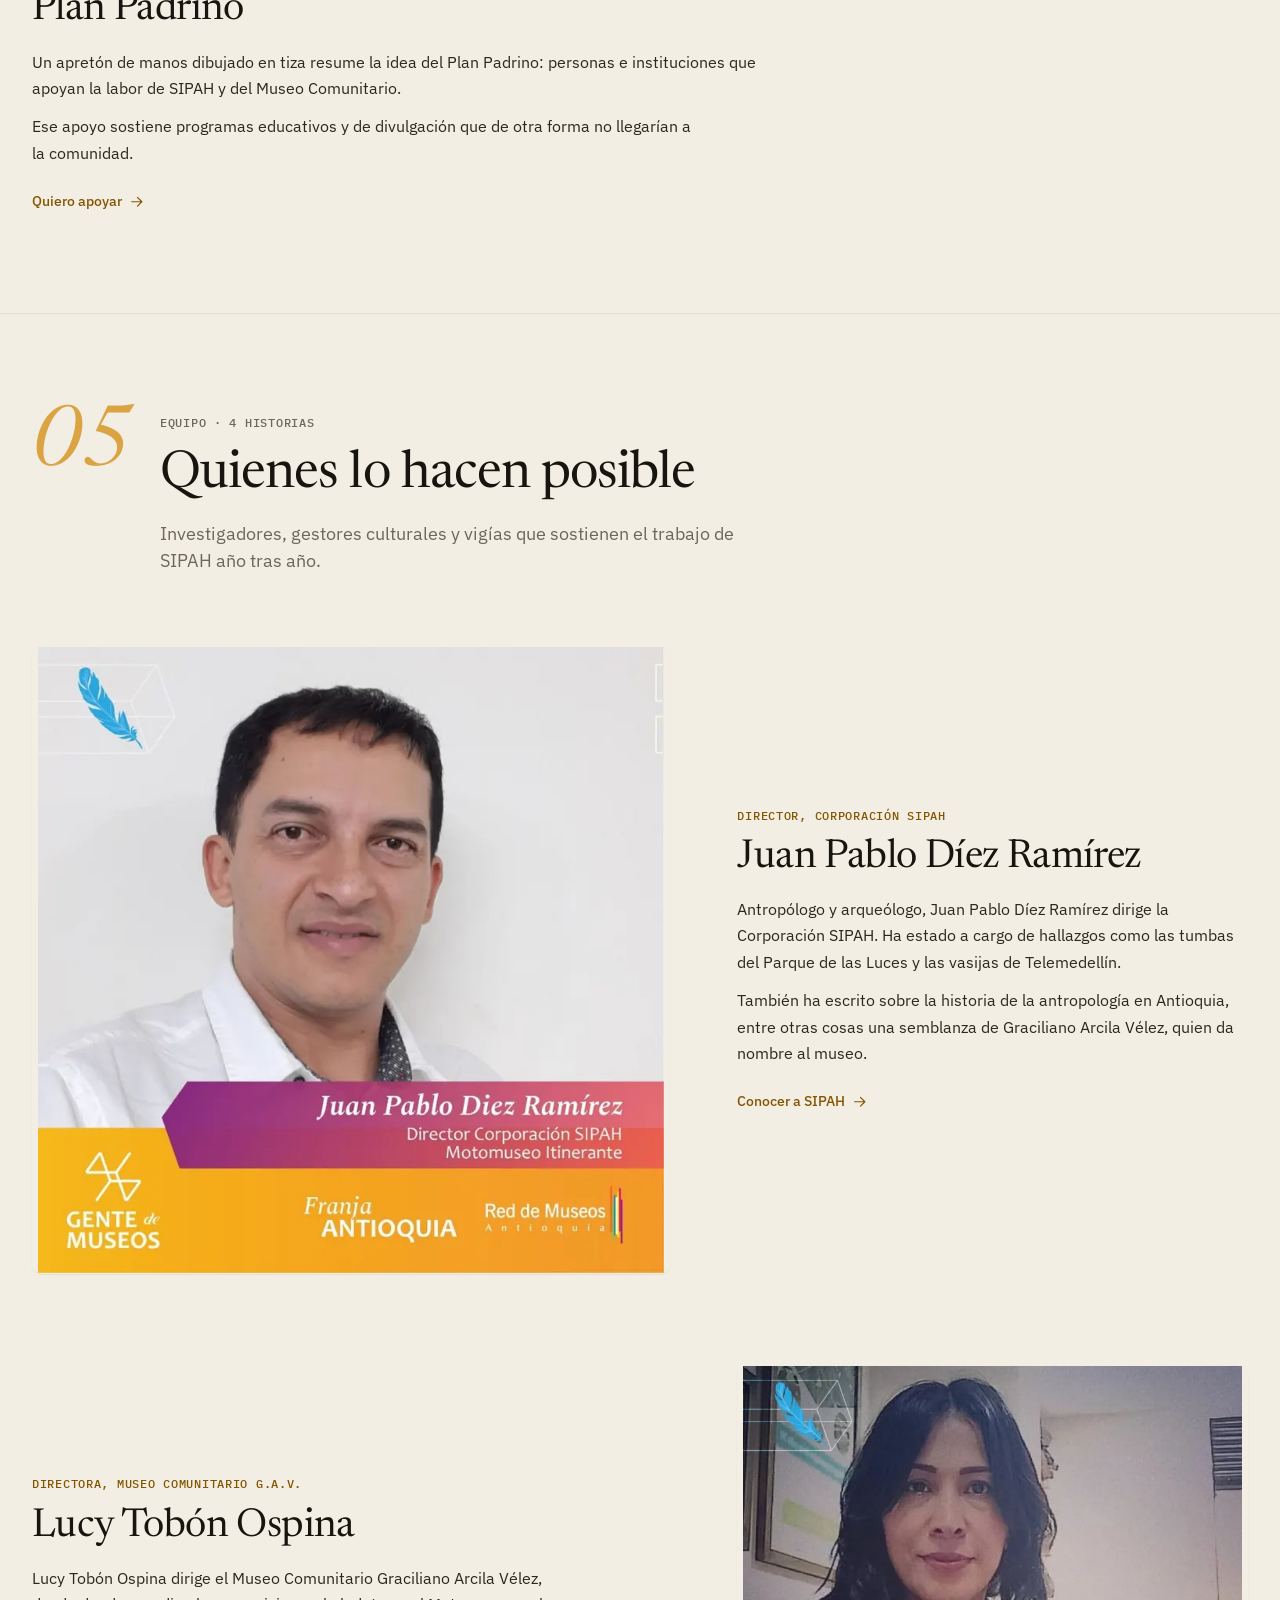
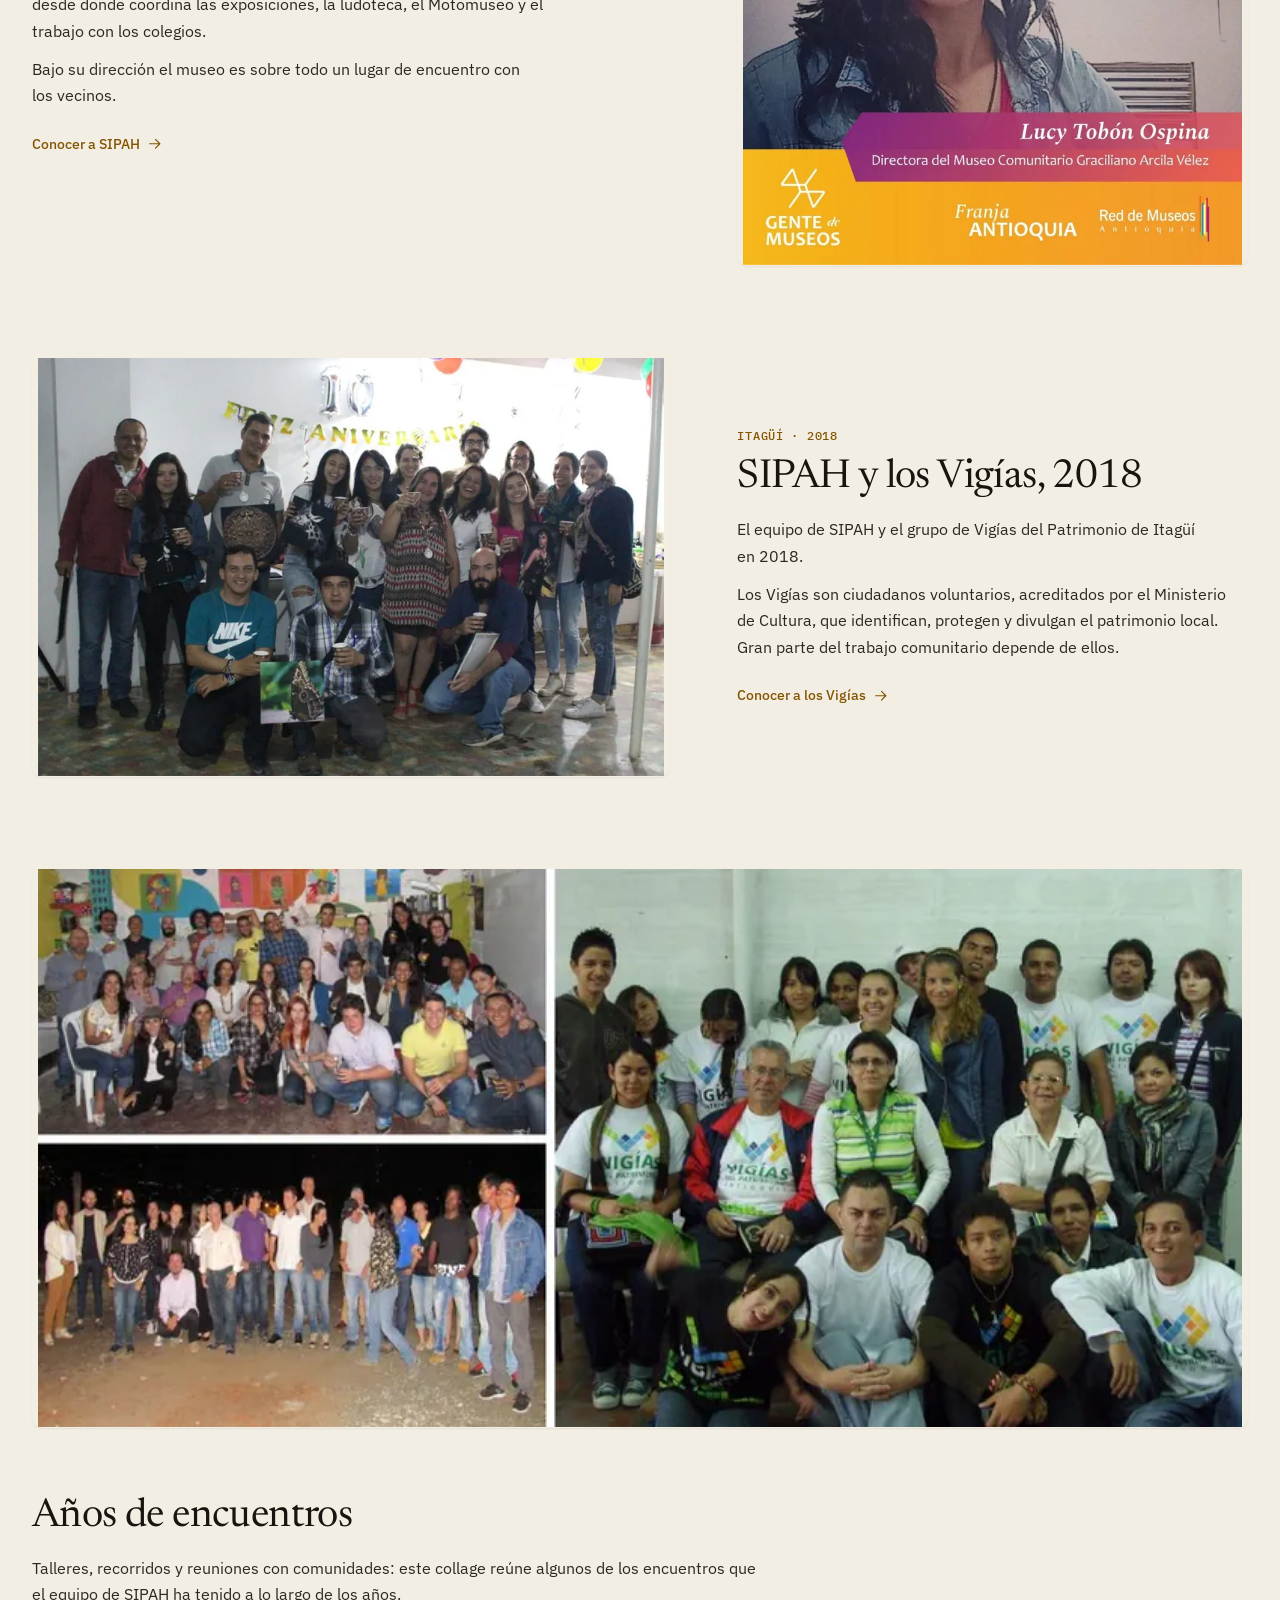
==== commit 8a6524cc: "Botón de modo claro/oscuro, bordes más suaves y fotos optimizadas - theme.js compartido: fija el tem" ====
--- a/galeria.html
+++ b/galeria.html
@@ -2,11 +2,12 @@
 <html lang="es-CO">
 <head>
   <meta charset="utf-8">
-  <meta name="viewport" content="width=device-width, initial-scale=1, viewport-fit=cover">
+  <meta name="viewport" content="width=device-width, initial-scale=1, viewport-fit=cover, interactive-widget=resizes-content">
   <title>Galería · Historias detrás de cada imagen | SIPAH Corporation</title>
   <meta name="description" content="Archivo visual de SIPAH Corporation: hallazgos arqueológicos, petroglifos, el Museo Comunitario Graciliano Arcila Vélez y el trabajo con la comunidad, contado imagen por imagen.">
   <meta name="theme-color" content="#F4EFE6">
-  <meta name="color-scheme" content="light">
+  <meta name="color-scheme" content="light dark">
+  <script src="theme.js"></script>
   <link rel="canonical" href="https://www.sipah.org/galeria.html">
   <meta property="og:type" content="website">
   <meta property="og:locale" content="es_CO">
@@ -27,6 +28,8 @@
   <!-- ============ SPRITE DE ÍCONOS ============ -->
   <svg width="0" height="0" style="position:absolute" aria-hidden="true" focusable="false">
     <defs>
+      <symbol id="i-sun" viewBox="0 0 24 24"><circle cx="12" cy="12" r="4"/><path d="M12 2.5v2M12 19.5v2M4.6 4.6l1.4 1.4M18 18l1.4 1.4M2.5 12h2M19.5 12h2M4.6 19.4L6 18M18 6l1.4-1.4"/></symbol>
+      <symbol id="i-moon" viewBox="0 0 24 24"><path d="M20 14.5A8 8 0 0 1 9.5 4a8 8 0 1 0 10.5 10.5z"/></symbol>
       <symbol id="i-arrow" viewBox="0 0 24 24"><path d="M5 12h14M13 6l6 6-6 6"/></symbol>
       <symbol id="i-close" viewBox="0 0 24 24"><path d="M6 6l12 12M18 6L6 18"/></symbol>
       <symbol id="i-chev-l" viewBox="0 0 24 24"><path d="M15 5l-7 7 7 7"/></symbol>
@@ -83,6 +86,10 @@
         <a href="index.html#contacto">Contacto</a>
       </nav>
       <a class="btn btn--primary btn--sm nav__cta" href="index.html#contacto">Solicitar cotización</a>
+      <button class="nav__theme" type="button" aria-label="Cambiar a modo oscuro" data-theme-toggle>
+        <svg class="icon i-moon" aria-hidden="true"><use href="#i-moon"/></svg>
+        <svg class="icon i-sun" aria-hidden="true"><use href="#i-sun"/></svg>
+      </button>
       <button class="nav__menu" type="button" aria-label="Abrir menú" aria-controls="drawer" aria-expanded="false" data-drawer-open>
         <svg class="icon" aria-hidden="true"><use href="#i-menu"/></svg>
       </button>
--- a/styles.css
+++ b/styles.css
@@ -20,7 +20,8 @@
   --sand-2: #E9E1D1;
   --paper: #FAF7F0;
   --accent: #A56C00;            /* dorado SIPAH (decorativo, trazos, íconos grandes) */
-  --accent-ink: #845500;        /* dorado oscurecido: texto y botones, AA sobre arena y con blanco */
+  --accent-ink: #845500;
+  --accent-solid: #845500;      /* el mismo dorado oscuro, pero como fondo con texto blanco (fijo en ambos temas) */        /* dorado oscurecido: texto y botones, AA sobre arena y con blanco */
   --gold-light: #D9A441;        /* dorado claro: acentos sobre fondos oscuros */
   --olive: #626F03;             /* oliva SIPAH */
   --olive-900: #333A0A;         /* secciones oscuras */
@@ -29,6 +30,10 @@
   --ink: #17150F;
   --ink-2: #2B2820;
   --white: #FFFFFF;
+  /* Roles (no colores): permiten el modo oscuro sin invertir las secciones que ya son oscuras */
+  --surface: var(--white);      /* tarjetas, formularios, paneles */
+  --deep: #17150F;              /* fondos oscuros fijos: hero, footer, línea de tiempo */
+  --on-dark: #F3EEE3;           /* texto claro sobre fondos oscuros, en ambos temas */
   /* Munsell (suelos): 10YR 2/2 · 7.5YR 4/4 · 10YR 5/4 · 10YR 7/4 · 2.5Y 8/2 */
   --soil-1: #4A3728;
   --soil-2: #7A5534;
@@ -36,8 +41,9 @@
   --soil-4: #C9AE84;
   --soil-5: #DDD3BD;
 
-  --line: rgb(23 21 15 / 0.1);
-  --line-strong: rgb(23 21 15 / 0.18);
+  /* Bordes del modo claro: suaves, para que separen sin dibujar cajas */
+  --line: rgb(23 21 15 / 0.07);
+  --line-strong: rgb(23 21 15 / 0.12);
   --line-light: rgb(255 255 255 / 0.16);
 
   /* Tipografía: Newsreader (serif editorial con tamaño óptico) + IBM Plex Sans,
@@ -54,6 +60,10 @@
   --fs-xl: clamp(1.75rem, 1.4rem + 1.4vw, 2.5rem);
   --fs-2xl: clamp(2.25rem, 1.6rem + 2.8vw, 4rem);
   --fs-3xl: clamp(2.75rem, 1.6rem + 5vw, 6rem);
+  /* Rótulos tipo ficha (mono, mayúsculas): un solo sistema para toda la página */
+  --label: 0.75rem;
+  --label-sm: 0.6875rem;
+  --label-track: 0.06em;
 
   /* Easing */
   --ease-out: cubic-bezier(0.23, 1, 0.32, 1);
@@ -144,11 +154,14 @@
   content: "";
   position: fixed;
   inset: 0;
-  z-index: 90;
+  /* Por debajo del nav (40), drawer, lightbox y toasts: el grano es del papel, no de las fotos ampliadas */
+  z-index: 35;
   pointer-events: none;
   opacity: 0.045;
+  transition: opacity var(--dur-ui) ease;
   background-image: url("data:image/svg+xml,%3Csvg xmlns='http://www.w3.org/2000/svg' width='160' height='160'%3E%3Cfilter id='n'%3E%3CfeTurbulence type='fractalNoise' baseFrequency='0.85' numOctaves='3' stitchTiles='stitch'/%3E%3C/filter%3E%3Crect width='100%25' height='100%25' filter='url(%23n)'/%3E%3C/svg%3E");
 }
+html.is-locked body::after { opacity: 0; }
 img, svg { display: block; max-width: 100%; }
 img { height: auto; }
 a { color: inherit; text-decoration-thickness: 1px; text-underline-offset: 3px; }
@@ -196,7 +209,7 @@
   top: 12px; left: 12px;
   z-index: 100;
   padding: 10px 16px;
-  background: var(--ink);
+  background: var(--deep);
   color: var(--white);
   border-radius: var(--radius-sm);
   transform: translateY(-160%);
@@ -225,9 +238,9 @@
 .eyebrow {
   display: block;
   font-family: var(--font-mono);
-  font-size: 0.75rem;
+  font-size: var(--label);
   font-weight: 500;
-  letter-spacing: 0.06em;
+  letter-spacing: var(--label-track);
   text-transform: uppercase;
   color: var(--stone);
   margin-bottom: var(--space-4);
@@ -266,7 +279,7 @@
 .lead { font-size: var(--fs-md); line-height: 1.55; margin-block: var(--space-5) var(--space-4); }
 
 .card {
-  background: var(--white);
+  background: var(--surface);
   border: 1px solid var(--line);
   border-radius: var(--radius);
   box-shadow: var(--shadow-sm);
@@ -320,7 +333,7 @@
 .btn--block { width: 100%; }
 
 @media (hover: hover) and (pointer: fine) {
-  .btn--primary:hover { --btn-bg: var(--accent-ink); }
+  .btn--primary:hover { --btn-bg: var(--accent-solid); }
   .btn--glass:hover { --btn-bg: rgb(255 255 255 / 0.18); }
   .btn--light:hover { --btn-bg: var(--white); }
   .btn:hover .icon { transform: translateX(3px); }
@@ -461,121 +474,161 @@
 .nav__menu .icon { width: 24px; height: 24px; }
 
 /* 07a. HERO ------------------------------------------------------------- */
-/* El hero es más alto que la pantalla: su contenido queda fijo (sticky) mientras
-   se recorre ese tramo, y main.js cambia la foto según el progreso del scroll.
-   Sin overflow:hidden en .hero (rompería el sticky); el recorte va en .hero__sticky. */
+/* Una pantalla con video de fondo. Capas (de atrás hacia delante):
+   póster como background → video → degradado → contenido. Con isolation el
+   z-index negativo del video queda dentro del hero y no detrás de la página. */
 .hero {
-  --frames: 5;
-  --frame-scroll: 70vh;     /* scroll necesario para pasar a la siguiente foto */
   position: relative;
-  height: calc(100vh + (var(--frames) - 1) * var(--frame-scroll));
-  height: calc(100svh + (var(--frames) - 1) * var(--frame-scroll));
-  color: var(--white);
-  background: var(--ink);
-}
-.hero__sticky {
-  position: sticky;
-  top: 0;
-  height: 100vh;
-  height: 100svh;
+  min-height: 100vh;
+  min-height: 100svh;          /* móvil: no salta cuando aparece/desaparece la barra del navegador */
   display: flex;
   flex-direction: column;
-  justify-content: flex-end;
+  justify-content: center;
   overflow: hidden;
   isolation: isolate;
-}
-/* Zoom lento de entrada 1.08 → 1 en el contenedor (se ve una vez al cargar);
-   la escala de cada foto la controla el scroll desde main.js. */
-.hero__media { position: absolute; inset: 0; z-index: -2; animation: hero-zoom 2000ms var(--ease-out) both; }
-@keyframes hero-zoom { from { transform: scale(1.08); } to { transform: scale(1); } }
-.hero__img {
+  color: var(--white);
+  /* Respaldo: el mismo póster. Se ve si el video no carga, con ahorro de datos
+     o con movimiento reducido (en esos casos el video ni se descarga). */
+  background: var(--deep) url("sipah-fondo-poster.jpg") 50% 50% / cover no-repeat;
+}
+.hero__video {
   position: absolute;
   inset: 0;
+  z-index: -2;
   width: 100%;
   height: 100%;
   object-fit: cover;
-  object-position: 50% 40%;
-  opacity: 0;
-  transform: scale(1.08);
-  transition: opacity 600ms ease; /* fundido entre fotos; la escala va 1:1 con el scroll */
-  will-change: transform, opacity;
-}
-.hero__img.is-active { opacity: 1; }
-.hero__img:first-child { transform: scale(1.08); }
+  pointer-events: none;
+}
+/* Sin video que mostrar (ahorro de datos, reduced motion): fuera del árbol visual */
+.hero.is-static .hero__video { display: none; }
+/* Degradado tierra oscura: más ligero arriba (se ven los grabados) y denso abajo,
+   más un halo detrás del texto centrado para asegurar contraste AA del blanco. */
 .hero__overlay {
   position: absolute;
   inset: 0;
   z-index: -1;
   background:
-    linear-gradient(180deg, rgb(20 20 18 / 0.55) 0%, rgb(20 20 18 / 0) 28%),
-    linear-gradient(0deg, rgb(20 20 18 / 0.9) 0%, rgb(20 20 18 / 0.62) 50%, rgb(20 20 18 / 0.2) 85%);
-}
-.hero__content { padding-bottom: clamp(2rem, 6vh, 4.5rem); padding-top: calc(var(--nav-h) + 3rem); }
+    radial-gradient(ellipse 70% 55% at 50% 52%, rgb(20 13 8 / 0.35), rgb(20 13 8 / 0) 72%),
+    linear-gradient(180deg, rgb(20 13 8 / 0.35) 0%, rgb(20 13 8 / 0.75) 100%);
+}
+.hero__content {
+  display: flex;
+  flex-direction: column;
+  align-items: center;
+  text-align: center;
+  padding-top: calc(var(--nav-h) + 2.5rem);
+  padding-bottom: 6.5rem;      /* deja sitio al indicador de scroll */
+}
 .hero__title {
   font-family: var(--font-serif);
-  font-size: var(--fs-3xl);
-  line-height: 0.98;
+  font-size: clamp(2.75rem, 1.4rem + 4.6vw, 5.5rem);
+  line-height: 1;
   letter-spacing: -0.03em;
-  max-width: 13ch;
+  max-width: 15ch;
+  margin-inline: auto;
+  text-wrap: balance;
 }
 .hero__title em { color: var(--gold-light); }
 .hero__sub {
-  max-width: 38rem;
-  margin-top: var(--space-5);
+  max-width: 36rem;
+  margin: var(--space-5) auto 0;
   font-size: var(--fs-md);
-  color: rgb(255 255 255 / 0.82);
-}
-.hero__ctas { display: flex; flex-wrap: wrap; gap: 12px; margin-top: var(--space-6); }
-/* Indicador de la secuencia: número, etiqueta y barras que se llenan con el scroll */
-.hero__frames {
-  display: flex;
-  align-items: center;
-  gap: var(--space-5);
-  padding-block: var(--space-4) max(var(--space-4), env(safe-area-inset-bottom));
-  border-top: 1px solid var(--line-light);
-}
-.hero__frame-label {
-  display: flex;
-  align-items: baseline;
-  gap: 8px;
-  flex-shrink: 0;
-  font-size: var(--fs-xs);
-  letter-spacing: 0.06em;
-  text-transform: uppercase;
-  color: rgb(255 255 255 / 0.75);
-  font-variant-numeric: tabular-nums;
-}
-.hero__frame-label [data-hero-count] { color: var(--white); font-weight: 600; }
-.hero__frame-total { margin-right: 6px; }
-/* Frase de la escena: serif itálica, la voz narrativa de cada foto */
-.hero__scene {
-  flex: 1;
-  min-width: 0;
-  font-family: var(--font-serif);
-  font-style: italic;
-  font-size: clamp(1.0625rem, 0.95rem + 0.5vw, 1.375rem);
-  line-height: 1.25;
-  letter-spacing: -0.005em;
-  color: var(--white);
-  white-space: nowrap;
-  overflow: hidden;
-  text-overflow: ellipsis;
-}
+  color: rgb(255 255 255 / 0.86);
+  text-wrap: pretty;
+}
+.hero__ctas { display: flex; flex-wrap: wrap; justify-content: center; gap: 12px; margin-top: var(--space-6); }
+
+/* Botón secundario sobre fondo oscuro: transparente con borde blanco */
+.btn--outline-light {
+  --btn-bg: transparent;
+  --btn-fg: var(--white);
+  box-shadow: inset 0 0 0 1.5px rgb(255 255 255 / 0.85);
+}
+@media (hover: hover) and (pointer: fine) {
+  .btn--outline-light:hover { --btn-bg: rgb(255 255 255 / 0.1); box-shadow: inset 0 0 0 1.5px var(--white); }
+}
+
+/* Indicador de scroll: cápsula con un punto que baja y se desvanece */
+.hero__scroll {
+  position: absolute;
+  left: 50%;
+  bottom: max(var(--space-5), env(safe-area-inset-bottom));
+  translate: -50% 0;
+  display: grid;
+  place-items: center;
+  width: 44px;
+  height: 56px;
+  border-radius: var(--radius-pill);
+  transition: opacity var(--dur-ui) ease;
+}
+.hero__scroll-mouse {
+  display: block;
+  width: 24px;
+  height: 38px;
+  border: 1.5px solid rgb(255 255 255 / 0.7);
+  border-radius: 12px;
+  position: relative;
+}
+.hero__scroll-mouse span {
+  position: absolute;
+  left: 50%;
+  top: 7px;
+  width: 4px;
+  height: 7px;
+  margin-left: -2px;
+  border-radius: 2px;
+  background: var(--white);
+  animation: scroll-cue 1.8s var(--ease-in-out) infinite;
+}
+@keyframes scroll-cue {
+  0% { transform: translateY(0); opacity: 0; }
+  20% { opacity: 1; }
+  70% { transform: translateY(12px); opacity: 0; }
+  100% { transform: translateY(12px); opacity: 0; }
+}
+.hero.is-scrolled .hero__scroll { opacity: 0; pointer-events: none; }
+.hero__scroll:active .hero__scroll-mouse { transform: scale(0.94); }
+
+/* Pausa / play: discreto, blanco semitransparente, esquina inferior derecha */
+.hero__toggle {
+  position: absolute;
+  right: max(var(--gutter), calc((100vw - var(--container)) / 2));
+  bottom: max(var(--space-5), env(safe-area-inset-bottom));
+  display: grid;
+  place-items: center;
+  width: 44px;
+  height: 44px;
+  border-radius: 50%;
+  color: rgb(255 255 255 / 0.7);
+  background: rgb(20 13 8 / 0.25);
+  box-shadow: inset 0 0 0 1px rgb(255 255 255 / 0.22);
+  backdrop-filter: blur(8px);
+  -webkit-backdrop-filter: blur(8px);
+  transition: color var(--dur-micro) ease, background-color var(--dur-micro) ease, transform var(--dur-press) var(--ease-out);
+}
+.hero__toggle[hidden] { display: none; }
+.hero__toggle .icon { width: 16px; height: 16px; }
+.hero__toggle .icon--play,
+.hero__toggle.is-paused .icon--pause { display: none; }
+.hero__toggle.is-paused .icon--play { display: block; }
+.hero__toggle:active { transform: scale(0.92); }
+@media (hover: hover) and (pointer: fine) {
+  .hero__toggle:hover { color: var(--white); background: rgb(20 13 8 / 0.45); }
+}
+
 @media (max-width: 767px) {
-  .hero__frames { flex-wrap: wrap; row-gap: var(--space-2); }
-  .hero__scene { order: 3; flex-basis: 100%; white-space: normal; }
-  .hero__bars { max-width: 140px; }
-}
-.hero__bars { flex: 1; display: grid; grid-template-columns: repeat(5, 1fr); gap: 6px; max-width: 360px; margin-left: auto; }
-.hero__bars li { height: 2px; background: rgb(255 255 255 / 0.22); border-radius: 2px; overflow: hidden; }
-.hero__bars span {
-  display: block;
-  height: 100%;
-  background: var(--gold-light);
-  transform: scaleX(0);
-  transform-origin: 0 50%;
-}
-/* Coreografía de entrada del hero: stagger corto, ease-out, desde blur + 12px */
+  .hero__title { font-size: clamp(2.25rem, 1.3rem + 4.6vw, 3.25rem); }
+  .hero__content { padding-bottom: 5.5rem; }
+  /* Botones apilados a todo el ancho */
+  .hero__ctas { flex-direction: column; align-self: stretch; }
+  .hero__ctas .btn { width: 100%; }
+}
+@media (prefers-reduced-transparency: reduce) {
+  .hero__toggle { background: rgb(20 13 8 / 0.8); backdrop-filter: none; }
+}
+
+/* Coreografía de entrada del hero: stagger corto, fade + subida de 12px */
 .js .hero-in {
   animation: enter var(--dur-enter) var(--ease-out) both;
   animation-delay: calc(250ms + var(--i) * 70ms);
@@ -596,7 +649,7 @@
 .mv__card, .mv__people { padding: var(--space-6); }
 .mv__label {
   font-size: var(--fs-xs);
-  letter-spacing: 0.12em;
+  letter-spacing: var(--label-track);
   text-transform: uppercase;
   color: var(--accent-ink);
   font-weight: 500;
@@ -614,7 +667,7 @@
 .service {
   position: relative;
   padding: var(--space-6) var(--space-5) var(--space-5);
-  background: var(--white);
+  background: var(--surface);
   border: 1px solid var(--line);
   border-radius: var(--radius);
   box-shadow: var(--shadow-sm);
@@ -710,7 +763,7 @@
 .project {
   display: flex;
   flex-direction: column;
-  background: var(--white);
+  background: var(--surface);
   border: 1px solid var(--line);
   border-radius: var(--radius);
   overflow: hidden;
@@ -721,10 +774,10 @@
 .project__media { position: relative; overflow: hidden; aspect-ratio: 16 / 10; background: var(--sand-2); }
 .project__media img { position: absolute; inset: 0; width: 100%; height: 100%; object-fit: cover; transition: transform 600ms var(--ease-out); }
 .project__body { padding: var(--space-5); display: flex; flex-direction: column; gap: var(--space-2); flex: 1; }
-.project__meta { font-size: var(--fs-xs); letter-spacing: 0.08em; text-transform: uppercase; color: var(--accent-ink); font-weight: 500; }
+.project__meta { font-size: var(--fs-xs); letter-spacing: var(--label-track); text-transform: uppercase; color: var(--accent-ink); font-weight: 500; }
 .project h3 { font-family: var(--font-serif); font-size: var(--fs-xl); letter-spacing: -0.015em; }
 .project p:not(.project__meta) { color: var(--stone); font-size: var(--fs-sm); }
-.project--link { background: var(--olive-900); color: var(--sand); border-color: transparent; }
+.project--link { background: var(--olive-900); color: var(--on-dark); border-color: transparent; }
 .project--link .project__body { justify-content: flex-end; padding: var(--space-6) var(--space-5); min-height: 220px; }
 .project--link .project__meta { color: var(--gold-light); }
 .project--link p:not(.project__meta) { color: rgb(244 239 230 / 0.76); }
@@ -740,7 +793,7 @@
 /* 10. LÍNEA DE TIEMPO (scroll horizontal sticky) -------------------------
    Sin JS: carrusel horizontal nativo. Con JS (.is-pinned): sección alta +
    contenedor sticky; main.js traduce el progreso vertical en translateX. */
-.timeline { background: var(--ink); color: var(--sand); position: relative; }
+.timeline { background: var(--deep); color: var(--on-dark); position: relative; }
 .timeline__sticky { padding-block: var(--section-y); overflow: hidden; }
 .timeline__head { margin-bottom: var(--space-7); }
 .timeline__head .h2 em { color: var(--gold-light); }
@@ -773,7 +826,7 @@
 .era h3 { font-size: var(--fs-md); font-weight: 500; margin-block: var(--space-4) var(--space-2); }
 .era p:last-child { font-size: var(--fs-sm); color: rgb(244 239 230 / 0.72); }
 .era--now { background: var(--accent); border-color: transparent; }
-.era--now .era__glyph, .era--now .era__date { stroke: var(--sand); color: var(--sand); }
+.era--now .era__glyph, .era--now .era__date { stroke: var(--on-dark); color: var(--on-dark); }
 .era--now p:last-child { color: rgb(255 255 255 / 0.88); }
 .timeline__progress { margin-top: var(--space-6); display: none; }
 .timeline__progress span {
@@ -816,7 +869,7 @@
 .petro__text p:not(.eyebrow):not(.lead) { color: var(--stone); }
 
 /* 12. CIFRAS ------------------------------------------------------------- */
-.stats { background: var(--olive-900); color: var(--sand); padding-block: var(--space-8); }
+.stats { background: var(--olive-900); color: var(--on-dark); padding-block: var(--space-8); }
 .stats__grid { display: grid; grid-template-columns: repeat(2, 1fr); gap: var(--space-6) var(--space-4); }
 .stat { display: flex; flex-direction: column-reverse; gap: var(--space-2); border-left: 1px solid var(--line-light); padding-left: var(--space-4); }
 /* Odómetro: columnas de 1em de alto; la tira de dígitos se desplaza en Y */
@@ -856,7 +909,7 @@
 .programs { display: grid; gap: var(--space-4); margin-top: var(--space-8); }
 .program {
   position: relative;
-  background: var(--white);
+  background: var(--surface);
   border: 1px solid var(--line);
   border-radius: var(--radius);
   overflow: hidden;
@@ -886,14 +939,14 @@
 .exhibit figcaption { margin-top: var(--space-3); font-size: var(--fs-xs); color: var(--stone); line-height: 1.5; }
 
 /* 14a. VIGÍAS -------------------------------------------------------------- */
-.vigias { background: var(--olive-950); color: var(--sand); }
+.vigias { background: var(--olive-950); color: var(--on-dark); }
 .vigias .h2 em { color: var(--gold-light); }
 .vigias .lead { color: rgb(244 239 230 / 0.85); }
 .vigias__grid { display: grid; gap: var(--space-7); align-items: center; }
 .vigias__badge {
   justify-self: start;
   padding: var(--space-6);
-  background: var(--white);
+  background: var(--surface);
   border-radius: var(--radius);
   box-shadow: var(--shadow-lg);
   transform: rotate(-2deg);
@@ -922,7 +975,7 @@
 .book__cover--img::after { content: ""; position: absolute; inset: 0; background: linear-gradient(0deg, rgb(20 20 18 / 0.85), rgb(20 20 18 / 0) 65%); }
 .book__cover--gold-light { background: var(--accent); }
 .book__cover--olive-900 { background: var(--olive-900); }
-.book__kicker { position: absolute; top: var(--space-5); left: var(--space-5); font-size: var(--fs-xs); letter-spacing: 0.14em; text-transform: uppercase; }
+.book__kicker { font-family: var(--font-mono); position: absolute; top: var(--space-5); left: var(--space-5); font-size: var(--label); letter-spacing: var(--label-track); text-transform: uppercase; }
 .book__title { position: relative; z-index: 1; font-family: var(--font-serif); font-size: var(--fs-xl); line-height: 1.05; letter-spacing: -0.015em; }
 .book__meta { margin-top: var(--space-3); font-size: var(--fs-sm); color: var(--stone); }
 @media (hover: hover) and (pointer: fine) {
@@ -999,7 +1052,7 @@
 .social--museum { display: flex; gap: var(--space-2); margin-top: var(--space-4); }
 .museum__info .social--museum a { border-color: var(--line-strong); color: var(--ink); }
 @media (hover: hover) and (pointer: fine) {
-  .museum__info .social--museum a:hover { background: var(--ink); color: var(--sand); }
+  .museum__info .social--museum a:hover { background: var(--deep); color: var(--on-dark); }
 }
 
 /* 15. GALERÍA + FILTROS -------------------------------------------------- */
@@ -1041,7 +1094,7 @@
   position: absolute;
   top: 4px; bottom: 4px; left: 0;
   width: 100%;            /* main.js lo iguala al scrollWidth */
-  background: var(--ink);
+  background: var(--deep);
   clip-path: inset(0 100% 0 0 round var(--radius-pill));
   transition: clip-path 300ms var(--ease-out);
   pointer-events: none;
@@ -1161,7 +1214,7 @@
 }
 .chapters a span { font-size: var(--fs-xs); font-variant-numeric: tabular-nums; opacity: 0.7; }
 .chapters a:active { transform: scale(0.97); }
-.chapters a.is-active { background: var(--ink); color: var(--white); }
+.chapters a.is-active { background: var(--deep); color: var(--white); }
 @media (hover: hover) and (pointer: fine) {
   .chapters a:not(.is-active):hover { color: var(--ink); background: var(--sand-2); }
 }
@@ -1195,8 +1248,8 @@
 .story__zoom:active { transform: scale(0.985); }
 .story__zoom img { width: 100%; height: auto; display: block; }
 .story--tall .story__zoom { max-width: 420px; margin-inline: auto; }
-.story__meta {
-  font-size: var(--fs-xs); font-weight: 500; letter-spacing: 0.1em; text-transform: uppercase;
+.story__meta { font-family: var(--font-mono);
+  font-size: var(--label); font-weight: 500; letter-spacing: var(--label-track); text-transform: uppercase;
   color: var(--accent-ink); margin-bottom: var(--space-3);
 }
 .story__title {
@@ -1242,7 +1295,7 @@
 .allies__title {
   text-align: center;
   font-size: var(--fs-xs);
-  letter-spacing: 0.12em;
+  letter-spacing: var(--label-track);
   text-transform: uppercase;
   color: var(--stone);
   font-weight: 500;
@@ -1294,7 +1347,7 @@
 }
 .cta__inner { position: relative; display: grid; gap: var(--space-5); justify-items: start; }
 .cta__title { font-family: var(--font-serif); font-size: var(--fs-2xl); letter-spacing: -0.02em; line-height: 1.02; max-width: 16ch; }
-.cta .cta__title em { color: var(--sand); }
+.cta .cta__title em { color: var(--on-dark); }
 .cta p { max-width: 40rem; color: rgb(255 255 255 / 0.88); font-size: var(--fs-md); }
 
 /* 18. CONTACTO + FORMULARIO ------------------------------------------- */
@@ -1337,7 +1390,7 @@
 .field input:focus-visible, .field select:focus-visible, .field textarea:focus-visible {
   outline: none;
   border-color: var(--accent);
-  background-color: var(--white);
+  background-color: var(--surface);
   box-shadow: 0 0 0 3px rgb(165 108 0 / 0.2);
 }
 .field [aria-invalid="true"] { border-color: #B3261E; }
@@ -1357,11 +1410,11 @@
 .btn.is-loading .btn__label { filter: blur(2px); opacity: 0.6; }
 
 /* 19. FOOTER + WHATSAPP -------------------------------------------------- */
-.footer { background: var(--ink); color: rgb(244 239 230 / 0.78); padding-block: var(--space-8) var(--space-5); font-size: var(--fs-sm); }
+.footer { background: var(--deep); color: rgb(244 239 230 / 0.78); padding-block: var(--space-8) var(--space-5); font-size: var(--fs-sm); }
 .footer__grid { display: grid; gap: var(--space-6); grid-template-columns: 1fr; }
 .footer__logo { width: 120px; margin-bottom: var(--space-4); }
 .footer__claim { max-width: 30ch; }
-.footer__head { color: var(--sand); font-weight: 500; margin-bottom: var(--space-3); }
+.footer__head { color: var(--on-dark); font-weight: 500; margin-bottom: var(--space-3); }
 .footer ul { display: grid; gap: var(--space-2); }
 .footer a { text-decoration: none; transition: color var(--dur-micro) ease; }
 .footer p + p { margin-top: var(--space-2); }
@@ -1493,7 +1546,7 @@
   overflow-y: auto;
   overscroll-behavior: contain;
   scrollbar-width: thin;
-  background: var(--white);
+  background: var(--surface);
   border-radius: 16px;
   box-shadow: var(--shadow-lg);
   transform-origin: 0 0;
@@ -1507,7 +1560,7 @@
 .sheet__text { display: grid; gap: var(--space-3); color: var(--ink-2); font-size: var(--fs-md); max-width: 60ch; }
 .sheet__facts { display: grid; grid-template-columns: repeat(auto-fit, minmax(170px, 1fr)); gap: 1px; background: var(--line); border: 1px solid var(--line); border-radius: var(--radius); overflow: hidden; }
 .sheet__facts div { background: var(--paper); padding: var(--space-4); }
-.sheet__facts dt { font-size: var(--fs-xs); letter-spacing: 0.08em; text-transform: uppercase; color: var(--stone); }
+.sheet__facts dt { font-family: var(--font-mono); font-size: var(--label); letter-spacing: var(--label-track); text-transform: uppercase; color: var(--stone); }
 .sheet__facts dd { margin-top: 4px; font-weight: 500; }
 .sheet__actions { display: flex; flex-wrap: wrap; align-items: center; gap: var(--space-3) var(--space-5); }
 .sheet__source { display: inline-flex; align-items: center; gap: 8px; min-height: 44px; font-size: var(--fs-sm); font-weight: 500; color: var(--accent-ink); text-decoration: none; }
@@ -1533,7 +1586,7 @@
 }
 @media (prefers-reduced-transparency: reduce) {
   .sheet__scrim { backdrop-filter: none; -webkit-backdrop-filter: none; background: rgb(20 20 18 / 0.7); }
-  .sheet__close { backdrop-filter: none; -webkit-backdrop-filter: none; background: var(--ink); }
+  .sheet__close { backdrop-filter: none; -webkit-backdrop-filter: none; background: var(--deep); }
 }
 
 /* 21. LIGHTBOX (FLIP) --------------------------------------------------------- */
@@ -1617,7 +1670,7 @@
   gap: 12px;
   align-items: flex-start;
   padding: 14px 16px;
-  background: var(--white);
+  background: var(--surface);
   border: 1px solid var(--line);
   border-radius: var(--radius);
   box-shadow: var(--shadow-md);
@@ -1740,9 +1793,9 @@
    Solo cambios de opacidad: sin parallax, desplazamientos, zoom ni blur. */
 @media (prefers-reduced-motion: reduce) {
   html { scroll-behavior: auto; }
-  /* Secuencia del hero: solo fundido de opacidad, sin zoom ni escala */
-  .hero__media { animation: none; }
-  .hero__img, .hero__img:first-child { transform: none; transition: opacity 600ms ease; }
+  /* Hero: sin video (queda el póster como fondo) ni indicador animado */
+  .hero__video, .hero__toggle { display: none !important; }
+  .hero__scroll-mouse span { animation: none; opacity: 1; }
   .split-word__i { transform: none !important; transition: opacity var(--dur-enter) ease !important; }
   .js .hero-in { animation: fade var(--dur-enter) ease both; animation-delay: 0ms; }
   @keyframes fade { from { opacity: 0; } }
@@ -1779,8 +1832,8 @@
   right: var(--gutter);
   display: none;
   font-family: var(--font-mono);
-  font-size: 0.6875rem;
-  letter-spacing: 0.06em;
+  font-size: var(--label-sm);
+  letter-spacing: var(--label-track);
   line-height: 1.6;
   text-align: right;
   text-transform: uppercase;
@@ -1788,8 +1841,6 @@
 }
 @media (min-width: 1024px) { .hero__coords { display: block; right: max(var(--gutter), calc((100vw - var(--container)) / 2)); } }
 .hero__title { font-optical-sizing: auto; font-weight: 400; letter-spacing: -0.025em; }
-.hero__frame-label, .hero__scene { font-family: var(--font-mono); }
-.hero__scene { font-family: var(--font-serif); }
 
 /* Estratos: capas de suelo con colores Munsell */
 .strata { display: block; height: 28px; line-height: 0; background: var(--soil-5); }
@@ -1798,7 +1849,7 @@
 .strata__2 { fill: var(--soil-2); }
 .strata__3 { fill: var(--soil-3); }
 .strata__4 { fill: var(--soil-4); }
-.strata--footer { transform: scaleY(-1); background: var(--ink); }
+.strata--footer { transform: scaleY(-1); background: var(--deep); }
 @media (min-width: 768px) { .strata { height: 40px; } }
 
 /* Pies de foto documentales: número de figura en mono + lugar · fecha · crédito */
@@ -1810,8 +1861,8 @@
 }
 .fig__n {
   font-family: var(--font-mono);
-  font-size: 0.6875rem;
-  letter-spacing: 0.05em;
+  font-size: var(--label-sm);
+  letter-spacing: var(--label-track);
   text-transform: uppercase;
   color: var(--accent-ink);
   margin-right: 6px;
@@ -1819,9 +1870,9 @@
 
 /* Nosotros: misión/visión sin tarjetas, con filete superior */
 .mv__card, .mv__people { padding: var(--space-5) 0 0; border-top: 1px solid var(--line-strong); background: none; box-shadow: none; border-radius: 0; }
-.mv__label { font-family: var(--font-mono); font-weight: 500; letter-spacing: 0.06em; color: var(--stone); }
+.mv__label { font-family: var(--font-mono); font-weight: 500; letter-spacing: var(--label-track); color: var(--stone); }
 .mv__text { font-family: var(--font-serif); font-size: clamp(1.125rem, 1rem + 0.5vw, 1.375rem); line-height: 1.4; letter-spacing: -0.005em; }
-.tags li { font-family: var(--font-mono); font-size: 0.75rem; border-radius: 4px; padding: 4px 10px; }
+.tags li { font-family: var(--font-mono); font-size: var(--label); border-radius: 4px; padding: 4px 10px; }
 .about__media img { border-radius: 4px; box-shadow: none; }
 
 /* Servicios: dibujo técnico + lista editorial numerada */
@@ -1841,14 +1892,14 @@
   padding-block: var(--space-4);
   border-bottom: 1px solid var(--line);
 }
-.svc__n { grid-row: span 2; font-family: var(--font-mono); font-size: 0.75rem; color: var(--accent-ink); padding-top: 0.35em; }
+.svc__n { grid-row: span 2; font-family: var(--font-mono); font-size: var(--label); color: var(--accent-ink); padding-top: 0.35em; }
 .svc__list h3 { font-family: var(--font-serif); font-size: 1.25rem; line-height: 1.25; letter-spacing: -0.005em; }
 .svc__list p { font-size: var(--fs-sm); color: var(--stone); margin-top: 2px; }
 .svc__photos { display: grid; gap: var(--space-5); margin-top: var(--space-8); }
 .svc__photos img { width: 100%; height: 100%; max-height: 420px; object-fit: cover; border-radius: 4px; }
 .svc__photos figure:first-child img { object-position: 50% 30%; }
 .others { border-top: 0; padding-top: 0; }
-.others__title { font-family: var(--font-mono); font-size: 0.75rem; letter-spacing: 0.06em; text-transform: uppercase; color: var(--stone); font-weight: 500; }
+.others__title { font-family: var(--font-mono); font-size: var(--label); letter-spacing: var(--label-track); text-transform: uppercase; color: var(--stone); font-weight: 500; }
 .others__list { display: block; font-family: var(--font-serif); font-size: var(--fs-lg); line-height: 1.5; color: var(--ink-2); }
 @media (min-width: 1024px) {
   .svc { grid-template-columns: 15rem 1fr; gap: var(--space-8); }
@@ -1861,7 +1912,7 @@
 .project { background: none; border: 0; border-radius: 0; box-shadow: none; overflow: visible; }
 .project__media { border-radius: 4px; }
 .project__body { padding: var(--space-4) 0 0; }
-.project__meta { font-family: var(--font-mono); font-weight: 500; letter-spacing: 0.05em; color: var(--stone); }
+.project__meta { font-family: var(--font-mono); font-weight: 500; letter-spacing: var(--label-track); color: var(--stone); }
 .project h3 { font-family: var(--font-serif); font-size: clamp(1.375rem, 1.1rem + 1vw, 1.875rem); line-height: 1.15; letter-spacing: -0.012em; }
 .project__cap {
   position: absolute;
@@ -1871,8 +1922,8 @@
   background: rgb(23 21 15 / 0.72);
   color: var(--white);
   font-family: var(--font-mono);
-  font-size: 0.625rem;
-  letter-spacing: 0.05em;
+  font-size: var(--label-sm);
+  letter-spacing: var(--label-track);
   text-transform: uppercase;
 }
 .project--link { background: var(--olive-900); border-radius: 4px; }
@@ -1898,12 +1949,12 @@
 .voice__by img { width: 52px; height: 52px; border-radius: 50%; object-fit: cover; object-position: 55% 25%; }
 .voice__by p { display: grid; font-size: var(--fs-sm); color: var(--stone); line-height: 1.4; }
 .voice__by strong { color: var(--ink); font-weight: 600; }
-.voice__src { margin-left: auto; display: inline-flex; align-items: center; gap: 6px; min-height: 44px; font-family: var(--font-mono); font-size: 0.75rem; color: var(--accent-ink); text-decoration: none; }
+.voice__src { margin-left: auto; display: inline-flex; align-items: center; gap: 6px; min-height: 44px; font-family: var(--font-mono); font-size: var(--label); color: var(--accent-ink); text-decoration: none; }
 .voice__src .icon { width: 1em; height: 1em; }
 
 /* Línea de tiempo: hitos reales con foto, fecha y fuente */
 .timeline { background: var(--olive-950); }
-.timeline__hint { margin-top: var(--space-3); font-family: var(--font-mono); font-size: 0.75rem; letter-spacing: 0.05em; color: rgb(243 238 227 / 0.6); }
+.timeline__hint { margin-top: var(--space-3); font-family: var(--font-mono); font-size: var(--label); letter-spacing: var(--label-track); color: rgb(243 238 227 / 0.6); }
 .era { padding: var(--space-4); border-radius: 4px; background: rgb(255 255 255 / 0.04); display: flex; flex-direction: column; }
 .era__media { aspect-ratio: 4 / 3; overflow: hidden; border-radius: 3px; margin-bottom: var(--space-5); background: rgb(255 255 255 / 0.06); }
 .era__media img { width: 100%; height: 100%; object-fit: cover; pointer-events: none; }
@@ -1912,14 +1963,14 @@
 .era__media--draw .era__soil { fill: rgb(201 174 132 / 0.12); stroke: none; }
 .era__date { font-family: var(--font-serif); font-size: clamp(2rem, 1.6rem + 1.4vw, 2.75rem); line-height: 1; letter-spacing: -0.02em; color: var(--gold-light); font-variant-numeric: lining-nums; }
 .era h3 { font-family: var(--font-sans); }
-.era__src { margin-top: auto; padding-top: var(--space-4); font-family: var(--font-mono); font-size: 0.6875rem !important; letter-spacing: 0.04em; text-transform: uppercase; color: rgb(243 238 227 / 0.55) !important; }
-.era--now { background: var(--accent-ink); }
-.era--now .era__date { color: var(--sand); }
+.era__src { margin-top: auto; padding-top: var(--space-4); font-family: var(--font-mono); font-size: var(--label-sm) !important; letter-spacing: var(--label-track); text-transform: uppercase; color: rgb(243 238 227 / 0.55) !important; }
+.era--now { background: var(--accent-solid); }
+.era--now .era__date { color: var(--on-dark); }
 .era--now .era__src { color: rgb(255 255 255 / 0.75) !important; }
 
 /* Cifras con fuente */
 .stats { background: var(--olive-900); }
-.stat__src { font-family: var(--font-mono); font-size: 0.6875rem; letter-spacing: 0.04em; text-transform: uppercase; color: rgb(243 238 227 / 0.55); order: -1; }
+.stat__src { font-family: var(--font-mono); font-size: var(--label-sm); letter-spacing: var(--label-track); text-transform: uppercase; color: rgb(243 238 227 / 0.55); order: -1; }
 .stat { flex-direction: column-reverse; }
 
 /* Museo: programas como fotos con texto, sin cajas ni íconos */
@@ -1935,14 +1986,14 @@
 .vigias__badge { transform: none; border-radius: 4px; box-shadow: none; }
 
 /* Publicaciones / prensa: etiquetas tipo ficha */
-.news-card__tag { font-family: var(--font-mono); font-size: 0.6875rem; letter-spacing: 0.03em; border-radius: 3px; }
+.news-card__tag { font-family: var(--font-mono); font-size: var(--label-sm); letter-spacing: var(--label-track); border-radius: 3px; }
 .book__cover { border-radius: 2px 4px 4px 2px; }
-.book__cover--ochre { background: var(--accent-ink); }
+.book__cover--ochre { background: var(--accent-solid); }
 .book__cover--forest { background: var(--olive-900); }
 
 /* Aliados: fila quieta */
 .allies { padding-block: var(--space-8); border-top: 1px solid var(--line); }
-.allies__title { font-family: var(--font-mono); text-align: left; letter-spacing: 0.06em; margin-bottom: var(--space-5); }
+.allies__title { font-family: var(--font-mono); text-align: left; letter-spacing: var(--label-track); margin-bottom: var(--space-5); }
 .allies__grid { display: flex; flex-wrap: wrap; align-items: center; gap: var(--space-6) clamp(2rem, 5vw, 4rem); }
 .allies__grid img { height: 36px; width: auto; filter: grayscale(1); opacity: 0.75; mix-blend-mode: multiply; transition: filter var(--dur-ui) ease, opacity var(--dur-ui) ease; }
 .allies__grid .wordmark { font-size: 1.5rem; }
@@ -1951,9 +2002,9 @@
 }
 
 /* CTA y contacto */
-.cta { background: var(--accent-ink); }
+.cta { background: var(--accent-solid); }
 .cta__title { font-family: var(--font-serif); font-optical-sizing: auto; font-weight: 400; letter-spacing: -0.018em; }
-.btn--primary { --btn-bg: var(--accent-ink); }
+.btn--primary { --btn-bg: var(--accent-solid); }
 @media (hover: hover) and (pointer: fine) {
   .btn--primary:hover { --btn-bg: #6E4700; }
 }
@@ -1963,11 +2014,660 @@
 .form__title { font-family: var(--font-serif); }
 
 /* Footer institucional */
-.footer__legal { color: var(--sand); font-family: var(--font-serif); font-size: 1.0625rem; line-height: 1.35; max-width: 30ch; }
+.footer__legal { color: var(--on-dark); font-family: var(--font-serif); font-size: 1.0625rem; line-height: 1.35; max-width: 30ch; }
 .footer__meta { margin-top: var(--space-2); font-size: var(--fs-xs); color: rgb(243 238 227 / 0.62); }
 .footer__meta a { text-decoration: underline; text-decoration-color: rgb(243 238 227 / 0.3); }
-.footer__head { font-family: var(--font-mono); font-size: 0.75rem; letter-spacing: 0.06em; text-transform: uppercase; color: rgb(243 238 227 / 0.62); font-weight: 500; }
+.footer__head { font-family: var(--font-mono); font-size: var(--label); letter-spacing: var(--label-track); text-transform: uppercase; color: rgb(243 238 227 / 0.62); font-weight: 500; }
 .footer__head--sub { margin-top: var(--space-5); }
 .footer__logo { border-radius: 3px; }
 @media (min-width: 768px) { .footer__grid { grid-template-columns: 1fr 1fr; } }
 @media (min-width: 1100px) { .footer__grid { grid-template-columns: 1.5fr 1fr 1fr 1.2fr 1fr; } }
+
+/* ==========================================================================
+   27. EQUIPO — perfiles profesionales integrados en el inicio
+   Jerarquía por tamaño (Apple: hierarchy from size + weight): la dirección con
+   retrato grande; el resto en una grilla compacta agrupada por área.
+   ========================================================================== */
+.team__src { display: inline-flex; align-items: center; gap: 6px; min-height: 44px; margin-top: var(--space-2); font-family: var(--font-mono); font-size: var(--label); color: var(--accent-ink); text-decoration: none; }
+.team__src .icon { width: 1em; height: 1em; }
+
+/* Foto con respaldo de iniciales: el ::before queda detrás de la imagen y se ve
+   si la foto no carga (o si el perfil no tiene foto propia). */
+.leader__photo, .member__photo {
+  position: relative;
+  overflow: hidden;
+  background: var(--sand-2);
+  display: grid;
+  place-items: center;
+}
+.leader__photo::before, .member__photo::before {
+  content: attr(data-initials);
+  position: absolute;
+  inset: 0;
+  display: grid;
+  place-items: center;
+  font-family: var(--font-serif);
+  color: var(--stone);
+  letter-spacing: 0.02em;
+}
+.leader__photo img, .member__photo img { position: relative; width: 100%; height: 100%; object-fit: cover; object-position: 50% 20%; }
+.leader__photo.is-missing img { display: none; }
+.member__photo.is-missing img { display: none; }
+
+/* Dirección */
+.team__lead { display: grid; gap: var(--space-6); margin-bottom: var(--space-8); }
+.leader { display: grid; grid-template-columns: 96px 1fr; column-gap: var(--space-4); align-items: start; padding-top: var(--space-5); border-top: 1px solid var(--line-strong); }
+.leader__photo { grid-row: span 4; width: 96px; aspect-ratio: 1; border-radius: 4px; }
+.leader__photo::before { font-size: 1.75rem; }
+.leader__role { font-family: var(--font-mono); font-size: var(--label-sm); letter-spacing: var(--label-track); text-transform: uppercase; color: var(--accent-ink); }
+.leader__name { margin-top: 4px; font-family: var(--font-serif); font-size: clamp(1.375rem, 1.1rem + 1vw, 1.75rem); line-height: 1.1; letter-spacing: -0.012em; }
+.leader__degree { margin-top: 4px; font-size: var(--fs-sm); color: var(--ink-2); }
+.leader__extra { margin-top: var(--space-2); display: grid; gap: 2px; font-size: var(--fs-xs); color: var(--stone); line-height: 1.45; }
+.leader__extra li::before { content: "— "; color: var(--accent); }
+@media (min-width: 768px) {
+  .team__lead { grid-template-columns: repeat(3, 1fr); gap: var(--space-6); }
+  .leader { grid-template-columns: 1fr; }
+  /* Las fotos originales son pequeñas: se muestran a un tamaño en que se ven nítidas */
+  .leader__photo { grid-row: auto; width: min(100%, 200px); aspect-ratio: 1; margin-bottom: var(--space-4); }
+  .leader__photo::before { font-size: 2.5rem; }
+}
+
+/* Grupos y miembros */
+.team__groups { display: grid; gap: var(--space-7); }
+.team__group-title {
+  display: flex; align-items: baseline; gap: 10px;
+  padding-bottom: var(--space-3);
+  margin-bottom: var(--space-2);
+  border-bottom: 1px solid var(--line-strong);
+  font-family: var(--font-mono); font-size: var(--label); font-weight: 500; letter-spacing: var(--label-track); text-transform: uppercase; color: var(--stone);
+}
+.team__group-title span { color: var(--accent-ink); }
+.team__grid { display: grid; grid-template-columns: 1fr; }
+.member { display: grid; grid-template-columns: 56px 1fr; gap: var(--space-3); align-items: start; padding-block: var(--space-4); border-bottom: 1px solid var(--line); }
+.member__photo { width: 56px; aspect-ratio: 1; border-radius: 50%; }
+.member__photo::before { font-size: 1.125rem; }
+.member__name { font-weight: 600; font-size: 0.9375rem; line-height: 1.3; }
+.member__role { margin-top: 2px; font-family: var(--font-mono); font-size: var(--label-sm); letter-spacing: var(--label-track); text-transform: uppercase; color: var(--accent-ink); }
+.member__degree { margin-top: 4px; font-size: var(--fs-xs); color: var(--stone); line-height: 1.45; }
+.member__extra { margin-top: 4px; display: grid; gap: 1px; font-size: 0.75rem; color: var(--stone); line-height: 1.4; }
+.member__extra li::before { content: "— "; color: var(--accent); }
+@media (min-width: 640px) { .team__grid { grid-template-columns: 1fr 1fr; column-gap: var(--space-6); } }
+@media (min-width: 1024px) { .team__grid { grid-template-columns: repeat(3, 1fr); } }
+@media (min-width: 1280px) { .team__grid { grid-template-columns: repeat(4, 1fr); } }
+
+/* Colapsado: se ven la dirección y los primeros 8 investigadores */
+.team:not(.is-open) .is-extra { display: none; }
+.team__more { display: flex; justify-content: center; margin-top: var(--space-6); }
+.team__toggle {
+  display: inline-flex; align-items: center; gap: 10px;
+  min-height: 48px; padding: 0 22px;
+  border: 1px solid var(--line-strong); border-radius: var(--radius-pill);
+  font-size: var(--fs-sm); font-weight: 500;
+  transition: transform var(--dur-press) var(--ease-out), background-color var(--dur-micro) ease;
+}
+.team__toggle:active { transform: scale(0.97); }
+.team__toggle .icon { width: 1em; height: 1em; transform: rotate(90deg); transition: transform var(--dur-ui) var(--ease-out); }
+.team.is-open .team__toggle .icon { transform: rotate(-90deg); }
+@media (hover: hover) and (pointer: fine) { .team__toggle:hover { background: var(--sand-2); } }
+
+/* Nosotros sin el bloque de dirección: misión y visión en dos columnas */
+@media (min-width: 1024px) { .mv { grid-template-columns: 1fr 1fr; } }
+
+/* ==========================================================================
+   28. MÓVIL — que se sienta instalada, no "una web en el navegador"
+   (skill mobile-native). Cada regla lleva su porqué.
+   ========================================================================== */
+
+/* Sin destello gris al tocar; la respuesta táctil la dan los :active propios */
+html { -webkit-tap-highlight-color: transparent; }
+
+/* Respuesta inmediata al tocar: el navegador no espera un posible doble toque */
+a, button, [role="button"], label, summary, select { touch-action: manipulation; }
+
+/* Mantener presionado un control no debe seleccionar su texto ni abrir el menú
+   de copiar. Solo en controles: el texto de contenido sigue siendo seleccionable. */
+button, .btn, [role="button"], .filter, .nav__links a, .drawer__links a, .whatsapp, .project__open {
+  -webkit-user-select: none;
+  user-select: none;
+  -webkit-touch-callout: none;
+}
+
+/* Zonas seguras en horizontal (notch a los lados): el contenido no queda debajo */
+.container {
+  padding-left: max(var(--gutter), env(safe-area-inset-left, 0px));
+  padding-right: max(var(--gutter), env(safe-area-inset-right, 0px));
+}
+/* Como app instalada (PWA) la barra de estado tapa la parte superior */
+.nav { padding-top: env(safe-area-inset-top, 0px); height: calc(var(--nav-h) + env(safe-area-inset-top, 0px)); }
+
+/* Zonas táctiles de al menos 44px en pantallas táctiles (Apple HIG).
+   Con mouse se conserva el ritmo tipográfico compacto. */
+@media (pointer: coarse) {
+  .footer ul { gap: 0; }
+  .footer ul a,
+  .footer p a,
+  .contact__list a {
+    display: inline-flex;
+    align-items: center;
+    min-height: 44px;
+  }
+  .footer p { line-height: 1.4; }
+  .project__open,
+  .ghero__back,
+  .mv__more,
+  .news__all,
+  .voice__src,
+  .contact__route,
+  .sheet__source,
+  .story__link,
+  .chapters a,
+  .filter {
+    min-height: 44px;
+    display: inline-flex;
+    align-items: center;
+  }
+}
+
+/* WhatsApp: en el inicio aparece después del hero para no tapar el indicador
+   de fotos; entra desde abajo y sale por el mismo camino. */
+.whatsapp { transition: transform 350ms var(--ease-out), opacity 250ms ease; }
+.whatsapp.is-away { transform: translateY(calc(100% + 24px)); opacity: 0; pointer-events: none; }
+/* Que no tape el último enlace del footer */
+.footer__bottom { padding-bottom: calc(72px + env(safe-area-inset-bottom, 0px)); }
+@media (min-width: 768px) { .footer__bottom { padding-bottom: 0; } }
+
+/* Ficha de proyecto en móvil: hoja que ocupa el ancho y deja ver el fondo arriba */
+@media (max-width: 767px) {
+  .sheet__panel {
+    top: auto;
+    bottom: 0;
+    width: 100%;
+    max-height: calc(100svh - 48px);
+    border-radius: 16px 16px 0 0;
+    padding-bottom: env(safe-area-inset-bottom, 0px);
+  }
+  .sheet__body { padding: var(--space-5) var(--space-4) var(--space-7); }
+  .sheet__actions .btn { width: 100%; }
+}
+@media (prefers-reduced-motion: reduce) { .whatsapp { transition: opacity 200ms ease; } .whatsapp.is-away { transform: none; } }
+@media (pointer: coarse) {
+  /* Títulos-enlace de la galería: el padding en línea agranda el área táctil sin mover el texto */
+  .story__title a { padding-block: 8px; }
+  .footer__bottom > a { display: inline-flex; align-items: center; min-height: 44px; }
+}
+
+/* ==========================================================================
+   26. MEJORAS · credenciales del hero, mapa de hallazgos, excavación
+       interactiva de petroglifos y asistente ICANH
+   ========================================================================== */
+
+/* 26a. Credenciales del hero: tres datos con fuente, en mono como ficha de campo */
+.hero__proof {
+  display: flex;
+  flex-wrap: wrap;
+  gap: var(--space-2) var(--space-5);
+  margin-top: var(--space-5);
+  font-size: var(--fs-xs);
+  letter-spacing: 0.02em;
+  color: rgb(255 255 255 / 0.78);
+}
+.hero__proof li { display: flex; align-items: baseline; gap: 6px; }
+.hero__proof li + li { padding-left: var(--space-5); border-left: 1px solid var(--line-light); }
+.hero__proof strong { font-family: var(--font-mono); font-weight: 500; font-size: var(--fs-sm); color: var(--gold-light); letter-spacing: 0; }
+@media (max-width: 767px) {
+  .hero__proof { flex-direction: column; gap: 4px; }
+  .hero__proof li + li { padding-left: 0; border-left: 0; }
+}
+
+/* 26b. Mapa de hallazgos ----------------------------------------------- */
+.sites {
+  display: grid;
+  gap: var(--space-6);
+  margin-top: var(--space-8);
+  padding-top: var(--space-7);
+  border-top: 1px solid var(--line);
+  align-items: center;
+}
+.sites__map {
+  position: relative;
+  aspect-ratio: 600 / 720;
+  max-height: 78svh;
+  margin-inline: auto;
+  width: 100%;
+  max-width: 560px;
+  border-radius: var(--radius);
+  background:
+    radial-gradient(ellipse 60% 70% at 52% 52%, var(--paper), transparent 75%),
+    var(--sand-2);
+  border: 1px solid var(--line);
+  overflow: hidden;
+}
+.sites__svg { position: absolute; inset: 0; width: 100%; height: 100%; }
+.sites__contours path { fill: none; stroke: var(--soil-4); stroke-width: 1.2; opacity: 0.7; }
+.sites__river { fill: none; stroke: #6E8FA0; stroke-width: 3.5; stroke-linecap: round; opacity: 0.75; }
+.sites__river-label { font: italic 15px var(--font-serif); fill: #4F6E7E; }
+.sites__towns text { font: 500 12px var(--font-mono); letter-spacing: var(--label-track); fill: var(--stone); }
+.sites__compass circle { fill: none; stroke: var(--line-strong); }
+.sites__compass path { fill: var(--ink-2); }
+.sites__compass text, .sites__scale text { font: 500 11px var(--font-mono); fill: var(--stone); text-anchor: middle; }
+.sites__scale text { text-anchor: start; }
+.sites__scale path { fill: none; stroke: var(--stone); stroke-width: 1.2; }
+
+/* Pin: el área táctil es de 44px aunque el disco visible mida 30px */
+.pin {
+  position: absolute;
+  left: var(--x);
+  top: var(--y);
+  width: 44px;
+  height: 44px;
+  margin: -22px 0 0 -22px;
+  display: grid;
+  place-items: center;
+  border-radius: 50%;
+  -webkit-tap-highlight-color: transparent;
+  text-decoration: none;
+}
+.pin__n {
+  display: grid;
+  place-items: center;
+  width: 30px;
+  height: 30px;
+  border-radius: 50%;
+  background: var(--accent-solid);
+  color: var(--white);
+  font: 600 13px var(--font-mono);
+  box-shadow: 0 0 0 5px rgb(165 108 0 / 0.18), 0 2px 6px rgb(20 20 18 / 0.25);
+  transition: transform var(--dur-micro) var(--ease-out), box-shadow var(--dur-ui) var(--ease-out);
+}
+.pin--alt .pin__n { background: var(--olive); box-shadow: 0 0 0 5px rgb(98 111 3 / 0.2), 0 2px 6px rgb(20 20 18 / 0.25); }
+.pin:active .pin__n { transform: scale(0.92); transition-duration: 100ms; }
+.pin.is-hot .pin__n { transform: scale(1.18); box-shadow: 0 0 0 9px rgb(165 108 0 / 0.22), 0 4px 12px rgb(20 20 18 / 0.3); }
+.pin--alt.is-hot .pin__n { box-shadow: 0 0 0 9px rgb(98 111 3 / 0.24), 0 4px 12px rgb(20 20 18 / 0.3); }
+.pin:focus-visible { outline: none; }
+.pin:focus-visible .pin__n { outline: 2px solid var(--ink); outline-offset: 3px; }
+
+.sites__title { font-family: var(--font-serif); font-size: var(--fs-xl); line-height: 1.08; letter-spacing: -0.02em; margin-top: var(--space-2); }
+.sites__intro { color: var(--stone); margin-top: var(--space-3); max-width: 34rem; }
+.sites__list { display: grid; gap: var(--space-2); margin-top: var(--space-5); }
+.site {
+  display: flex;
+  align-items: center;
+  gap: var(--space-4);
+  width: 100%;
+  min-height: 64px;
+  padding: var(--space-3) var(--space-4);
+  border-radius: var(--radius);
+  border: 1px solid var(--line);
+  background: var(--surface);
+  color: var(--ink);
+  text-align: left;
+  text-decoration: none;
+  transition: transform var(--dur-press) var(--ease-out), border-color var(--dur-ui) ease, background-color var(--dur-ui) ease;
+}
+.site:active { transform: scale(0.98); }
+.site strong { display: block; font-weight: 600; }
+.site small { display: block; color: var(--stone); font-size: var(--fs-sm); margin-top: 2px; }
+.site__n { flex: none; display: grid; place-items: center; width: 28px; height: 28px; border-radius: 50%; background: var(--sand-2); font: 600 12px var(--font-mono); color: var(--accent-ink); transition: background-color var(--dur-ui) ease, color var(--dur-ui) ease; }
+.site.is-hot { border-color: var(--accent); }
+.site.is-hot .site__n { background: var(--accent-solid); color: var(--white); }
+.sites__note { margin-top: var(--space-4); font: 400 var(--fs-xs) var(--font-mono); color: var(--stone); }
+@media (min-width: 900px) {
+  .sites { grid-template-columns: 1.1fr 1fr; gap: var(--space-8); }
+}
+
+/* 26c. Excavación interactiva (petroglifos) ---------------------------- */
+.dig { position: relative; }
+.dig img { display: block; }
+.dig__soil {
+  position: absolute;
+  inset: -1px; /* cubre el redondeo subpíxel del borde de la foto */
+  width: calc(100% + 2px);
+  height: calc(100% + 2px);
+  touch-action: none; /* el dedo raspa en vez de desplazar; se libera al terminar */
+  cursor: crosshair;
+  transition: opacity 700ms var(--ease-out);
+}
+.dig__hint {
+  position: absolute;
+  left: 50%;
+  bottom: var(--space-4);
+  translate: -50% 0;
+  display: inline-flex;
+  align-items: center;
+  gap: 8px;
+  padding: 8px 14px;
+  border-radius: var(--radius-pill);
+  background: rgb(23 21 15 / 0.62);
+  backdrop-filter: blur(12px) saturate(160%);
+  -webkit-backdrop-filter: blur(12px) saturate(160%);
+  color: var(--white);
+  font-size: var(--fs-sm);
+  white-space: nowrap;
+  pointer-events: none;
+  transition: opacity var(--dur-ui) ease, translate var(--dur-ui) var(--ease-out);
+}
+.dig__hint .icon { width: 18px; height: 18px; color: var(--gold-light); }
+.dig.is-digging .dig__hint { opacity: 0; translate: -50% 6px; }
+.dig__all {
+  position: absolute;
+  top: var(--space-3);
+  right: var(--space-3);
+  min-height: 36px;
+  padding: 0 14px;
+  border-radius: var(--radius-pill);
+  background: rgb(250 247 240 / 0.85);
+  backdrop-filter: blur(12px);
+  -webkit-backdrop-filter: blur(12px);
+  color: var(--ink);
+  font-size: var(--fs-xs);
+  font-weight: 500;
+  transition: transform var(--dur-press) var(--ease-out), opacity var(--dur-ui) ease;
+}
+.dig__all:active { transform: scale(0.96); }
+.dig.is-done .dig__soil { opacity: 0; pointer-events: none; }
+.dig.is-done .dig__hint,
+.dig.is-done .dig__all { opacity: 0; pointer-events: none; }
+.dig:not(.is-ready) .dig__soil,
+.dig:not(.is-ready) .dig__hint,
+.dig:not(.is-ready) .dig__all { display: none; } /* sin JS o sin canvas: la foto se ve tal cual */
+@media (pointer: coarse) { .dig__all { min-height: 44px; } }
+@media (prefers-reduced-transparency: reduce) {
+  .dig__hint { background: var(--deep); backdrop-filter: none; }
+  .dig__all { background: var(--paper); backdrop-filter: none; }
+}
+
+/* 26d. Asistente ICANH (dentro del CTA dorado) ------------------------- */
+.quiz {
+  position: relative;
+  margin-top: var(--space-7);
+  padding: var(--space-5);
+  border-radius: 16px;
+  background: rgb(23 21 15 / 0.16);
+  border: 1px solid rgb(255 255 255 / 0.22);
+  max-width: 760px;
+}
+.quiz__head { display: flex; justify-content: space-between; align-items: baseline; gap: var(--space-4); flex-wrap: wrap; }
+.quiz__title { font-weight: 600; font-size: var(--fs-md); }
+.cta .quiz__step { font: 500 var(--fs-xs) var(--font-mono); color: rgb(255 255 255 / 0.8); font-variant-numeric: tabular-nums; }
+.quiz__bar { height: 2px; margin-top: var(--space-3); background: rgb(255 255 255 / 0.2); border-radius: 2px; overflow: hidden; }
+.quiz__bar span { display: block; height: 100%; background: var(--sand); transform-origin: left; transform: scaleX(0.333); transition: transform 400ms var(--ease-out); }
+.quiz__stage { margin-top: var(--space-5); min-height: 12rem; }
+.quiz__q { border: 0; padding: 0; margin: 0; }
+.quiz__q legend { font-family: var(--font-serif); font-size: var(--fs-lg); line-height: 1.2; letter-spacing: -0.01em; margin-bottom: var(--space-4); }
+.quiz__opts { display: grid; gap: var(--space-2); }
+@media (min-width: 640px) { .quiz__opts { grid-template-columns: 1fr 1fr; } }
+.opt { position: relative; display: block; cursor: pointer; -webkit-tap-highlight-color: transparent; }
+.opt input { position: absolute; opacity: 0; inset: 0; margin: 0; cursor: pointer; }
+.opt > span {
+  display: block;
+  min-height: 56px;
+  padding: 12px 16px;
+  border-radius: var(--radius);
+  border: 1px solid rgb(255 255 255 / 0.32);
+  background: rgb(255 255 255 / 0.08);
+  font-weight: 500;
+  transition: transform var(--dur-press) var(--ease-out), background-color var(--dur-micro) ease, color var(--dur-micro) ease, border-color var(--dur-micro) ease;
+}
+.opt small { display: block; margin-top: 2px; font-weight: 400; font-size: var(--fs-xs); color: rgb(255 255 255 / 0.78); transition: color var(--dur-micro) ease; }
+.opt:active > span { transform: scale(0.98); }
+.opt input:checked + span { background: var(--sand); border-color: var(--sand); color: var(--ink); }
+.opt input:checked + span small { color: var(--stone); }
+.opt input:focus-visible + span { outline: 2px solid var(--white); outline-offset: 2px; }
+.quiz__result:focus { outline: none; }
+.cta .quiz__verdict { color: var(--white); font-family: var(--font-serif); font-size: var(--fs-xl); line-height: 1.08; letter-spacing: -0.02em; max-width: 22ch; }
+.cta .quiz__detail { margin-top: var(--space-3); max-width: 40rem; }
+.cta .quiz__fine { margin-top: var(--space-4); font-size: var(--fs-xs); color: rgb(255 255 255 / 0.72); }
+.quiz__nav { display: flex; justify-content: space-between; align-items: center; gap: var(--space-4); margin-top: var(--space-5); flex-wrap: wrap; }
+.quiz__nav .btn { margin-left: auto; }
+.quiz__back { display: inline-flex; align-items: center; gap: 4px; min-height: 44px; padding: 0 8px 0 2px; color: var(--white); font-weight: 500; border-radius: var(--radius-sm); }
+.quiz__back .icon { width: 18px; height: 18px; }
+.quiz__back[hidden] { display: none; }
+@media (hover: hover) and (pointer: fine) {
+  .opt:hover > span { background: rgb(255 255 255 / 0.16); border-color: rgb(255 255 255 / 0.5); }
+  .opt:hover input:checked + span { background: var(--sand); }
+  .site:hover { border-color: var(--line-strong); background: var(--paper); }
+  .dig__all:hover { background: var(--paper); }
+  .quiz__back:hover { background: rgb(255 255 255 / 0.1); }
+}
+
+@media (prefers-reduced-motion: reduce) {
+  .pin__n, .site, .opt > span, .quiz__bar span, .dig__hint { transition-duration: 0ms; }
+  .pin.is-hot .pin__n { transform: none; }
+  .dig__soil { transition: opacity 200ms ease; }
+}
+
+/* ==========================================================================
+   27. PULIDO VISUAL
+   27a. Pausas oscuras · 27b. Profundidad de proyectos · 27c. Hero (texto
+   sobre el video) · 27d. Modo oscuro
+   ========================================================================== */
+
+/* 27a. Pausas oscuras: rompen los tramos largos de secciones claras ----- */
+.section--dark { background: var(--deep); color: var(--on-dark); border-block: 0; }
+.section--dark .eyebrow { color: rgb(243 238 227 / 0.62); }
+.section--dark .section__intro { color: rgb(243 238 227 / 0.72); }
+.section--dark .h2 em { color: var(--gold-light); }
+
+/* La cita del director, en oliva: la voz de SIPAH antes de su línea de tiempo */
+.voice { background: var(--olive-900); color: var(--on-dark); border-block: 0; }
+.voice .eyebrow { color: rgb(243 238 227 / 0.62); }
+.voice__by p { color: rgb(243 238 227 / 0.7); }
+.voice__by strong { color: var(--on-dark); }
+.voice__src { color: var(--gold-light); }
+
+/* 27b. Profundidad: solo lo que se puede abrir se eleva al pasar ---------- */
+.project .project__media { transition: transform var(--dur-ui) var(--ease-out), box-shadow var(--dur-ui) ease; }
+.project:active .project__media { transform: scale(0.99); }
+@media (hover: hover) and (pointer: fine) {
+  .project:hover .project__media { transform: translateY(-4px); box-shadow: var(--shadow-lg); }
+  .project--link { transition: transform var(--dur-ui) var(--ease-out), box-shadow var(--dur-ui) ease; }
+  .project--link:hover { transform: translateY(-4px); box-shadow: var(--shadow-lg); }
+  .project--link:hover .project__media { transform: none; box-shadow: none; }
+}
+
+/* 27c. Hero ---------------------------------------------------------------- */
+/* Sombra de texto suave: el video se mueve debajo y el contraste no debe depender
+   del fotograma. Las credenciales se centran como el resto del bloque. */
+.hero__sub, .hero__proof { text-shadow: 0 1px 12px rgb(0 0 0 / 0.45); }
+.hero__proof { justify-content: center; }
+@media (max-width: 767px) { .hero__proof { align-items: center; } }
+
+/* 27d. MODO OSCURO --------------------------------------------------------
+   Lo activa data-theme="dark" en <html>: un script en el <head> lo fija antes
+   de pintar (elección guardada o, si no hay, la del sistema) y el botón del
+   nav lo alterna. Solo cambian los roles claros (arena, papel, superficie,
+   tinta); las secciones que ya son oscuras usan --deep / --on-dark. */
+:root[data-theme="dark"] {
+  color-scheme: dark;
+  --sand: #191911;
+  --sand-2: #24231A;
+  --paper: #1E1D15;
+  --surface: #23221A;
+  --ink: #EEE8DA;
+  --ink-2: #D8D0BE;
+  --stone: #A9A294;
+  --accent-ink: #D9A441;      /* texto dorado: el claro, AA sobre fondo oscuro */
+  --deep: #0F0F0A;
+  --line: rgb(255 255 255 / 0.09);
+  --line-strong: rgb(255 255 255 / 0.16);
+  --shadow-md: 0 1px 2px rgb(0 0 0 / 0.4);
+  --shadow-lg: 0 2px 4px rgb(0 0 0 / 0.2), 0 12px 24px rgb(0 0 0 / 0.3), 0 32px 64px rgb(0 0 0 / 0.45);
+}
+/* Botón por defecto: tinta clara con texto oscuro (se invierte con el tema) */
+[data-theme="dark"] .btn { --btn-fg: var(--deep); }
+/* Los botones con color propio lo conservan (si no, "Agenda una visita" quedaba en negro sobre el video) */
+[data-theme="dark"] :is(.btn--primary, .btn--glass, .btn--outline-light) { --btn-fg: var(--white); }
+[data-theme="dark"] .btn--light { --btn-fg: var(--ink); }
+@media (hover: hover) and (pointer: fine) {
+  [data-theme="dark"] .btn--primary:hover { --btn-bg: #6E4700; }
+}
+
+/* Vidrio del nav, drawer y barras flotantes: material oscuro */
+[data-theme="dark"] .nav::before { background: rgb(25 25 17 / 0.55); box-shadow: inset 0 1px 0 rgb(255 255 255 / 0.06); }
+[data-theme="dark"] .nav__glass { background: rgb(25 25 17 / 0.72); }
+[data-theme="dark"] .nav::after { background: linear-gradient(rgb(0 0 0 / 0.3), rgb(0 0 0 / 0)); }
+[data-theme="dark"] .nav.is-compact .nav__brand img { filter: brightness(0) invert(0.92); }
+[data-theme="dark"] .drawer { background: rgb(30 29 21 / 0.9); }
+[data-theme="dark"] .chapters-wrap { background: rgb(25 25 17 / 0.78); }
+[data-theme="dark"] .dig__all { background: rgb(30 29 21 / 0.85); }
+[data-theme="dark"] .chapters a.is-active { background: var(--accent-solid); }
+
+/* Logos en escala de grises: multiply desaparece sobre oscuro → invertir + screen */
+[data-theme="dark"] :is(.allies__grid img, .marquee__group img, .museum__logo) { filter: grayscale(1) invert(1); mix-blend-mode: screen; }
+
+/* La galería oscura se separa del fondo con un tono más profundo */
+[data-theme="dark"] .section--dark { background: #0B0B07; }
+@media (prefers-reduced-transparency: reduce) {
+  [data-theme="dark"] .nav::before, [data-theme="dark"] .nav__glass { background: var(--sand); }
+}
+
+/* Botón de tema (nav): 44px de zona táctil; muestra el destino, no el estado:
+   luna en modo claro ("pasar a oscuro"), sol en modo oscuro. */
+.nav__theme {
+  display: grid;
+  place-items: center;
+  width: 44px; height: 44px;
+  margin-right: -6px;
+  border-radius: var(--radius-pill);
+  opacity: 0.86;
+  transition: transform var(--dur-press) var(--ease-out), opacity var(--dur-micro) ease, background-color var(--dur-micro) ease;
+}
+.nav__theme:active { transform: scale(0.94); }
+.nav__theme .icon { width: 20px; height: 20px; grid-area: 1 / 1; transition: opacity var(--dur-ui) ease, transform var(--dur-ui) var(--ease-out); }
+.nav__theme .i-sun { opacity: 0; transform: rotate(-45deg) scale(0.6); }
+[data-theme="dark"] .nav__theme .i-sun { opacity: 1; transform: none; }
+[data-theme="dark"] .nav__theme .i-moon { opacity: 0; transform: rotate(45deg) scale(0.6); }
+@media (hover: hover) and (pointer: fine) {
+  .nav__theme:hover { opacity: 1; background: rgb(127 127 127 / 0.12); }
+}
+@media (prefers-reduced-motion: reduce) {
+  .nav__theme .icon { transition: opacity 150ms ease; transform: none !important; }
+}
+/* El cambio de tema se funde (View Transitions) en vez de saltar de golpe */
+::view-transition-old(root), ::view-transition-new(root) { animation-duration: 280ms; animation-timing-function: ease; }
+
+/* ==========================================================================
+   28. RENDIMIENTO Y CONFIANZA · mapa en dos tiempos y preguntas frecuentes
+   ========================================================================== */
+
+/* 28a. Mapa ligero: dibujo de calles con pin; el iframe real llega al pedirlo */
+.map { position: relative; }
+.map__facade {
+  position: absolute;
+  inset: 0;
+  display: block;
+  width: 100%;
+  text-align: left;
+  color: var(--ink);
+  background: var(--sand-2);
+  cursor: pointer;
+  -webkit-tap-highlight-color: transparent;
+}
+.map__art { position: absolute; inset: 0; width: 100%; height: 100%; }
+.map__streets path { fill: none; stroke: var(--paper); stroke-width: 14; stroke-linecap: round; }
+.map__streets .map__street--minor { stroke-width: 6; opacity: 0.85; }
+.map__river { fill: none; stroke: #9FB6C2; stroke-width: 10; stroke-linecap: round; opacity: 0.55; }
+.map__pin path { fill: var(--accent-ink); }
+.map__dot { fill: var(--white); }
+.map__halo { fill: rgb(165 108 0 / 0.16); transform-origin: 0 0; transition: transform 400ms var(--ease-out); }
+.map__card {
+  position: absolute;
+  left: var(--space-4);
+  top: var(--space-4);
+  display: grid;
+  gap: 2px;
+  max-width: calc(100% - 2 * var(--space-4));
+  padding: 10px 14px;
+  border-radius: var(--radius);
+  background: rgb(250 247 240 / 0.88);
+  backdrop-filter: blur(10px);
+  -webkit-backdrop-filter: blur(10px);
+  box-shadow: var(--shadow-md);
+  font-size: var(--fs-sm);
+}
+.map__card span { color: var(--stone); font-size: var(--fs-xs); }
+.map__cta {
+  position: absolute;
+  right: var(--space-4);
+  bottom: var(--space-4);
+  display: inline-flex;
+  align-items: center;
+  gap: 8px;
+  min-height: 44px;
+  padding: 0 16px;
+  border-radius: var(--radius-pill);
+  background: var(--ink);
+  color: var(--sand);
+  font-size: var(--fs-sm);
+  font-weight: 500;
+  transition: transform var(--dur-press) var(--ease-out);
+}
+.map__cta .icon { width: 18px; height: 18px; }
+.map__facade:active .map__cta { transform: scale(0.96); }
+.map__facade:focus-visible { outline: 2px solid var(--accent-ink); outline-offset: 3px; }
+.map.is-loading .map__cta { opacity: 0.7; }
+.map iframe { position: absolute; inset: 0; }
+@media (hover: hover) and (pointer: fine) {
+  .map__facade:hover .map__halo { transform: scale(1.35); }
+}
+@media (prefers-reduced-transparency: reduce) { .map__card { background: var(--paper); backdrop-filter: none; } }
+@media (prefers-color-scheme: dark) {
+  .map__card { background: rgb(35 34 26 / 0.9); color: var(--ink); }
+  .map__cta { background: var(--ink); color: var(--deep); }
+}
+
+/* 28b. Preguntas frecuentes ---------------------------------------------- */
+.faq { display: grid; gap: var(--space-6); }
+.faq__list { border-top: 1px solid var(--line); }
+.faq__item { border-bottom: 1px solid var(--line); }
+.faq__q {
+  display: flex;
+  align-items: center;
+  justify-content: space-between;
+  gap: var(--space-4);
+  min-height: 64px;
+  padding-block: var(--space-4);
+  cursor: pointer;
+  list-style: none;
+  font-family: var(--font-serif);
+  font-size: var(--fs-lg);
+  line-height: 1.25;
+  letter-spacing: -0.01em;
+  -webkit-tap-highlight-color: transparent;
+}
+.faq__q::-webkit-details-marker { display: none; }
+.faq__q .icon {
+  flex: none;
+  width: 20px;
+  height: 20px;
+  color: var(--accent-ink);
+  transform: rotate(90deg);
+  transition: transform var(--dur-ui) var(--ease-out);
+}
+.faq__item[open] .faq__q .icon { transform: rotate(-90deg); }
+.faq__q:active span { opacity: 0.7; }
+.faq__q:focus-visible { outline: 2px solid var(--accent-ink); outline-offset: 4px; border-radius: 4px; }
+.faq__a { padding-bottom: var(--space-5); max-width: 44rem; color: var(--stone); }
+/* Apertura con altura animada donde el navegador lo soporta (interpolate-size);
+   en el resto abre al instante, que también es correcto. */
+@supports (interpolate-size: allow-keywords) {
+  .faq { interpolate-size: allow-keywords; }
+  .faq__item::details-content {
+    block-size: 0;
+    overflow: clip;
+    opacity: 0;
+    transition: block-size 320ms var(--ease-out), opacity 240ms ease, content-visibility 320ms allow-discrete;
+  }
+  .faq__item[open]::details-content { block-size: auto; opacity: 1; }
+}
+@media (hover: hover) and (pointer: fine) {
+  .faq__q:hover span { color: var(--accent-ink); }
+}
+@media (min-width: 1024px) {
+  .faq { grid-template-columns: 1fr 1.6fr; gap: var(--space-8); align-items: start; }
+  .faq__head { position: sticky; top: calc(var(--nav-h) + var(--space-5)); }
+}
+@media (prefers-reduced-motion: reduce) {
+  .faq__item::details-content { transition: none; }
+  .faq__q .icon, .map__halo { transition: none; }
+}
